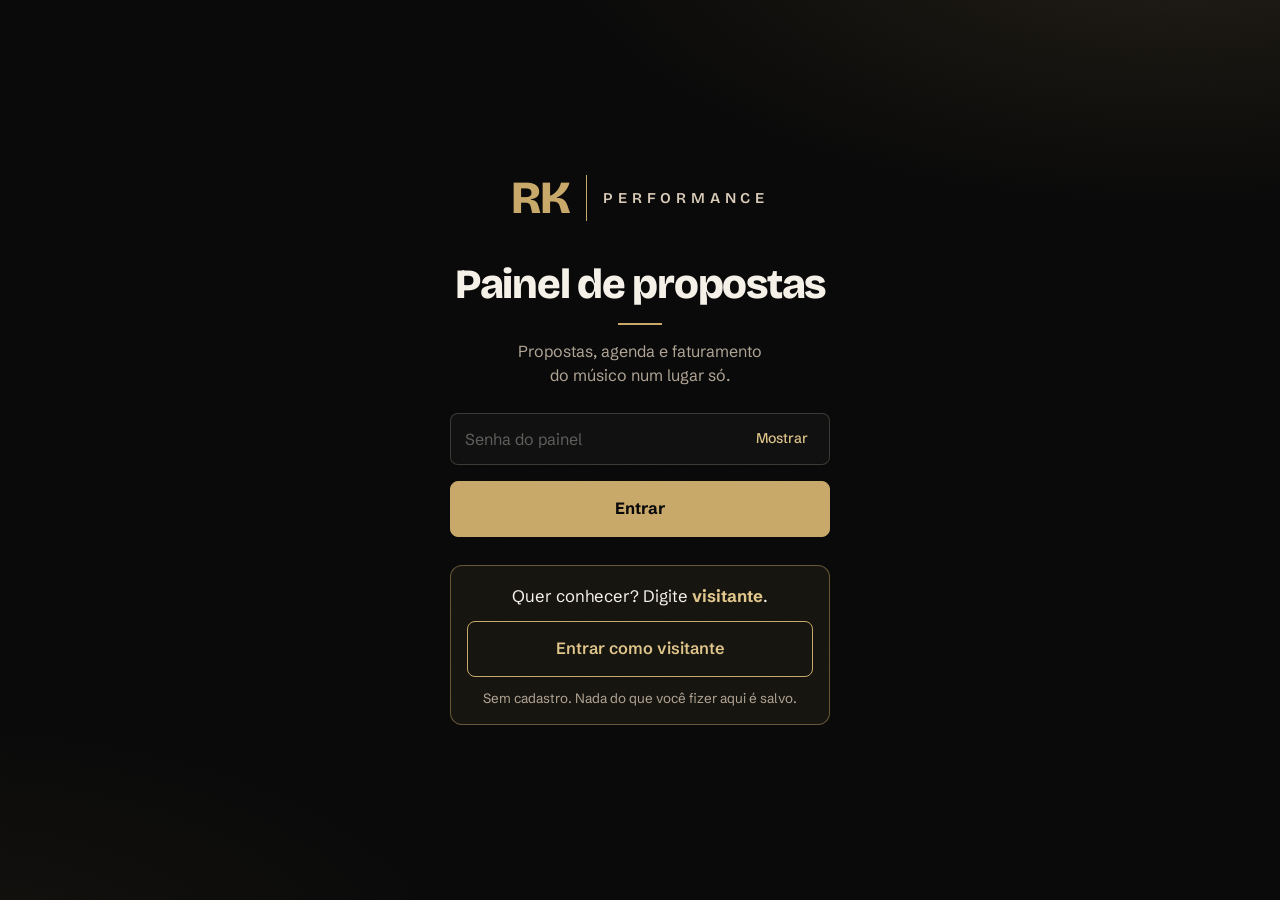
==== index.html @ 1b521757 "Painel de propostas RK: demonstração para músicos (modo visitante e página modelo) Co-Authored-By: C" ====
<!DOCTYPE html>
<html lang="pt-BR">
<head>
<!-- ============================================================
     PAINEL DE PROPOSTAS PARA MÚSICOS — base RK Performance
     Agenda · Propostas · Clientes. 3 perguntas → salvar → link pronto para mandar no WhatsApp.
     "Fechou?" marca a proposta como fechada (com o valor e os adicionais) e alimenta o faturamento.
     O resto (textos das opções, adicionais, pagamento…) vem da proposta padrão, em "Mais opções".
     Demonstração pública (CONFIG.DEMO): a senha "visitante" abre um modo em que nada vai para o
     servidor; tudo roda num simulador no navegador (Sandbox, localStorage "rk_demo_sandbox_v1").
     API: Cloudflare Worker "rk-painel-demo" (D1). Contrato: 05-inteligencia/crm-musicos-base/ESPEC.md
     RK Performance · out/2026
     ============================================================ -->
<meta charset="utf-8">
<meta name="viewport" content="width=device-width, initial-scale=1, viewport-fit=cover">
<title>Painel de propostas · RK Performance</title>
<meta name="description" content="Propostas, agenda e faturamento do músico num lugar só. Entre como visitante e mexa à vontade.">
<meta name="robots" content="noindex, nofollow">
<meta name="format-detection" content="telephone=no">
<meta name="theme-color" content="#0A0A0A">
<meta property="og:type" content="website">
<meta property="og:site_name" content="RK Performance">
<meta property="og:title" content="Painel de propostas · RK Performance">
<meta property="og:description" content="Propostas, agenda e faturamento do músico num lugar só. Entre como visitante e conheça.">
<meta property="og:url" content="https://painel.rkperformance.com.br/">
<meta property="og:image" content="https://painel.rkperformance.com.br/media/og-painel.jpg">
<meta property="og:image:width" content="1200">
<meta property="og:image:height" content="630">
<meta name="twitter:card" content="summary_large_image">
<link rel="icon" type="image/png" href="media/favicon.png">
<link rel="apple-touch-icon" href="media/apple-touch-icon.png">
<link rel="preconnect" href="https://fonts.googleapis.com">
<link rel="preconnect" href="https://fonts.gstatic.com" crossorigin>
<link rel="stylesheet" href="https://fonts.googleapis.com/css2?family=Bricolage+Grotesque:opsz,wght@12..96,600;12..96,700;12..96,800&family=Schibsted+Grotesk:wght@400;500;600;700&display=swap">
<style>
  :root {
    /* padrão RK (DESIGN.md + site da RK): preto e grafite, off-white e bege no texto, dourado só como detalhe */
    --preto: #0A0A0A; --grafite: #1A1A1A; --grafite2: #2A2A2A; --grafite3: #3A3A3A;
    --off: #F5F0E8; --bege: #D9CBB8; --dourado: #C9A96A; --dourado2: #E0C68A;
    /* cores de estado (só para estado): verde = fechado, âmbar = atenção, vermelho = erro ou perigo */
    --verde: #4CAF87; --ambar: #D9A94A; --vermelho: #D96A5A;
    --verde-txt: #7CCBA9; --ambar-txt: #E6BE6E; --vermelho-txt: #EE9B8D;   /* versões claras para texto pequeno */
    --campo: #111111; --folha: #151515;
    --suave: rgba(217, 203, 184, 0.8);
    --linha: rgba(217, 203, 184, 0.13); --linha-campo: rgba(217, 203, 184, 0.22); --linha-ouro: rgba(201, 169, 106, 0.45);
    --sombra: 0 18px 40px -28px rgba(0, 0, 0, 0.9);
    --display: "Bricolage Grotesque", "Segoe UI", system-ui, sans-serif;
    --sans: "Schibsted Grotesk", "Segoe UI", system-ui, sans-serif;
    --ease: cubic-bezier(0.22, 0.61, 0.36, 1);
    --faixa-h: 0px;   /* altura da faixa do modo visitante (medida no script) */
  }
  * { box-sizing: border-box; margin: 0; padding: 0; }
  html { -webkit-text-size-adjust: 100%; }
  body { background: var(--preto); color: var(--off); font-family: var(--sans); font-weight: 400; font-size: 16px; line-height: 1.5; -webkit-font-smoothing: antialiased; min-height: 100svh; overflow-x: hidden; }
  @supports (overflow: clip) { html, body { overflow-x: clip; } }   /* a página nunca anda para o lado */
  body.travado { overflow: hidden; }
  body::before { content: ""; position: fixed; inset: 0; z-index: -1; pointer-events: none; background: radial-gradient(ellipse 70% 44% at 92% -8%, rgba(201, 169, 106, 0.13), transparent 70%), radial-gradient(ellipse 60% 40% at -6% 108%, rgba(201, 169, 106, 0.06), transparent 70%), var(--preto); }
  body::after { content: ""; position: fixed; inset: 0; z-index: 60; pointer-events: none; opacity: 0.07; mix-blend-mode: soft-light; background: url("data:image/svg+xml;utf8,<svg xmlns='http://www.w3.org/2000/svg' width='200' height='200'><filter id='n'><feTurbulence type='fractalNoise' baseFrequency='0.85' numOctaves='2' stitchTiles='stitch'/><feColorMatrix values='0 0 0 0 0.5  0 0 0 0 0.5  0 0 0 0 0.5  0 0 0 0.55 0'/></filter><rect width='100%' height='100%' filter='url(%23n)'/></svg>"); }
  [hidden] { display: none !important; }
  body:not(.visitante) .so-visitante { display: none !important; }
  a { color: inherit; }
  img { display: block; max-width: 100%; height: auto; }
  button, input, textarea { font: inherit; color: inherit; }
  button { -webkit-tap-highlight-color: transparent; }
  p { text-wrap: pretty; }
  :focus-visible { outline: 2px solid var(--dourado2); outline-offset: 2px; }
  .tela { max-width: 660px; margin: 0 auto; padding: 0 18px calc(44px + env(safe-area-inset-bottom)); }
  .tela.com-barra { padding-bottom: calc(120px + env(safe-area-inset-bottom)); }

  /* ---------- logo em texto (igual ao site da RK) ---------- */
  .logo { display: inline-flex; align-items: center; gap: 10px; font-family: var(--display); font-weight: 800; line-height: 1; white-space: nowrap; text-decoration: none; }
  .logo .rk { color: var(--dourado); font-size: 20px; letter-spacing: -0.01em; }
  .logo .sep { width: 1px; height: 22px; background: var(--dourado); flex: none; }
  .logo .perf { font-size: 10.5px; font-weight: 600; letter-spacing: 0.26em; color: var(--bege); }
  .logo.grande { gap: 16px; }
  .logo.grande .rk { font-size: 46px; letter-spacing: -0.02em; }
  .logo.grande .sep { height: 46px; }
  .logo.grande .perf { font-size: 15px; letter-spacing: 0.32em; }

  /* ---------- botões ---------- */
  .b { display: inline-flex; align-items: center; justify-content: center; gap: 8px; min-height: 48px; padding: 10px 20px; border-radius: 8px; border: 1px solid rgba(217, 203, 184, 0.28); background: none; cursor: pointer; text-decoration: none; font-size: 0.95rem; font-weight: 600; line-height: 1.2; white-space: nowrap; transition: background-color 200ms, border-color 200ms, color 200ms, opacity 200ms; }
  .b:hover { border-color: var(--dourado); }
  .b-ouro { background: var(--dourado); border-color: var(--dourado); color: var(--preto); font-weight: 700; }
  .b-ouro:hover { background: var(--dourado2); border-color: var(--dourado2); }
  .b-contorno { border-color: var(--dourado); color: var(--dourado2); }
  .b-contorno:hover { background: rgba(201, 169, 106, 0.12); }
  .b-verde { background: rgba(76, 175, 135, 0.14); border-color: rgba(76, 175, 135, 0.62); color: var(--verde-txt); font-weight: 700; }
  .b-verde:hover { background: rgba(76, 175, 135, 0.24); border-color: var(--verde); }
  .b-cheio { width: 100%; min-height: 56px; font-size: 1.02rem; }
  .b-pq { min-height: 46px; padding: 8px 14px; font-size: 0.9rem; }
  .b:disabled { opacity: 0.5; cursor: default; }
  .texto-link { min-height: 44px; background: none; border: 0; color: var(--dourado2); text-decoration: underline; text-decoration-color: rgba(224, 198, 138, 0.5); text-underline-offset: 4px; cursor: pointer; font-size: 0.95rem; padding: 8px 6px; }
  .texto-link:hover { text-decoration-color: var(--dourado2); }
  .perigo { color: var(--vermelho-txt); border-color: rgba(217, 106, 90, 0.5); }
  .perigo:hover { border-color: var(--vermelho); }

  /* ---------- login ---------- */
  .login { min-height: 100svh; display: grid; place-items: center; padding: 34px 22px calc(34px + env(safe-area-inset-bottom)); }
  .login form { width: min(100%, 380px); display: grid; gap: 16px; }
  .login .marca { justify-self: center; margin-bottom: 26px; }
  .login h1 { font-family: var(--display); font-weight: 800; font-size: clamp(2.1rem, 9.4vw, 2.6rem); line-height: 1.04; letter-spacing: -0.03em; text-align: center; text-wrap: balance; }
  .login h1::after { content: ""; display: block; width: 44px; height: 2px; margin: 16px auto 0; background: var(--dourado); }
  .login .lead { text-align: center; color: var(--suave); margin: -2px 0 10px; text-wrap: balance; }
  .senha-caixa { position: relative; }
  .senha-caixa input { padding-right: 98px; }
  .senha-caixa button { position: absolute; right: 4px; top: 4px; bottom: 4px; min-width: 88px; border: 0; background: none; border-radius: 8px; color: var(--dourado2); font-size: 0.88rem; font-weight: 500; cursor: pointer; }
  .convite { margin-top: 12px; padding: 18px 16px 16px; border-radius: 12px; border: 1px solid var(--linha-ouro); background: rgba(201, 169, 106, 0.07); display: grid; gap: 12px; text-align: center; }
  .convite p { font-size: 1.04rem; color: var(--off); }
  .convite p b { color: var(--dourado2); font-weight: 700; }
  .convite small { color: var(--suave); font-size: 0.84rem; line-height: 1.4; text-wrap: balance; }

  /* ---------- faixa do modo visitante ---------- */
  .faixa-visitante { position: sticky; top: 0; z-index: 35; display: flex; align-items: center; justify-content: center; gap: 4px 14px; padding: env(safe-area-inset-top) max(14px, env(safe-area-inset-right)) 0 max(16px, env(safe-area-inset-left)); background: rgba(14, 14, 14, 0.94); -webkit-backdrop-filter: blur(10px); backdrop-filter: blur(10px); border-bottom: 1px solid var(--linha-ouro); }
  .faixa-visitante p { min-width: 0; padding: 6px 0; font-size: 0.82rem; line-height: 1.35; color: var(--bege); }
  .faixa-visitante p b { color: var(--dourado2); font-weight: 600; }
  .faixa-visitante .texto-link { flex: none; font-size: 0.86rem; font-weight: 600; padding: 6px 4px; }
  @media (max-width: 600px) { .faixa-visitante { justify-content: space-between; } }

  /* ---------- topo ---------- */
  .topo { position: sticky; top: var(--faixa-h); z-index: 20; display: flex; align-items: center; gap: 8px; padding: calc(12px + env(safe-area-inset-top)) 0 14px; }
  /* o fundo do topo vai de ponta a ponta da tela (sem "caixa" escura no meio do brilho do fundo) */
  .topo::before { content: ""; position: absolute; z-index: -1; top: 0; bottom: 0; left: calc(50% - 50vw); right: calc(50% - 50vw); background: linear-gradient(rgba(10, 10, 10, 0.97) 76%, rgba(10, 10, 10, 0)); pointer-events: none; }
  body.visitante .topo { padding-top: 12px; }   /* o recuo do entalhe do iPhone já está na faixa */
  .topo .espaco { flex: 1; }
  .topo .b-pq { padding-inline: 12px; }
  @media (max-width: 419px) {   /* celular: logo e botões do topo menores para caber "Como funciona" + "Sair" */
    .topo { gap: 6px; }
    .topo .logo { gap: 8px; } .topo .logo .rk { font-size: 18px; } .topo .logo .sep { height: 20px; } .topo .logo .perf { font-size: 9.5px; letter-spacing: 0.2em; }
    .topo .b-pq { font-size: 0.86rem; padding-inline: 10px; }
  }
  @media (max-width: 359px) { .topo .logo .perf, .topo .logo .sep { display: none; } }
  h2.titulo { font-family: var(--display); font-weight: 800; font-size: clamp(2rem, 8.8vw, 2.6rem); line-height: 1.05; letter-spacing: -0.03em; margin: 8px 0 18px; overflow-wrap: break-word; text-wrap: balance; }
  h2.titulo::after { content: ""; display: block; width: 44px; height: 2px; margin-top: 14px; background: var(--dourado); }
  .sub-titulo { color: var(--suave); margin: -6px 0 18px; }

  /* ---------- dicas do visitante e frase de adaptação ---------- */
  .dica-visitante { position: relative; display: grid; gap: 4px; margin: 0 0 16px; padding: 12px 50px 13px 14px; border-radius: 12px; border: 1px solid rgba(201, 169, 106, 0.32); background: rgba(201, 169, 106, 0.07); color: var(--bege); font-size: 0.92rem; line-height: 1.45; }
  .dica-visitante::before { content: "Dica"; font-size: 0.7rem; font-weight: 600; letter-spacing: 0.22em; text-transform: uppercase; color: var(--dourado); }
  .dica-fechar { position: absolute; top: 2px; right: 2px; width: 44px; height: 44px; display: grid; place-items: center; border: 0; border-radius: 10px; background: none; color: var(--suave); font-size: 1.45rem; line-height: 1; cursor: pointer; }
  .dica-fechar:hover { color: var(--off); }
  body.com-dica-modelo .sub-titulo { display: none; }   /* a dica da proposta padrão já diz o mesmo */
  .adapta { padding: 1px 0 1px 12px; border-left: 2px solid var(--dourado); color: var(--bege); font-size: 0.88rem; line-height: 1.45; }

  /* ---------- abas ---------- */
  .abas { display: grid; grid-template-columns: repeat(3, 1fr); gap: 4px; padding: 4px; margin: 4px 0 20px; border-radius: 12px; background: var(--campo); border: 1px solid var(--grafite2); }
  .abas button { min-height: 46px; border: 0; border-radius: 9px; background: none; font-size: 0.95rem; font-weight: 600; color: var(--suave); cursor: pointer; transition: background-color 200ms, color 200ms; }
  .abas button:hover { color: var(--off); }
  .abas button[aria-selected="true"] { background: var(--grafite2); color: var(--off); box-shadow: inset 0 -2px 0 var(--dourado); }

  /* ---------- números (agenda e clientes): cartão grafite com régua dourada ----------
     Datas e contagens usam algarismos tabulares; valores em reais usam proporcionais, porque o ponto de milhar
     tabular destas fontes abre um vão ("2 . 8 0 0"). */
  .numeros { display: grid; grid-template-columns: repeat(3, minmax(0, 1fr)); gap: 8px; margin-top: 14px; }
  .numeros > div { display: grid; gap: 4px; align-content: center; min-width: 0; min-height: 86px; padding: 12px 12px 11px 14px; border-radius: 12px; border: 1px solid var(--grafite2); background: var(--grafite); box-shadow: inset 2px 0 0 rgba(201, 169, 106, 0.5), var(--sombra); }
  .numeros b { display: block; min-width: 0; font-family: var(--display); font-weight: 700; font-size: 1.8rem; line-height: 1.05; letter-spacing: -0.02em; font-variant-numeric: lining-nums proportional-nums; white-space: nowrap; overflow: hidden; }
  .numeros span { font-size: 0.78rem; line-height: 1.25; color: var(--suave); }
  .numeros .total { border-color: var(--linha-ouro); box-shadow: inset 2px 0 0 var(--dourado), var(--sombra); }
  .numeros .total b { color: var(--dourado2); }
  .numeros .livre b { color: var(--verde-txt); }
  .filtros { display: grid; grid-template-columns: repeat(3, 1fr); gap: 4px; padding: 4px; margin-top: 10px; border-radius: 12px; background: var(--campo); border: 1px solid var(--grafite2); }
  .filtros button { min-height: 44px; padding: 0 2px; border: 0; border-radius: 9px; background: none; font-size: 0.86rem; font-weight: 500; color: var(--suave); cursor: pointer; white-space: nowrap; }
  .filtros button[aria-pressed="true"] { background: var(--off); color: var(--preto); font-weight: 700; }
  @media (max-width: 359px) {
    .numeros { grid-template-columns: 1fr 1fr; }
    .numeros > div:last-child { grid-column: 1 / -1; }
    .filtros button { font-size: 0.8rem; }
  }

  .cards { display: grid; gap: 12px; margin-top: 14px; }
  .pcard { background: var(--grafite); box-shadow: var(--sombra); border: 1px solid var(--grafite2); border-radius: 14px; padding: 16px; display: grid; gap: 14px; }
  .pcard .abrir { position: relative; display: grid; gap: 4px; justify-items: start; min-height: 44px; padding: 0 30px 0 0; text-align: left; background: none; border: 0; cursor: pointer; }
  .pcard .abrir::after { content: "›"; position: absolute; right: 2px; top: -6px; font-size: 1.9rem; line-height: 1; color: var(--dourado); }
  .pcard .nome { font-family: var(--display); font-size: 1.22rem; font-weight: 700; letter-spacing: -0.01em; line-height: 1.22; overflow-wrap: anywhere; }
  .pcard .sub { color: var(--suave); font-size: 0.93rem; }
  .pcard .valor { font-weight: 700; font-size: 1.04rem; color: var(--dourado2); font-variant-numeric: lining-nums proportional-nums; }
  .pcard.perdida .valor { color: var(--suave); font-weight: 400; }
  .pcard .vista { font-size: 0.88rem; color: var(--suave); }
  .pcard .vista.sim { color: var(--off); }
  .pcard .vista.sim i { font-style: normal; color: var(--dourado); }
  .selo { display: inline-block; margin-top: 3px; padding: 5px 12px; border-radius: 8px; font-size: 0.86rem; font-weight: 500; line-height: 1.35; }
  .selo.fechada { background: rgba(76, 175, 135, 0.12); border: 1px solid rgba(76, 175, 135, 0.45); color: var(--verde-txt); }
  .selo.perdida { background: rgba(245, 240, 232, 0.05); border: 1px solid rgba(245, 240, 232, 0.16); color: var(--suave); }
  .pcard .acoes { display: grid; grid-template-columns: 1fr 1fr; gap: 8px; }
  .pcard .acoes.tres { grid-template-columns: 1.05fr 1.1fr 0.85fr; }
  .pcard .acoes .b { padding-inline: 6px; }
  @media (max-width: 359px) { .pcard .acoes.tres { grid-template-columns: 1fr 1fr; } .pcard .acoes.tres .b-verde { grid-column: 1 / -1; } }
  .vazio { text-align: center; padding: 40px 20px; border: 1px dashed rgba(201, 169, 106, 0.4); border-radius: 14px; color: var(--suave); display: grid; gap: 8px; justify-items: center; }
  .vazio::before { content: ""; width: 32px; height: 2px; margin-bottom: 4px; background: var(--dourado); }
  .vazio b { font-family: var(--display); font-weight: 700; font-size: 1.4rem; letter-spacing: -0.015em; line-height: 1.2; color: var(--off); text-wrap: balance; }
  .rodape-lista { text-align: center; margin-top: 22px; }
  .carregando { text-align: center; color: var(--suave); padding: 40px 0; }

  /* cartão "Sua proposta padrão" (Propostas) */
  .cartao-modelo { display: grid; grid-template-columns: minmax(0, 1fr) auto; align-items: center; gap: 12px 14px; margin-top: 12px; padding: 14px 14px 14px 16px; border-radius: 14px; border: 1px solid var(--linha-ouro); background: var(--grafite); box-shadow: inset 2px 0 0 var(--dourado), var(--sombra); }
  .cartao-modelo .txt { display: grid; gap: 3px; min-width: 0; }
  .cartao-modelo b { font-family: var(--display); font-weight: 700; font-size: 1.12rem; letter-spacing: -0.01em; line-height: 1.25; }
  .cartao-modelo span { color: var(--suave); font-size: 0.88rem; line-height: 1.4; }
  @media (max-width: 379px) { .cartao-modelo { grid-template-columns: 1fr; } .cartao-modelo .b { width: 100%; } }

  /* ---------- agenda ---------- */
  .mes-nav { display: flex; align-items: center; gap: 8px; margin-top: 16px; }
  .mes-nav b { flex: 1; min-width: 0; text-align: center; font-family: var(--display); font-weight: 700; font-size: 1.45rem; letter-spacing: -0.02em; line-height: 1.1; }
  .mes-nav .seta { min-width: 46px; padding: 0; font-size: 1.5rem; line-height: 1; }
  .mes-hoje { text-align: center; }
  .cal { margin-top: 14px; padding: 12px 10px 10px; border-radius: 14px; border: 1px solid var(--grafite2); background: var(--grafite); box-shadow: var(--sombra); }
  .cal-sem { display: grid; grid-template-columns: repeat(7, 1fr); text-align: center; font-size: 0.7rem; font-weight: 600; letter-spacing: 0.14em; color: var(--suave); margin-bottom: 6px; }
  .cal-sem span:last-child { color: var(--dourado2); }
  .cal-grade { display: grid; grid-template-columns: repeat(7, 1fr); gap: 4px; }
  .dia { -webkit-appearance: none; appearance: none; display: grid; justify-items: center; align-content: center; gap: 3px; min-height: 46px; padding: 4px 0; border: 1px solid transparent; border-radius: 9px; background: none; color: var(--off); font-size: 0.95rem; line-height: 1; font-variant-numeric: tabular-nums; cursor: default; }
  .dia.vazio { visibility: hidden; }
  .dia.sab { background: rgba(201, 169, 106, 0.08); }
  .dia.passado { color: rgba(245, 240, 232, 0.36); }
  .dia.hoje { border-color: var(--dourado2); }
  .dia.fechado { background: rgba(76, 175, 135, 0.2); }
  .dia.fechado.passado { background: rgba(76, 175, 135, 0.08); }
  button.dia { cursor: pointer; }
  button.dia[aria-pressed="true"] { background: var(--off); color: var(--preto); border-color: var(--off); }
  .dia .pontos { display: flex; gap: 3px; height: 6px; }
  .dia .pontos i { width: 6px; height: 6px; border-radius: 50%; }
  .dia .pontos i.f { background: var(--verde); }
  .dia .pontos i.a { border: 1.5px solid var(--dourado2); }
  button.dia[aria-pressed="true"] .pontos i.f { background: #2E7D5E; }
  button.dia[aria-pressed="true"] .pontos i.a { border-color: #8A6D2F; }
  .legenda { display: flex; flex-wrap: wrap; gap: 6px 16px; margin: 10px 4px 0; font-size: 0.8rem; color: var(--suave); }
  .legenda i { display: inline-block; width: 8px; height: 8px; border-radius: 50%; margin-right: 6px; }
  .legenda i.f { background: var(--verde); }
  .legenda i.a { border: 1.5px solid var(--dourado2); }
  .legenda i.s { background: rgba(201, 169, 106, 0.4); border-radius: 2px; }
  .vendas { margin-top: 14px; padding: 12px 14px; border-radius: 12px; border: 1px solid var(--linha); background: rgba(201, 169, 106, 0.06); font-size: 0.93rem; line-height: 1.5; color: var(--suave); }
  .vendas b { color: var(--dourado2); font-weight: 600; font-variant-numeric: lining-nums proportional-nums; }
  .secao { display: flex; align-items: center; flex-wrap: wrap; gap: 4px 10px; margin: 24px 2px 10px; font-size: 0.74rem; font-weight: 600; letter-spacing: 0.22em; text-transform: uppercase; color: var(--dourado); }
  .secao::before { content: ""; width: 22px; height: 1px; background: var(--dourado); }
  .secao small { font-size: 0.86rem; font-weight: 400; letter-spacing: 0; text-transform: none; color: var(--suave); }
  .secao .texto-link { min-height: 0; padding: 0; font-size: 0.86rem; font-weight: 400; letter-spacing: 0; text-transform: none; }
  .mes-lista { display: grid; gap: 8px; }
  .nada { color: var(--suave); font-size: 0.93rem; padding: 4px 2px; }
  .evt { display: grid; grid-template-columns: 46px minmax(0, 1fr) auto; gap: 12px; align-items: center; width: 100%; padding: 12px 14px; border-radius: 12px; border: 1px solid var(--grafite2); background: var(--grafite); box-shadow: var(--sombra); text-align: left; cursor: pointer; }
  .evt.aberta { border-style: dashed; border-color: rgba(201, 169, 106, 0.4); background: none; box-shadow: none; }
  .evt .d { display: grid; justify-items: center; line-height: 1; }
  .evt .d b { font-family: var(--display); font-weight: 700; font-size: 1.5rem; font-variant-numeric: tabular-nums; }
  .evt .d small { margin-top: 4px; font-size: 0.66rem; letter-spacing: 0.14em; text-transform: uppercase; color: var(--suave); }
  .evt .t { min-width: 0; display: grid; gap: 2px; }
  .evt .t b { font-weight: 600; font-size: 1.02rem; line-height: 1.25; overflow-wrap: anywhere; }
  .evt .t span { font-size: 0.85rem; line-height: 1.35; color: var(--suave); overflow-wrap: anywhere; }
  .evt .v { font-weight: 700; font-size: 0.95rem; color: var(--dourado2); white-space: nowrap; font-variant-numeric: lining-nums proportional-nums; }
  .evt.aberta .v { font-weight: 400; font-size: 0.82rem; color: var(--suave); }
  .meses { display: flex; gap: 8px; overflow-x: auto; margin: 0 -18px; padding: 2px 18px 10px; scroll-padding-inline: 18px; scroll-snap-type: x proximity; scrollbar-width: none; }
  @media (min-width: 600px) { .meses { display: grid; grid-template-columns: repeat(4, minmax(0, 1fr)); overflow: visible; margin: 0; padding: 2px 0 10px; } .mes-chip { min-width: 0; } }
  .meses::-webkit-scrollbar { display: none; }
  .mes-chip { flex: 0 0 auto; scroll-snap-align: start; min-width: 124px; display: grid; gap: 3px; padding: 10px 12px 11px; border-radius: 12px; border: 1px solid var(--grafite2); background: var(--grafite); text-align: left; cursor: pointer; }
  .mes-chip b { font-family: var(--display); font-weight: 700; font-size: 1.05rem; letter-spacing: -0.01em; line-height: 1.2; }
  .mes-chip span { font-size: 0.78rem; line-height: 1.3; color: var(--suave); white-space: nowrap; }
  .mes-chip .livre { color: var(--verde-txt); }
  .mes-chip.cheio .livre { color: var(--ambar-txt); }
  .mes-chip .ab { color: var(--dourado2); }
  .mes-chip[aria-pressed="true"] { border-color: var(--dourado); box-shadow: inset 0 -2px 0 var(--dourado); background: #202020; }

  .dia.cheio { background: rgba(76, 175, 135, 0.38); }
  .dia.cheio.passado { background: rgba(76, 175, 135, 0.12); }
  .legenda i.c { background: rgba(76, 175, 135, 0.6); border-radius: 2px; }

  .evt .d small.h { margin-top: 3px; color: var(--dourado2); letter-spacing: 0.02em; text-transform: none; font-size: 0.72rem; }

  /* ---------- clientes ---------- */
  .filtros.dois { grid-template-columns: 1fr 1fr; margin-top: 4px; }
  .periodos { display: flex; flex-wrap: wrap; gap: 6px; margin-top: 10px; }
  .periodos button { min-height: 40px; padding: 6px 14px; border-radius: 8px; border: 1px solid var(--grafite2); background: none; color: var(--suave); font-size: 0.88rem; font-weight: 500; cursor: pointer; }
  .periodos button:hover { border-color: var(--grafite3); color: var(--off); }
  .periodos button[aria-pressed="true"] { background: var(--off); border-color: var(--off); color: var(--preto); font-weight: 700; }
  .datas-livres { margin-top: 10px; }
  .periodo-txt { margin-top: 10px; font-size: 0.86rem; line-height: 1.45; color: var(--suave); }
  .periodo-txt b { color: var(--off); font-weight: 500; }
  .mes-a-mes { display: grid; padding: 4px 14px; border-radius: 12px; border: 1px solid var(--grafite2); background: var(--grafite); box-shadow: var(--sombra); }
  .linha-mes { display: grid; grid-template-columns: 74px minmax(0, 1fr) auto; gap: 10px; align-items: center; width: 100%; min-height: 48px; padding: 8px 0; background: none; border: 0; border-bottom: 1px solid var(--linha); color: inherit; text-align: left; cursor: pointer; }
  .linha-mes:last-child { border-bottom: 0; }
  .linha-mes .m { font-family: var(--display); font-weight: 600; font-size: 1rem; line-height: 1.2; }
  .linha-mes .trilho { height: 8px; border-radius: 999px; background: rgba(245, 240, 232, 0.07); overflow: hidden; }
  .linha-mes .trilho i { display: block; height: 100%; min-width: 4px; border-radius: inherit; background: linear-gradient(90deg, var(--dourado), var(--dourado2)); }
  .linha-mes .v { display: grid; justify-items: end; font-size: 0.92rem; font-weight: 700; color: var(--dourado2); white-space: nowrap; line-height: 1.25; font-variant-numeric: lining-nums proportional-nums; }
  .linha-mes .v small { font-size: 0.76rem; font-weight: 400; color: var(--suave); }
  .pcard .fechou-em { font-size: 0.86rem; color: var(--suave); }
  .pcard .quando { font-size: 0.95rem; color: var(--off); }
  .pcard .quando b { font-weight: 600; color: var(--dourado2); }
  details.passados { margin-top: 22px; }
  details.passados > summary { list-style: none; cursor: pointer; display: flex; align-items: center; gap: 10px; min-height: 44px; font-size: 0.74rem; font-weight: 600; letter-spacing: 0.22em; text-transform: uppercase; color: var(--dourado); }
  details.passados > summary::before { content: ""; width: 22px; height: 1px; background: var(--dourado); }
  details.passados > summary::-webkit-details-marker { display: none; }
  details.passados > summary small { font-size: 0.86rem; font-weight: 400; letter-spacing: 0; text-transform: none; color: var(--suave); }
  details.passados > summary::after { content: "+"; margin-left: auto; font-size: 1.4rem; font-weight: 400; line-height: 1; color: var(--dourado); }
  details.passados[open] > summary::after { content: "–"; }
  details.passados .cards { margin-top: 6px; opacity: 0.85; }

  .aviso-data { display: block; padding: 10px 12px; border-radius: 10px; font-size: 0.88rem; line-height: 1.4; color: var(--ambar-txt); background: rgba(217, 169, 74, 0.1); border: 1px solid rgba(217, 169, 74, 0.45); }
  /* ---------- editor ---------- */
  .situacao { display: flex; flex-wrap: wrap; align-items: center; gap: 12px; padding: 14px 16px; border-radius: 12px; margin-bottom: 12px; }
  .situacao .txt { flex: 1 1 180px; min-width: 0; display: grid; gap: 2px; }
  .situacao .bts { display: flex; gap: 8px; }
  .situacao b { font-weight: 700; font-size: 1.06rem; font-variant-numeric: lining-nums proportional-nums; }
  .situacao .txt span { font-size: 0.9rem; color: var(--suave); overflow-wrap: anywhere; }
  .situacao.fechada { background: rgba(76, 175, 135, 0.1); border: 1px solid rgba(76, 175, 135, 0.42); }
  .situacao.fechada b { color: var(--verde-txt); }
  .situacao.fechada .txt span { color: rgba(245, 240, 232, 0.82); }
  .situacao.perdida { background: rgba(245, 240, 232, 0.05); border: 1px solid rgba(245, 240, 232, 0.16); }
  .envio { display: grid; gap: 8px; grid-template-columns: 1fr 1fr; margin-bottom: 14px; }
  .envio .largo { grid-column: 1 / -1; }

  .passo { background: var(--grafite); box-shadow: var(--sombra); border: 1px solid var(--grafite2); border-radius: 14px; padding: 18px 16px; margin-bottom: 12px; display: grid; gap: 14px; }
  .passo > h3 { display: flex; align-items: center; flex-wrap: wrap; gap: 4px 10px; font-family: var(--display); font-size: 1.14rem; font-weight: 700; letter-spacing: -0.01em; line-height: 1.3; }
  .passo > h3 .n { display: grid; place-items: center; width: 28px; height: 28px; border-radius: 50%; border: 1px solid var(--dourado); color: var(--dourado2); font-size: 0.86rem; font-weight: 700; flex: none; }
  .passo > h3 small { font-family: var(--sans); font-weight: 400; letter-spacing: 0; color: var(--suave); font-size: 0.88rem; }
  .campo { display: grid; gap: 6px; min-width: 0; }
  .campo > span { font-size: 0.9rem; font-weight: 500; color: var(--suave); }
  .campo small, .dica { color: var(--suave); font-size: 0.84rem; line-height: 1.45; }
  .duas { display: grid; grid-template-columns: minmax(0, 1fr) minmax(0, 1fr); gap: 12px; }
  @media (max-width: 520px) { .duas.quebra { grid-template-columns: minmax(0, 1fr); gap: 14px; } }
  @media (max-width: 339px) { .duas.quebra-p { grid-template-columns: minmax(0, 1fr); gap: 14px; } }
  input[type=text], input[type=password], input[type=date], input[type=time], input[type=number], textarea {
    display: block; width: 100%; min-width: 0; min-height: 52px; padding: 12px 14px; border-radius: 8px;
    border: 1px solid var(--linha-campo); background: var(--campo); font-size: 16px; line-height: 1.4;
  }
  input::placeholder, textarea::placeholder { color: rgba(245, 240, 232, 0.34); }
  input:focus, textarea:focus { outline: none; border-color: var(--dourado2); }
  textarea { resize: vertical; min-height: 96px; }
  input[type=date], input[type=time] { color-scheme: dark; -webkit-appearance: none; appearance: none; padding-inline: 12px 10px; }
  input.falta, textarea.falta, .dinheiro.falta { border-color: var(--vermelho); box-shadow: 0 0 0 1px var(--vermelho); }   /* textarea: nome do adicional */

  .dinheiro { display: flex; align-items: center; min-width: 0; border-radius: 8px; border: 1px solid var(--linha-campo); background: var(--campo); }
  .dinheiro:focus-within { border-color: var(--dourado2); }
  .dinheiro > span { padding: 0 2px 0 13px; color: var(--dourado2); font-weight: 600; }
  .dinheiro input { border: 0; background: none; padding-left: 6px; font-variant-numeric: lining-nums proportional-nums; }
  .dinheiro input:focus { border: 0; }

  /* interruptor (liga/desliga) */
  .chave { -webkit-appearance: none; appearance: none; flex: none; position: relative; width: 54px; height: 32px; border-radius: 999px; background: var(--grafite3); border: 1px solid rgba(245, 240, 232, 0.2); cursor: pointer; transition: background-color 200ms, border-color 200ms; }
  .chave::after { content: ""; position: absolute; top: 3px; left: 3px; width: 24px; height: 24px; border-radius: 50%; background: var(--off); transition: transform 200ms var(--ease), background-color 200ms; }
  .chave:checked { background: var(--dourado); border-color: var(--dourado); }
  .chave:checked::after { transform: translateX(22px); background: var(--preto); }
  .liga-linha { display: flex; align-items: center; justify-content: space-between; gap: 14px; min-height: 52px; cursor: pointer; }
  .liga-linha > span { font-size: 1rem; }
  .liga-linha > span small { display: block; color: var(--suave); font-size: 0.86rem; }

  /* as 3 opções (Simples · Média · Completa) */
  .opc { border-top: 1px solid var(--linha); padding: 14px 0 16px; }
  .opc:first-child { border-top: 0; padding-top: 0; }
  .opc.off { padding-bottom: 4px; }
  .opc-topo { display: flex; align-items: center; justify-content: space-between; gap: 14px; min-height: 54px; cursor: pointer; }
  .opc-tit { font-size: 1.08rem; line-height: 1.3; min-width: 0; overflow-wrap: anywhere; }
  .opc-tit b { font-weight: 700; }
  .opc-tit span { color: var(--dourado2); }
  .opc.off .opc-tit { opacity: 0.5; }
  .opc.off .opc-corpo { display: none; }
  .opc-corpo { display: grid; gap: 12px; }
  /* posição da opção na proposta (setas) e como ela mostra o valor */
  .opc-cab { display: flex; align-items: center; justify-content: space-between; gap: 10px; }
  .opc-pos { font-size: 0.72rem; font-weight: 600; letter-spacing: 0.18em; text-transform: uppercase; color: var(--dourado); }
  .opc.off .opc-pos { color: var(--suave); }
  .mover { display: flex; gap: 6px; flex: none; }
  .mover button { width: 44px; height: 44px; display: grid; place-items: center; border-radius: 8px; border: 1px solid var(--grafite2); background: var(--campo); color: var(--dourado2); font-size: 1.15rem; line-height: 1; cursor: pointer; }
  .mover button:hover:not(:disabled) { border-color: var(--dourado); }
  .mover button:disabled { opacity: 0.28; cursor: default; }
  .modo { display: grid; grid-template-columns: repeat(3, minmax(0, 1fr)); gap: 4px; padding: 4px; border-radius: 10px; background: var(--campo); border: 1px solid var(--grafite2); }
  .modo button { min-height: 44px; padding: 4px 6px; border: 0; border-radius: 7px; background: none; color: var(--suave); font-size: 0.9rem; font-weight: 500; line-height: 1.2; cursor: pointer; }
  .modo button[aria-pressed="true"] { background: var(--off); color: var(--preto); font-weight: 700; }
  .duas.precos { align-items: end; }
  .opc[data-ver="junto"] .cer, .opc[data-ver="cerimonia"] .rec { display: none; }
  .opc.movida { animation: movida 1s var(--ease); }
  @keyframes movida { from { background-color: rgba(201, 169, 106, 0.16); } to { background-color: transparent; } }
  @media (prefers-reduced-motion: reduce) { .opc.movida { animation: none; } }
  .sugerir { justify-self: start; min-height: 44px; padding: 8px 18px; border-radius: 8px; border: 1px dashed rgba(201, 169, 106, 0.5); background: none; color: var(--suave); font-size: 0.92rem; cursor: pointer; }
  .sugerir[aria-pressed="true"] { border-style: solid; border-color: var(--dourado); background: rgba(201, 169, 106, 0.16); color: var(--dourado2); font-weight: 600; }

  details.mais { margin: 6px 0 12px; border: 1px solid var(--grafite2); border-radius: 14px; background: var(--grafite); box-shadow: var(--sombra); }
  details.mais > summary { list-style: none; cursor: pointer; min-height: 64px; padding: 14px 16px; display: flex; justify-content: space-between; align-items: center; gap: 12px; font-family: var(--display); font-weight: 700; font-size: 1.08rem; letter-spacing: -0.01em; }
  details.mais > summary::-webkit-details-marker { display: none; }
  details.mais > summary small { display: block; font-family: var(--sans); font-weight: 400; letter-spacing: 0; color: var(--suave); font-size: 0.86rem; }
  details.mais > summary::after { content: "+"; font-family: var(--sans); font-size: 1.7rem; font-weight: 400; line-height: 1; color: var(--dourado); }
  details.mais[open] > summary::after { content: "–"; }
  details.mais .dentro { padding: 0 16px 18px; display: grid; gap: 18px; }
  .grupo { display: grid; gap: 12px; padding-top: 16px; border-top: 1px solid var(--linha); }
  .grupo:first-child { border-top: 0; padding-top: 0; }
  .grupo > b { font-weight: 700; font-size: 1.02rem; }
  .grupo > b span { color: var(--dourado2); font-weight: 500; }
  .adic-linha { display: grid; grid-template-columns: minmax(0, 1fr) 94px 44px; gap: 6px; align-items: start; }
  .adic-linha .x-nome { min-height: 52px; height: 52px; padding: 14px 12px; resize: none; overflow: hidden; }   /* nome comprido quebra em duas linhas */
  .adic-linha .dinheiro > span { padding-left: 10px; }
  .adic-linha .dinheiro input { padding-right: 6px; }
  .adic-linha .remover { min-height: 52px; padding: 0; border-radius: 8px; font-size: 1.5rem; font-weight: 400; line-height: 1; }
  .tracejado { width: 100%; border-style: dashed; }

  .barra { position: fixed; left: 0; right: 0; bottom: 0; z-index: 30; padding: 12px 18px calc(12px + env(safe-area-inset-bottom)); background: rgba(10, 10, 10, 0.92); -webkit-backdrop-filter: blur(10px); backdrop-filter: blur(10px); border-top: 1px solid var(--grafite2); }
  .barra .in { max-width: 624px; margin: 0 auto; }

  /* ---------- folhas (guia · proposta pronta · fechou?) ---------- */
  .folha-fundo { position: fixed; inset: 0; z-index: 40; background: rgba(0, 0, 0, 0.72); display: flex; align-items: flex-end; justify-content: center; }
  .folha { width: min(100%, 640px); max-height: 94svh; overflow-y: auto; -webkit-overflow-scrolling: touch; background: var(--folha); border: 1px solid var(--grafite2); border-top-color: var(--linha-ouro); border-bottom: 0; border-radius: 18px 18px 0 0; padding: 22px 18px calc(18px + env(safe-area-inset-bottom)); display: grid; gap: 14px; animation: sobe 300ms var(--ease); }
  .folha::before { content: ""; justify-self: center; align-self: center; width: 40px; height: 4px; margin: -10px 0 -4px; border-radius: 2px; background: var(--grafite3); }
  .folha:focus { outline: none; }
  @keyframes sobe { from { transform: translateY(40px); opacity: 0; } }
  @media (prefers-reduced-motion: reduce) { .folha { animation: none; } * { transition: none !important; } }
  @media (min-width: 720px) and (min-height: 620px) {   /* no computador a folha vira uma janela no meio da tela */
    .folha-fundo { align-items: center; padding: 24px; }
    .folha { border-radius: 18px; border-bottom: 1px solid var(--grafite2); max-height: calc(100svh - 48px); padding-bottom: 22px; }
    .folha::before { display: none; }
  }
  .folha h3 { font-family: var(--display); font-weight: 800; font-size: 1.85rem; letter-spacing: -0.025em; line-height: 1.08; text-wrap: balance; }
  .folha p { color: var(--suave); font-size: 0.95rem; }
  .folha .quem { margin-top: -8px; color: var(--off); }
  .folha code { font-family: ui-monospace, Consolas, monospace; font-size: 0.86rem; word-break: break-all; color: var(--dourado2); padding: 12px 14px; border-radius: 10px; background: rgba(201, 169, 106, 0.08); border: 1px solid rgba(201, 169, 106, 0.22); }
  .folha .nota-visitante { padding: 10px 12px; border-radius: 10px; background: rgba(201, 169, 106, 0.07); border: 1px solid rgba(201, 169, 106, 0.3); color: var(--bege); font-size: 0.9rem; line-height: 1.45; }
  .parte { display: grid; gap: 14px; }
  .escolhas { display: flex; flex-wrap: wrap; gap: 8px; }
  .escolhas.grade { display: grid; grid-template-columns: minmax(0, 1fr) minmax(0, 1fr); }
  .escolhas button { flex: 1 1 auto; min-width: 64px; min-height: 52px; padding: 8px 12px; border-radius: 10px; border: 1px solid var(--linha-campo); background: var(--campo); font-size: 1rem; font-weight: 500; line-height: 1.25; cursor: pointer; overflow-wrap: anywhere; }
  .escolhas button:hover { border-color: var(--dourado); }
  .escolhas button[aria-pressed="true"] { background: var(--dourado); border-color: var(--dourado); color: var(--preto); font-weight: 700; }
  .valor-fechado input { font-size: 1.2rem; font-weight: 700; }
  .fx-adics { display: grid; gap: 8px; }
  .fx-adics:empty { display: none; }
  .folha .fx-total { display: flex; justify-content: space-between; align-items: baseline; gap: 12px; padding: 12px 14px; border-radius: 10px; background: rgba(201, 169, 106, 0.1); border: 1px solid var(--linha-ouro); color: var(--off); }
  .folha .fx-total b { font-family: var(--display); font-size: 1.25rem; font-weight: 700; color: var(--dourado2); white-space: nowrap; font-variant-numeric: lining-nums proportional-nums; }
  .motivos { display: flex; flex-wrap: wrap; gap: 8px; }
  .motivos button { min-height: 44px; padding: 8px 14px; border-radius: 8px; border: 1px solid var(--linha-campo); background: none; font-size: 0.92rem; color: var(--off); cursor: pointer; }
  .motivos button:hover { border-color: var(--dourado); }
  .folha .pe { display: flex; justify-content: space-between; align-items: center; gap: 12px; margin-top: -4px; }
  .folha .pe.centro { justify-content: center; }

  /* guia de boas-vindas: o conteúdo rola e os botões ficam sempre à vista */
  .folha.guia { display: flex; flex-direction: column; gap: 0; padding: 0; overflow: hidden; }
  .folha.guia::before { margin: 10px auto 0; flex: none; }
  /* o texto some aos poucos embaixo: sinal de que dá para rolar (no fim, o vão de baixo é só respiro) */
  .guia-corpo { flex: 1 1 auto; min-height: 0; overflow-y: auto; -webkit-overflow-scrolling: touch; display: grid; align-content: start; gap: 14px; padding: 18px 18px 30px; -webkit-mask-image: linear-gradient(#000 calc(100% - 34px), transparent); mask-image: linear-gradient(#000 calc(100% - 34px), transparent); }
  .guia-pe { flex: none; display: grid; gap: 8px; padding: 10px 18px calc(10px + env(safe-area-inset-bottom)); border-top: 1px solid var(--grafite2); background: var(--folha); }
  .guia-pe .pe { margin-top: -2px; }
  @media (min-width: 560px) { .guia-pe { grid-template-columns: 1fr 1fr; } .guia-pe .pe { grid-column: 1 / -1; } }
  .rotulo { display: inline-flex; align-items: center; gap: 10px; font-size: 0.72rem; font-weight: 600; letter-spacing: 0.24em; text-transform: uppercase; color: var(--dourado); }
  .rotulo::before { content: ""; width: 22px; height: 1px; background: var(--dourado); }
  .passos { list-style: none; display: grid; gap: 14px; margin: 2px 0; }
  .passos li { display: grid; grid-template-columns: 32px minmax(0, 1fr); gap: 12px; align-items: start; }
  .passos .n { display: grid; place-items: center; width: 32px; height: 32px; border-radius: 50%; border: 1px solid var(--dourado); color: var(--dourado2); font-family: var(--display); font-weight: 700; font-size: 0.95rem; }
  .passos .t { display: grid; gap: 2px; padding-top: 4px; }
  .passos .t b { font-family: var(--display); font-weight: 700; font-size: 1.06rem; letter-spacing: -0.01em; line-height: 1.25; color: var(--off); }
  .passos .t span { color: var(--suave); font-size: 0.92rem; line-height: 1.45; }
  .guia .fecho { padding: 12px 14px; border-radius: 10px; border: 1px solid rgba(201, 169, 106, 0.3); background: rgba(201, 169, 106, 0.07); color: var(--bege); font-size: 0.92rem; line-height: 1.5; }
  @media (min-width: 720px) and (min-height: 620px) { .folha.guia { padding: 0; } .guia-corpo { padding: 24px 24px 16px; } .guia-pe { padding: 14px 24px 18px; } }

  .aviso { padding: 12px 14px; border-radius: 10px; font-size: 0.95rem; background: rgba(217, 106, 90, 0.1); border: 1px solid rgba(217, 106, 90, 0.5); color: var(--vermelho-txt); text-align: left; }
  .toast { position: fixed; left: 50%; bottom: calc(26px + env(safe-area-inset-bottom)); transform: translate(-50%, 20px); z-index: 50; width: max-content; max-width: calc(100vw - 32px); padding: 12px 20px; border-radius: 10px; background: var(--off); color: var(--preto); font-weight: 600; font-size: 0.95rem; line-height: 1.35; text-align: center; opacity: 0; pointer-events: none; transition: opacity 250ms, transform 250ms var(--ease); box-shadow: 0 10px 30px rgba(0, 0, 0, 0.55); }
  .toast.on { opacity: 1; transform: translate(-50%, 0); }
  body.tem-barra .toast { bottom: calc(100px + env(safe-area-inset-bottom)); }
  /* com uma folha aberta, o aviso sobe para não cobrir os botões dela */
  body.travado .toast { bottom: auto; top: calc(14px + env(safe-area-inset-top)); transform: translate(-50%, -20px); }
  body.travado .toast.on { transform: translate(-50%, 0); }
</style>
</head>
<body>

<!-- MODO VISITANTE: faixa fixa no topo, em todas as telas do visitante -->
<div class="faixa-visitante" id="faixaVisitante" role="region" aria-label="Modo visitante" hidden>
  <p><b>Modo visitante</b> · mexa à vontade: nada é salvo nem publicado.</p>
  <button class="texto-link" type="button" id="btRecomecar">Recomeçar</button>
</div>

<!-- LOGIN -->
<section class="login" id="vLogin" hidden>
  <form id="fLogin">
    <span class="logo grande marca" role="img" aria-label="RK Performance"><span class="rk" aria-hidden="true">RK</span><span class="sep" aria-hidden="true"></span><span class="perf" aria-hidden="true">PERFORMANCE</span></span>
    <h1>Painel de propostas</h1>
    <p class="lead">Propostas, agenda e faturamento do músico num lugar só.</p>
    <div class="senha-caixa">
      <input type="password" id="senha" autocomplete="current-password" placeholder="Senha do painel" required aria-label="Senha do painel">
      <button type="button" id="btOlho" aria-pressed="false">Mostrar</button>
    </div>
    <div class="aviso" id="loginErro" role="alert" hidden></div>
    <button class="b b-ouro b-cheio" type="submit" id="btEntrar">Entrar</button>
    <div class="convite" id="loginConvite">
      <p>Quer conhecer? Digite <b>visitante</b>.</p>
      <button class="b b-contorno b-cheio" type="submit" id="btVisitante">Entrar como visitante</button>
      <small>Sem cadastro. Nada do que você fizer aqui é salvo.</small>
    </div>
  </form>
</section>

<!-- PAINEL: agenda · propostas · clientes -->
<section class="tela" id="vLista" hidden>
  <div class="topo">
    <span class="logo" role="img" aria-label="RK Performance"><span class="rk" aria-hidden="true">RK</span><span class="sep" aria-hidden="true"></span><span class="perf" aria-hidden="true">PERFORMANCE</span></span>
    <span class="espaco"></span>
    <button class="b b-pq so-visitante" type="button" id="btComoFunciona">Como funciona</button>
    <button class="b b-pq" type="button" id="btSair">Sair</button>
  </div>

  <nav class="abas" id="abas" role="tablist" aria-label="Partes do painel">
    <button type="button" role="tab" data-aba="agenda" aria-selected="true">Agenda</button>
    <button type="button" role="tab" data-aba="propostas" aria-selected="false">Propostas</button>
    <button type="button" role="tab" data-aba="clientes" aria-selected="false">Clientes</button>
  </nav>

  <!-- AGENDA: o seu mês -->
  <div id="abaAgenda" role="tabpanel">
    <h2 class="titulo">Sua agenda</h2>
    <div class="dica-visitante" data-dica="agenda" hidden>
      <p>O mês de relance: casamentos fechados, propostas aguardando resposta e sábados livres. Toque num dia marcado para ver quem é.</p>
      <button class="dica-fechar" type="button" aria-label="Fechar a dica">×</button>
    </div>
    <button class="b b-ouro b-cheio" type="button" id="btNovaAgenda">+ Nova proposta</button>
    <div class="mes-nav">
      <button class="b b-pq seta" type="button" id="mesAnt" aria-label="Mês anterior">‹</button>
      <b id="mesTitulo" aria-live="polite"></b>
      <button class="b b-pq seta" type="button" id="mesProx" aria-label="Próximo mês">›</button>
    </div>
    <div class="mes-hoje"><button class="texto-link" type="button" id="mesHoje" hidden>Voltar para este mês</button></div>
    <div class="numeros" role="group" aria-label="Como está o mês">
      <div><b id="mCasamentos">–</b><span id="mCasamentosRot">Casamentos fechados</span></div>
      <div class="livre"><b id="mLivres">–</b><span id="mLivresRot">Sábados com vaga</span></div>
      <div><b id="mAguardando">–</b><span>Aguardando resposta</span></div>
    </div>
    <div class="cal" id="cal" role="group" aria-label="Calendário do mês"></div>
    <p class="legenda"><span><i class="f"></i>Casamento fechado</span><span><i class="a"></i>Proposta em aberto</span><span><i class="c"></i>Dia cheio (2)</span><span><i class="s"></i>Sábado</span></p>
    <p class="vendas" id="mesVendas"></p>
    <div class="secao" id="mesListaTit">Neste mês</div>
    <div class="mes-lista" id="mesLista"></div>
    <div class="secao">Próximos meses <small>toque num mês para ver</small></div>
    <div class="meses" id="meses"></div>
  </div>

  <!-- PROPOSTAS: a negociação -->
  <div id="abaPropostas" role="tabpanel" hidden>
    <h2 class="titulo">Suas propostas</h2>
    <div class="dica-visitante" data-dica="propostas" hidden>
      <p>Crie a proposta de um casal em 1 minuto e mande o link pelo WhatsApp. O cartão mostra quando o casal abriu. Fechou? É só marcar.</p>
      <button class="dica-fechar" type="button" aria-label="Fechar a dica">×</button>
    </div>
    <button class="b b-ouro b-cheio" type="button" id="btNova">+ Nova proposta</button>
    <div class="cartao-modelo" id="cartaoModelo">
      <div class="txt"><b>Sua proposta padrão</b><span>Monte uma vez: formações, valores, adicionais e condições. Toda proposta nova começa dela.</span></div>
      <button class="b b-pq b-contorno" type="button" id="btModeloCartao">Ajustar</button>
    </div>
    <div class="filtros" id="filtros" role="group" aria-label="Quais propostas mostrar">
      <button type="button" data-filtro="abertas" aria-pressed="true">Em aberto</button>
      <button type="button" data-filtro="perdidas" aria-pressed="false">Não fechou</button>
      <button type="button" data-filtro="todas" aria-pressed="false">Todas</button>
    </div>
    <div class="cards" id="lista"><p class="carregando">Carregando…</p></div>
    <div class="rodape-lista"><button class="texto-link" type="button" id="btModelo">Ajustar a proposta padrão</button></div>
  </div>

  <!-- CLIENTES: os casais que fecharam -->
  <div id="abaClientes" role="tabpanel" hidden>
    <h2 class="titulo">Seus clientes</h2>
    <div class="dica-visitante" data-dica="clientes" hidden>
      <p>Quem fechou vira cliente aqui. O faturamento se soma sozinho: filtre pela data do casamento ou pela data em que fechou.</p>
      <button class="dica-fechar" type="button" aria-label="Fechar a dica">×</button>
    </div>
    <div class="filtros dois" id="cliBase" role="group" aria-label="Contar pela data">
      <button type="button" data-base="evento" aria-pressed="true">Data do casamento</button>
      <button type="button" data-base="fechou" aria-pressed="false">Data em que fechou</button>
    </div>
    <div class="periodos" id="cliPeriodo" role="group" aria-label="Período"></div>
    <div class="duas datas-livres" id="cliDatas" hidden>
      <label class="campo"><span>De</span><input type="date" id="cliDe"></label>
      <label class="campo"><span>Até</span><input type="date" id="cliAte"></label>
    </div>
    <div class="numeros" id="resumo" role="group" aria-label="Faturamento do período">
      <div><b id="rFechadas">–</b><span id="rFechadasRot">Casamentos</span></div>
      <div><b id="rMedio">–</b><span>Ticket médio</span></div>
      <div class="total"><b id="rTotal">–</b><span>Faturamento</span></div>
    </div>
    <p class="periodo-txt" id="cliPeriodoTxt"></p>
    <div id="cliMeses"></div>
    <div id="clientes"></div>
  </div>
</section>

<!-- EDITOR -->
<section class="tela com-barra" id="vEditor" hidden>
  <div class="topo">
    <button class="b b-pq" type="button" id="btVoltar">← Voltar</button>
    <span class="espaco"></span>
  </div>
  <h2 class="titulo" id="edTitulo">Nova proposta</h2>
  <p class="sub-titulo" data-so="modelo">Toda proposta nova começa com o que estiver aqui.</p>
  <div class="dica-visitante" data-dica="editor" data-modo="proposta" hidden>
    <p>Preencha o casal, a data e o local, e escolha as opções. Ao salvar, o link sai pronto para mandar no WhatsApp.</p>
    <button class="dica-fechar" type="button" aria-label="Fechar a dica">×</button>
  </div>
  <div class="dica-visitante" data-dica="modelo" data-modo="modelo" hidden>
    <p>Esta é a sua proposta padrão: tudo que você puser aqui já vem preenchido em cada proposta nova.</p>
    <button class="dica-fechar" type="button" aria-label="Fechar a dica">×</button>
  </div>

  <div class="situacao" id="edSituacao" hidden>
    <div class="txt"><b id="sitTitulo"></b><span id="sitDetalhe"></span><span id="sitQuando"></span></div>
    <div class="bts"><button class="b b-pq" type="button" id="btEditarFech" hidden>Editar</button><button class="b b-pq" type="button" id="btReabrir">Reabrir</button></div>
  </div>

  <div class="envio" id="edEnvio" hidden>
    <button class="b b-ouro" type="button" data-acao="copiar">Copiar link</button>
    <a class="b" id="edVer" href="#" target="_blank" rel="noopener">Ver proposta</a>
    <button class="b b-verde largo" type="button" id="edFechou">Fechou?</button>
  </div>

  <form id="fEd" autocomplete="off" novalidate>
    <div class="passo" data-so="proposta">
      <h3><span class="n">1</span> Para quem é?</h3>
      <label class="campo"><span>Nome do casal</span><input type="text" id="fCliente" maxlength="120" placeholder="Ana &amp; João" autocapitalize="words" enterkeyhint="done"></label>
      <div class="duas">
        <label class="campo"><span>Data do evento</span><input type="date" id="fData"></label>
        <label class="campo"><span>Horário</span><input type="time" id="fHora" step="300"></label>
      </div>
      <small class="aviso-data" id="fDataAviso" role="status" hidden></small>
      <label class="campo"><span>Local</span><input type="text" id="fLocal" maxlength="200" placeholder="Igreja ou cidade" enterkeyhint="done"></label>
    </div>

    <div class="passo" id="passoOpcoes">
      <h3><span class="n" data-so="proposta">2</span> Quais opções oferecer?</h3>
      <p class="adapta so-visitante" data-texto="adaptar">As opções, os valores e os entregáveis são um exemplo: na sua versão, vêm os seus.</p>
      <p class="dica">A proposta mostra as opções nesta ordem. Use as setas para trocar a posição.</p>
      <div id="fOpcoes"></div>
      <p class="dica">“Sugerir esta” destaca a opção na proposta com o selo “Minha sugestão para vocês”. É opcional.</p>
    </div>

    <div class="passo" data-so="proposta">
      <h3><span class="n">3</span> Quer deixar um recado? <small>(opcional)</small></h3>
      <textarea id="fMensagem" maxlength="2000" rows="4" placeholder="Ex.: Ana e João, foi um prazer conhecer a história de vocês…" aria-label="Recado para o casal"></textarea>
    </div>

    <details class="mais" id="maisOpcoes">
      <summary><span>Mais opções <small>Textos das opções, adicionais, pagamento…</small></span></summary>
      <div class="dentro">
        <div id="fTextos" style="display:grid; gap:18px"></div>

        <div class="grupo">
          <b>Em todas as opções</b>
          <label class="campo"><textarea id="fInclui" maxlength="600" rows="4" aria-label="Em todas as opções"></textarea><small>O que vale para qualquer opção. Um por linha.</small></label>
        </div>

        <div class="grupo">
          <b>Adicionais</b>
          <div id="fAdicionais" style="display:grid; gap:8px"></div>
          <button class="b tracejado" type="button" id="btAddAdicional">+ Adicionar outro</button>
          <p class="dica">O preço é opcional: sem preço, o adicional aparece só com o nome.</p>
        </div>

        <div class="grupo">
          <b>Pagamento e validade</b>
          <label class="campo"><span>Condições de pagamento</span><textarea id="fCondicoes" maxlength="1500" rows="4"></textarea><small>Uma por linha.</small></label>
          <label class="campo" data-so="proposta"><span>Proposta válida até</span><input type="date" id="fValidade"></label>
          <label class="campo" data-so="modelo"><span>Validade (dias depois de criar)</span><input type="number" id="mDias" min="1" max="365" inputmode="numeric"></label>
          <label class="campo"><span>Observações</span><textarea id="fObs" maxlength="1500" rows="3"></textarea></label>
        </div>

        <div class="grupo">
          <b>Na página da proposta</b>
          <label class="campo"><span>Tipo de evento</span><input type="text" id="fTipo" maxlength="80" placeholder="Casamento" enterkeyhint="done"></label>
          <label class="liga-linha"><span>Mostrar os vídeos</span><input type="checkbox" class="chave" role="switch" id="sVideos"></label>
          <label class="liga-linha"><span>Mostrar os depoimentos</span><input type="checkbox" class="chave" role="switch" id="sDepoimentos"></label>
        </div>

        <div class="grupo" data-so="existente">
          <div class="duas">
            <button class="b" type="button" id="edDuplicar">Duplicar</button>
            <button class="b perigo" type="button" id="edExcluir">Excluir</button>
          </div>
        </div>
      </div>
    </details>
  </form>

  <div class="barra"><div class="in"><button class="b b-ouro b-cheio" type="button" id="btSalvar">Salvar e gerar link</button></div></div>
</section>

<!-- GUIA DE BOAS-VINDAS (modo visitante) -->
<div class="folha-fundo" id="folhaGuia" hidden>
  <div class="folha guia" role="dialog" aria-modal="true" aria-labelledby="guiaTit" tabindex="-1">
    <div class="guia-corpo">
      <p class="rotulo">Boas-vindas</p>
      <h3 id="guiaTit">Como funciona o painel</h3>
      <p>Um passeio rápido. Mexa à vontade: nada aqui é salvo nem publicado.</p>
      <ol class="passos">
        <li><span class="n" aria-hidden="true">1</span><div class="t"><b>Agenda</b><span>O mês de relance: casamentos fechados, propostas aguardando resposta, sábados livres.</span></div></li>
        <li><span class="n" aria-hidden="true">2</span><div class="t"><b>Propostas</b><span>Crie a proposta de um casal em 1 minuto e mande o link pelo WhatsApp; veja quando o casal abriu.</span></div></li>
        <li><span class="n" aria-hidden="true">3</span><div class="t"><b>Fechou?</b><span>Marque o que fechou (com adicionais) e o casal vira cliente; o faturamento se soma sozinho.</span></div></li>
        <li><span class="n" aria-hidden="true">4</span><div class="t"><b>Sua proposta padrão</b><span>Monte uma vez suas formações, valores e adicionais; toda proposta nova começa dela.</span></div></li>
      </ol>
      <p class="fecho">Tudo aqui é exemplo. Na sua versão, a proposta é montada com as suas formações, valores, fotos, vídeos e depoimentos, nas suas cores.</p>
    </div>
    <div class="guia-pe">
      <button class="b b-ouro b-cheio" type="button" id="guiaComecar">Começar</button>
      <a class="b b-cheio" id="guiaVerExemplo" href="proposta/?p=exemplo" target="_blank" rel="noopener">Ver uma proposta pronta</a>
      <div class="pe centro"><a class="texto-link" id="guiaQuero" href="#" target="_blank" rel="noopener">Quero um painel assim</a></div>
    </div>
  </div>
</div>

<!-- PROPOSTA PRONTA -->
<div class="folha-fundo" id="folhaPronta" hidden>
  <div class="folha" role="dialog" aria-modal="true" aria-labelledby="prontaTit" tabindex="-1">
    <h3 id="prontaTit">Proposta pronta</h3>
    <p>Copie o link e mande para o casal na conversa do WhatsApp:</p>
    <code id="prontaLink"></code>
    <p class="nota-visitante so-visitante" id="prontaAvisoVisitante">No modo visitante, este link só abre neste aparelho. Na sua versão, ele vai para o casal pelo WhatsApp.</p>
    <button class="b b-ouro b-cheio" type="button" data-acao="copiar">Copiar link</button>
    <a class="b b-cheio" id="prontaVer" href="#" target="_blank" rel="noopener">Ver proposta</a>
    <div class="pe centro"><button class="texto-link" type="button" id="prontaVoltar">Voltar para as propostas</button></div>
  </div>
</div>

<!-- FECHOU? -->
<div class="folha-fundo" id="folhaFechou" hidden>
  <div class="folha" role="dialog" aria-modal="true" aria-labelledby="fxTit" tabindex="-1">
    <div class="parte" id="fxParteFechou">
      <h3 id="fxTit">Fechou?</h3>
      <p class="quem" id="fxQuem"></p>
      <p class="aviso-data" id="fxConflito" role="status" hidden></p>
      <div class="campo"><span id="fxRotOpcao">Qual opção fechou?</span><div class="escolhas grade" id="fxOpcoes" role="group" aria-labelledby="fxRotOpcao"></div></div>
      <div class="campo"><span id="fxRotPacote">Pacote</span><div class="escolhas" id="fxPacotes" role="group" aria-labelledby="fxRotPacote">
        <button type="button" data-v="cerimonia" aria-pressed="false">Cerimônia</button>
        <button type="button" data-v="cerimonia_recepcao" aria-pressed="false">Cerimônia + recepção</button>
      </div></div>
      <div class="duas quebra-p">
        <label class="campo valor-fechado"><span>Valor fechado</span><div class="dinheiro" id="fxValorCaixa"><span>R$</span><input type="text" id="fxValor" inputmode="decimal" placeholder="0" enterkeyhint="done"></div></label>
        <label class="campo"><span>Data do fechamento</span><input type="date" id="fxData"></label>
      </div>
      <div class="campo"><span>Adicionais <small>(opcional)</small></span>
        <div class="motivos" id="fxAdicSug" hidden></div>
        <div class="fx-adics" id="fxAdicionais"></div>
        <button class="b tracejado" type="button" id="fxAddAdic">+ Adicionar adicional</button>
      </div>
      <p class="fx-total" id="fxTotal" role="status" hidden></p>
      <label class="campo" id="fxObsCampo" hidden><span>O que ficou combinado? <small>(opcional)</small></span><input type="text" id="fxObs" maxlength="500" enterkeyhint="done"></label>
      <div class="aviso" id="fxErro" role="alert" hidden></div>
      <button class="b b-ouro b-cheio" type="button" id="fxSalvar">Salvar</button>
      <div class="pe">
        <button class="texto-link" type="button" id="fxNao">Não fechou</button>
        <button class="texto-link" type="button" data-cancelar>Cancelar</button>
      </div>
    </div>
    <div class="parte" id="fxParteNao" hidden>
      <h3>Não fechou</h3>
      <p class="quem" id="nfQuem"></p>
      <div class="campo"><span>Quer anotar o motivo? <small>(opcional)</small></span>
        <div class="motivos" id="nfMotivos"></div>
        <input type="text" id="nfMotivo" maxlength="300" placeholder="Ou escreva aqui" aria-label="Motivo" enterkeyhint="done">
      </div>
      <div class="aviso" id="nfErro" role="alert" hidden></div>
      <button class="b b-ouro b-cheio" type="button" id="nfSalvar">Marcar como “Não fechou”</button>
      <div class="pe">
        <button class="texto-link" type="button" id="nfVoltar">← Voltar</button>
        <button class="texto-link" type="button" data-cancelar>Cancelar</button>
      </div>
    </div>
  </div>
</div>

<div class="toast" id="toast" role="status" aria-live="polite"></div>

<script>
(function () {
  'use strict';
  // ============================================================
  // CONFIG — o que muda de um cliente para outro (para clonar a base para um músico de verdade:
  // DEMO: false, a API dele e a marca dele). Contrato completo em ESPEC.md §3.
  // ============================================================
  var CONFIG = {
    MARCA: 'RK Performance',
    DEMO: true,                       // demonstração pública: aceita "visitante" (tudo num simulador no navegador)
    API_LOCAL: 'http://127.0.0.1:8792',
    API_PUBLICA: 'https://rk-painel-demo.joao-vitor-kos.workers.dev',
    CHAVE_SESSAO: 'rk_painel_sessao',          // { token, exp, papel }
    CHAVE_SANDBOX: 'rk_demo_sandbox_v1',       // o "banco" do visitante (a página da proposta lê o mesmo)
    CHAVE_GUIA: 'rk_demo_guia_visto',          // "1" depois que o guia de boas-vindas abriu
    CHAVE_DICAS: 'rk_demo_dicas_fechadas',     // dicas que o visitante já fechou
    SANDBOX_HORAS: 6,                          // depois disso o visitante recomeça dos exemplos
    POR_DIA: 2,                                // até 2 casamentos no mesmo dia
    WHATSAPP_RK: '5542999246208',
    SITE_RK: 'https://rkperformance.com.br',
    TEXTOS: {
      adaptar: 'As opções, os valores e os entregáveis são um exemplo: na sua versão, vêm os seus.',
      queroPainel: 'Oi, João! Conheci o painel de propostas da RK e quero um assim para o meu trabalho.'
    }
  };

  var LOCAL = /^(localhost|127\.0\.0\.1)$/.test(location.hostname);
  var API = LOCAL ? CONFIG.API_LOCAL : CONFIG.API_PUBLICA;
  // o painel fica na raiz do site: funciona em painel.rkperformance.com.br/ e em joaovitorrk.github.io/rk-painel-demo/
  var BASE = location.origin + location.pathname.replace(/index\.html$/, '');
  if (!/\/$/.test(BASE)) BASE += '/';
  var BASE_LINK = BASE + 'proposta/?p=';
  var CHAVE = CONFIG.CHAVE_SESSAO;
  var OPCOES = [{ k: 'simples', rot: 'Simples' }, { k: 'media', rot: 'Média' }, { k: 'completa', rot: 'Completa' }];
  var PACOTES = { cerimonia: 'cerimônia', cerimonia_recepcao: 'cerimônia + recepção' };
  // como cada opção mostra o valor na proposta
  var MODOS = [
    { k: 'junto', rot: 'Junto', txt: 'A proposta mostra um valor só: cerimônia + recepção.' },
    { k: 'separado', rot: 'Separado', txt: 'A proposta mostra o valor só da cerimônia e o valor com recepção.' },
    { k: 'cerimonia', rot: 'Só cerimônia', txt: 'A proposta mostra só o valor da cerimônia.' }
  ];
  var MOTIVOS = ['Fechou com outro fornecedor', 'Achou o valor alto', 'Mudou os planos', 'Não respondeu mais'];
  var $ = function (id) { return document.getElementById(id); };

  var propostas = [], filtro = 'abertas', pedido = 0, ultimaCarga = 0, carregada = false;   // lista
  var aba = 'agenda', mesVisto = null, diaSel = '';                                       // abas e agenda
  var POR_DIA = CONFIG.POR_DIA;                                                           // casamentos que cabem no mesmo dia
  var cli = { base: 'evento', periodo: 'tudo', de: '', ate: '' };                          // filtros da aba Clientes
  var editando = null, modelo = null, sujo = false, sugestao = '';                       // editor
  var fechando = null, fx = { opcao: '', pacote: '', auto: '' };                         // folha "Fechou?"

  // ---------- sessão ----------
  var sessao = null;
  try { sessao = JSON.parse(localStorage.getItem(CHAVE) || 'null'); } catch (e) {}
  function logado() { return !!(sessao && sessao.token && sessao.exp > Date.now() / 1000); }
  function ehVisitante() { return !!(sessao && sessao.papel === 'visitante'); }
  function sair(msg) {
    sessao = null; try { localStorage.removeItem(CHAVE); } catch (e) {}
    Sandbox.apagar();                      // o que o visitante mexeu some junto com a sessão
    dicasFechadas = []; try { localStorage.removeItem(CONFIG.CHAVE_DICAS); } catch (e) {}
    sujo = false; propostas = []; carregada = false; modelo = null; editando = null; aba = 'agenda'; mesVisto = null; diaSel = ''; cli = { base: 'evento', periodo: 'tudo', de: '', ate: '' };
    ['rFechadas', 'rMedio', 'rTotal', 'mCasamentos', 'mLivres', 'mAguardando'].forEach(function (id) { $(id).textContent = '–'; });
    fecharFolhas(); semToast(); toastDepois = '';
    pintarPapel();
    mostrar('vLogin');
    $('loginErro').textContent = msg || ''; $('loginErro').hidden = !msg;
  }
  // Visitante: nada que grave sai daqui para a rede. Toda chamada passa pelo simulador (Sandbox), que só
  // lê de verdade na primeira vez (GET das propostas e da proposta padrão) e depois responde sozinho.
  function api(metodo, caminho, corpo) {
    if (caminho !== '/login' && ehVisitante()) {
      if (!logado()) { sair('Sua sessão terminou. Entre de novo.'); return Promise.reject(new Error('401')); }
      return Sandbox.chamar(metodo, caminho, corpo);
    }
    return rede(metodo, caminho, corpo);
  }
  function rede(metodo, caminho, corpo) {
    if (ehVisitante() && caminho !== '/login' && metodo !== 'GET') return Promise.reject(new Error('Modo visitante: nada é salvo nem publicado.'));   // trava extra
    var h = { 'content-type': 'application/json' };
    if (logado()) h.authorization = 'Bearer ' + sessao.token;
    return fetch(API + caminho, { method: metodo, headers: h, body: corpo ? JSON.stringify(corpo) : undefined }).then(function (r) {
      return r.json().catch(function () { return {}; }).then(function (j) {
        if (r.status === 401 && caminho !== '/login') { sair(j.erro || 'Sua sessão terminou. Entre de novo.'); throw new Error('401'); }
        if (!r.ok) throw new Error(j.erro && j.erro !== 'Erro interno' ? j.erro : 'Não deu certo agora. Tente de novo daqui a pouco.');
        return j;
      });
    }, function () { throw new Error('Sem conexão. Confira a internet e tente de novo.'); });
  }

  // ---------- modo visitante: a API simulada no navegador ----------
  // Guarda { v, criado_em, propostas, modelo, removidos } em localStorage[CONFIG.CHAVE_SANDBOX].
  // Mesmas respostas, regras e mensagens de erro da API (limpar, validarPublicacao, etapa, duplicar,
  // excluir, link). A página da proposta lê o mesmo lugar para abrir, neste aparelho, o que o visitante fez.
  var Sandbox = (function () {
    var mem = null, hidratando = null, geracao = 0;
    var VALIDADE_MS = CONFIG.SANDBOX_HORAS * 3600 * 1000;
    var OPS = ['simples', 'media', 'completa'], PACS = ['cerimonia', 'cerimonia_recepcao', 'outro'];
    var MAX_CENTAVOS = 9999999999;   // teto de qualquer preço: R$ 99.999.999,99 (igual à API)

    function copia(x) { return x == null ? x : JSON.parse(JSON.stringify(x)); }
    function valido(s) {
      return !!(s && s.v === 1 && Array.isArray(s.propostas) && s.modelo && typeof s.modelo === 'object' &&
        Date.now() - Date.parse(s.criado_em) < VALIDADE_MS);
    }
    function ler() {
      if (valido(mem)) return mem;
      var s = null;
      try { s = JSON.parse(localStorage.getItem(CONFIG.CHAVE_SANDBOX) || 'null'); } catch (e) {}
      mem = valido(s) ? s : null;
      if (mem && !Array.isArray(mem.removidos)) mem.removidos = [];
      return mem;
    }
    function gravar() { try { localStorage.setItem(CONFIG.CHAVE_SANDBOX, JSON.stringify(mem)); } catch (e) { /* sem espaço ou janela anônima: segue só na memória */ } }
    function apagar() { geracao++; mem = null; hidratando = null; try { localStorage.removeItem(CONFIG.CHAVE_SANDBOX); } catch (e) {} }
    // primeira chamada (ou sandbox vencido): busca os exemplos de verdade, só com GET
    function hidratar() {
      var s = ler();
      if (s) return Promise.resolve(s);
      if (hidratando) return hidratando;
      var g = geracao, venceu = false;
      try { venceu = !!localStorage.getItem(CONFIG.CHAVE_SANDBOX); } catch (e) {}   // havia um, mas passou do prazo
      hidratando = Promise.all([rede('GET', '/admin/propostas'), rede('GET', '/admin/modelo')]).then(function (r) {
        if (g !== geracao) return hidratar();   // "Recomeçar" no meio da carga: vale a carga nova
        mem = { v: 1, criado_em: new Date().toISOString(), propostas: Array.isArray(r[0]) ? r[0] : [], modelo: r[1] && typeof r[1] === 'object' ? r[1] : {}, removidos: [] };
        gravar(); hidratando = null;
        if (venceu) toast('Passaram algumas horas: os exemplos voltaram ao início');
        return mem;
      }, function (e) { if (g === geracao) hidratando = null; throw e; });
      return hidratando;
    }

    // ----- as mesmas regras da API (src/index.js) -----
    function erro(msg) { return new Error(msg); }
    var OBJ = function (v) { return v && typeof v === 'object' && !Array.isArray(v) ? v : {}; };
    var TXT = function (v, max) { return (typeof v === 'string' ? v : '').slice(0, max).replace(/[\uD800-\uDBFF]$/, ''); };
    var NUM = function (v) {
      if (typeof v !== 'number' || !isFinite(v) || v < 0) return null;
      var c = Math.round(v * 100);
      return isFinite(c) && c <= MAX_CENTAVOS ? c / 100 : null;
    };
    var CENT = function (v) { var c = Math.round((Number(v) || 0) * 100); return isFinite(c) ? c / 100 : 0; };
    function dataExiste(iso) { var d = new Date(iso + 'T12:00:00Z'); return !isNaN(d.getTime()) && d.toISOString().slice(0, 10) === iso; }
    var DATA = function (v) { return typeof v === 'string' && /^\d{4}-\d{2}-\d{2}$/.test(v) && dataExiste(v) ? v : ''; };
    var HORA = function (v) { return typeof v === 'string' && /^([01]\d|2[0-3]):[0-5]\d$/.test(v) ? v : ''; };
    function hojeBR() { return new Date(Date.now() - 3 * 3600 * 1000).toISOString().slice(0, 10); }   // Brasília (UTC−3)
    function somarDias(iso, dias) { var d = new Date(iso + 'T12:00:00Z'); d.setUTCDate(d.getUTCDate() + dias); return d.toISOString().slice(0, 10); }
    function agora() { return new Date().toISOString(); }

    function limpar(d) {
      if (!d || typeof d !== 'object' || Array.isArray(d)) throw erro('Dados inválidos.');
      var secoes = OBJ(d.secoes), opcoes = {};
      var verRec = d.mostrar_recepcao !== false, verCer = d.mostrar_cerimonia !== false || !verRec;
      OPS.forEach(function (k) {
        var o = OBJ(OBJ(d.opcoes)[k]);
        opcoes[k] = {
          on: o.on === true, nome: TXT(o.nome, 60), clima: TXT(o.clima, 120), itens: TXT(o.itens, 600),
          cerimonia: NUM(o.cerimonia), cerimonia_recepcao: NUM(o.cerimonia_recepcao),
          ver_cerimonia: typeof o.ver_cerimonia === 'boolean' ? o.ver_cerimonia : verCer,
          ver_recepcao: typeof o.ver_recepcao === 'boolean' ? o.ver_recepcao : verRec
        };
      });
      return {
        cliente: TXT(typeof d.cliente === 'string' ? d.cliente.trim() : '', 120).trim(),
        tipo: TXT(d.tipo, 80), data: DATA(d.data), hora: HORA(d.hora), local: TXT(d.local, 200), mensagem: TXT(d.mensagem, 2000),
        opcoes: opcoes,
        ordem: limparOrdem(d.ordem, opcoes),
        sugestao: OPS.indexOf(d.sugestao) >= 0 && opcoes[d.sugestao].on ? d.sugestao : '',
        inclui: TXT(d.inclui, 600),
        adicionais: (Array.isArray(d.adicionais) ? d.adicionais : []).map(function (i) {
          return { nome: TXT(i && i.nome, 120), descricao: TXT(i && i.descricao, 300), valor: NUM(i && i.valor) };
        }).filter(function (i) { return i.nome || i.descricao || i.valor !== null; }).slice(0, 20),
        condicoes: TXT(d.condicoes, 1500), validade: DATA(d.validade), observacoes: TXT(d.observacoes, 1500),
        secoes: { videos: secoes.videos !== false, depoimentos: secoes.depoimentos !== false }
      };
    }
    function limparOrdem(v, opcoes) {
      if (Array.isArray(v)) {
        var ordem = [];
        v.forEach(function (k) { if (OPS.indexOf(k) >= 0 && ordem.indexOf(k) < 0) ordem.push(k); });
        OPS.forEach(function (k) { if (ordem.indexOf(k) < 0) ordem.push(k); });
        return ordem;
      }
      if (v === 'cara') {
        var maior = function (k) {
          var o = opcoes[k], vs = [];
          if (o.ver_cerimonia && o.cerimonia > 0) vs.push(o.cerimonia);
          if (o.ver_recepcao && o.cerimonia_recepcao > 0) vs.push(o.cerimonia_recepcao);
          return vs.length ? Math.max.apply(null, vs) : -1;
        };
        return OPS.slice().sort(function (a, b) { return (maior(b) - maior(a)) || (OPS.indexOf(b) - OPS.indexOf(a)); });
      }
      return OPS.slice();
    }
    function limparModelo(d) {
      var dados = limpar(d);
      ['cliente', 'data', 'hora', 'local', 'mensagem', 'validade'].forEach(function (k) { delete dados[k]; });
      dados.validade_dias = Math.min(365, Math.max(1, Math.round(Number(d.validade_dias) || 30)));
      return dados;
    }
    function validarPublicacao(dados) {
      if (!dados.cliente) throw erro('Coloque o nome do cliente.');
      var comValor = function (o) { return o.on && ((o.ver_cerimonia && o.cerimonia > 0) || (o.ver_recepcao && o.cerimonia_recepcao > 0)); };
      if (!OPS.some(function (k) { return comValor(dados.opcoes[k]); })) throw erro('Marque pelo menos uma opção com valor.');
    }
    function aleatorio(n) { var b = new Uint8Array(n); (window.crypto || window.msCrypto).getRandomValues(b); return b; }
    function uuid() {
      if (window.crypto && typeof crypto.randomUUID === 'function') return crypto.randomUUID();
      var b = aleatorio(16); b[6] = (b[6] & 15) | 64; b[8] = (b[8] & 63) | 128;
      var h = Array.prototype.map.call(b, function (x) { return (x + 256).toString(16).slice(1); }).join('');
      return h.slice(0, 8) + '-' + h.slice(8, 12) + '-' + h.slice(12, 16) + '-' + h.slice(16, 20) + '-' + h.slice(20);
    }
    // link = nome em minúsculas, sem acento, + 4 letras aleatórias (nunca um link já usado ou excluído)
    function gerarSlug(s, cliente, menosId) {
      var base = (cliente || 'proposta').normalize('NFD').replace(/[̀-ͯ]/g, '').toLowerCase()
        .replace(/&/g, ' e ').replace(/[^a-z0-9]+/g, '-').replace(/^-+|-+$/g, '').slice(0, 40).replace(/-+$/, '') || 'proposta';
      for (var i = 0; i < 20; i++) {
        var suf = Array.prototype.map.call(aleatorio(4), function (b) { return 'abcdefghjkmnpqrstuvwxyz23456789'[b % 31]; }).join('');
        var slug = base + '-' + suf;
        var usado = s.removidos.indexOf(slug) >= 0 || s.propostas.some(function (p) { return p.slug === slug && p.id !== menosId; });
        if (!usado) return slug;
      }
      throw erro('Não consegui gerar um link único. Tente de novo.');
    }
    function buscar(s, id) {
      for (var i = 0; i < s.propostas.length; i++) if (s.propostas[i].id === id) return s.propostas[i];
      throw erro('Proposta não encontrada.');
    }
    function inserir(s, dados, status) {
      var t = agora(), p = {
        id: uuid(), slug: gerarSlug(s, dados.cliente), status: status, etapa: 'aberta', dados: dados,
        fechamento: null, valor_fechado: null, fechado_em: null, criado_em: t, atualizado_em: t,
        views: 0, primeira_vista: null, ultima_vista: null, publicada_alguma_vez: status === 'publicada'
      };
      s.propostas.unshift(p);
      return p;
    }
    // sem dados: rascunho a partir da proposta padrão; publicada: mesma validação da API
    function criar(s, corpo) {
      corpo = OBJ(corpo);
      var modeloP = limparModelo(s.modelo);
      var dados = limpar(corpo.dados == null ? modeloP : corpo.dados);
      if (!dados.validade) dados.validade = somarDias(hojeBR(), modeloP.validade_dias);
      var status = corpo.status === 'publicada' ? 'publicada' : 'rascunho';
      if (status === 'publicada') validarPublicacao(dados);
      return inserir(s, dados, status);
    }
    // mexe só em dados, status e link (a etapa tem rota própria)
    function atualizar(s, id, corpo) {
      var atual = buscar(s, id); corpo = OBJ(corpo);
      var dados = limpar(corpo.dados == null ? atual.dados : corpo.dados);
      var status = ['rascunho', 'publicada'].indexOf(corpo.status) >= 0 ? corpo.status : atual.status;
      if (status === 'publicada') validarPublicacao(dados);
      // o link acompanha o nome só enquanto ninguém pode tê-lo recebido
      var linkLivre = atual.status === 'rascunho' && !atual.views && !atual.publicada_alguma_vez;
      if (linkLivre && dados.cliente !== atual.dados.cliente) atual.slug = gerarSlug(s, dados.cliente, id);
      atual.publicada_alguma_vez = !!atual.publicada_alguma_vez || status === 'publicada';
      atual.status = status; atual.dados = dados; atual.atualizado_em = agora();
      return atual;
    }
    function excluir(s, id) {
      var i = -1;
      s.propostas.forEach(function (p, j) { if (p.id === id) i = j; });
      if (i >= 0 && s.propostas[i].etapa === 'fechada') throw erro('Essa proposta está fechada. Reabra antes de excluir.');
      if (i >= 0) {
        var slug = s.propostas[i].slug;
        s.propostas.splice(i, 1);
        if (s.removidos.indexOf(slug) < 0) s.removidos.push(slug);   // a página passa a dizer "indisponível"
      }
      return { ok: true };
    }
    // a cópia nasce como proposta nova: rascunho, em aberto, sem fechamento e com validade nova
    function duplicar(s, id) {
      var orig = buscar(s, id), modeloP = limparModelo(s.modelo);
      var d = copia(orig.dados);
      d.cliente = orig.dados.cliente ? TXT(orig.dados.cliente, 112) + ' (cópia)' : '';
      var dados = limpar(d);
      dados.validade = somarDias(hojeBR(), modeloP.validade_dias);
      return inserir(s, dados, 'rascunho');
    }
    // fechada {fechamento:{opcao, pacote, valor, data, obs, adicionais}} · perdida {motivo} · aberta
    function mudarEtapa(s, id, corpo) {
      var p = buscar(s, id); corpo = OBJ(corpo);
      var fechamento = null, valor = null, em = null;
      if (corpo.etapa === 'fechada') {
        var f = OBJ(corpo.fechamento), base = NUM(f.valor);
        if (!(base > 0)) throw erro('Coloque o valor fechado.');
        var adicionais = (Array.isArray(f.adicionais) ? f.adicionais : []).map(function (a) {
          return { nome: TXT(a && typeof a.nome === 'string' ? a.nome.trim() : '', 120).trim(), valor: NUM(a && a.valor) };
        }).filter(function (a) { return a.nome || a.valor !== null; }).slice(0, 10);
        if (adicionais.some(function (a) { return !a.nome; })) throw erro('Coloque o nome do adicional.');
        valor = CENT(base + adicionais.reduce(function (t, a) { return t + (a.valor || 0); }, 0));
        em = DATA(f.data) || hojeBR();
        fechamento = {
          opcao: OPS.concat(['outro']).indexOf(f.opcao) >= 0 ? f.opcao : 'outro',
          pacote: PACS.indexOf(f.pacote) >= 0 ? f.pacote : 'outro',
          valor: base, data: em, obs: TXT(f.obs, 500)
        };
        if (adicionais.length) fechamento.adicionais = adicionais;
      } else if (corpo.etapa === 'perdida') {
        em = hojeBR();
        fechamento = { motivo: TXT(corpo.motivo, 300) };
      } else if (corpo.etapa !== 'aberta') {
        throw erro('Etapa inválida.');
      }
      p.etapa = corpo.etapa; p.fechamento = fechamento; p.valor_fechado = valor; p.fechado_em = em; p.atualizado_em = agora();
      return p;
    }
    function resumo(s) {
      var mes = hojeBR().slice(0, 7), r = { abertas: 0, fechadas: 0, perdidas: 0, total: 0, mesN: 0, mesT: 0 }, anos = {};
      s.propostas.forEach(function (p) {
        if (p.etapa === 'fechada') {
          var v = Number(p.valor_fechado) || 0, ano = String((p.dados && p.dados.data) || '').slice(0, 4);
          r.fechadas++; r.total += v;
          if (String(p.fechado_em || '').slice(0, 7) === mes) { r.mesN++; r.mesT += v; }
          anos[ano] = anos[ano] || { ano: ano, eventos: 0, total: 0 }; anos[ano].eventos++; anos[ano].total += v;
        } else if (p.etapa === 'perdida') r.perdidas++;
        else r.abertas++;
      });
      return {
        abertas: r.abertas, fechadas: r.fechadas, perdidas: r.perdidas, total_fechado: CENT(r.total),
        fechado_mes: { mes: mes, propostas: r.mesN, total: CENT(r.mesT) },
        por_ano_evento: Object.keys(anos).map(function (k) { return { ano: k, eventos: anos[k].eventos, total: CENT(anos[k].total) }; })
          .sort(function (a, b) { return (a.ano === '') - (b.ano === '') || (a.ano < b.ano ? -1 : 1); })
      };
    }
    function maisRecente(a, b) { return String(b.atualizado_em || '').localeCompare(String(a.atualizado_em || '')); }

    function responder(s, metodo, caminho, corpo) {
      var c = String(caminho || '').split('?')[0].replace(/\/+$/, ''), r;
      if (metodo === 'GET' && c === '/admin/propostas') return s.propostas.slice().sort(maisRecente);
      if (metodo === 'POST' && c === '/admin/propostas') return criar(s, corpo);
      if ((r = c.match(/^\/admin\/propostas\/([a-f0-9-]{36})$/))) {
        if (metodo === 'GET') return buscar(s, r[1]);
        if (metodo === 'PUT') return atualizar(s, r[1], corpo);
        if (metodo === 'DELETE') return excluir(s, r[1]);
      }
      if (metodo === 'POST' && (r = c.match(/^\/admin\/propostas\/([a-f0-9-]{36})\/duplicar$/))) return duplicar(s, r[1]);
      if (metodo === 'PUT' && (r = c.match(/^\/admin\/propostas\/([a-f0-9-]{36})\/etapa$/))) return mudarEtapa(s, r[1], corpo);
      if (metodo === 'GET' && (r = c.match(/^\/admin\/p\/([a-z0-9-]{3,80})$/))) {
        var achou = s.propostas.filter(function (p) { return p.slug === r[1]; })[0];
        if (!achou) throw erro('Proposta não encontrada.');
        return achou;
      }
      if (c === '/admin/modelo') {
        if (metodo === 'GET') return limparModelo(s.modelo);
        if (metodo === 'PUT') { s.modelo = limparModelo(OBJ(corpo).dados); return s.modelo; }
      }
      if (metodo === 'GET' && c === '/admin/resumo') return resumo(s);
      throw erro('Não deu certo agora. Tente de novo daqui a pouco.');   // rota que a API não tem
    }
    function chamar(metodo, caminho, corpo) {
      metodo = String(metodo || 'GET').toUpperCase();
      return hidratar().then(function (s) {
        // um respiro de rede, para o "Salvando…" aparecer como na versão de verdade
        return new Promise(function (ok) { setTimeout(ok, 120); }).then(function () {
          if (s !== mem) throw erro('Os exemplos recomeçaram. Tente de novo.');
          var res = responder(s, metodo, caminho, corpo === undefined ? undefined : copia(corpo));
          if (metodo !== 'GET') gravar();
          return copia(res);
        });
      });
    }
    return { chamar: chamar, apagar: apagar };
  })();

  // ---------- utilidades ----------
  function numero(v) { var i = Math.round(v * 100) % 100 === 0; return new Intl.NumberFormat('pt-BR', { minimumFractionDigits: i ? 0 : 2, maximumFractionDigits: 2 }).format(v); }
  function dinheiro(v) { return 'R$ ' + numero(v); }
  // aceita "2500", "2.500", "2500,50" e "2.500,50" (vírgula ou ponto como separador)
  function parseValor(s) {
    s = String(s == null ? '' : s).replace(/[^\d.,]/g, '');
    if (!s) return null;
    var ultimo = Math.max(s.lastIndexOf(','), s.lastIndexOf('.')), n;
    if (s[ultimo] === '.' && s.indexOf(',') < 0 && /^\d{1,3}(\.\d{3})+$/.test(s)) n = Number(s.replace(/\./g, ''));
    else if (ultimo >= 0 && s.length - ultimo - 1 <= 2) n = Number(s.slice(0, ultimo).replace(/[.,]/g, '') + '.' + s.slice(ultimo + 1));
    else n = Number(s.replace(/[.,]/g, ''));
    return isFinite(n) ? Math.round(n * 100) / 100 : null;
  }
  function temValor(v) { return typeof v === 'number' && v > 0; }
  function horaTxt(h) { var p = String(h || '').split(':'); return p.length === 2 ? Number(p[0]) + 'h' + (p[1] === '00' ? '' : p[1]) : ''; }
  function dataCurta(iso) { if (!iso) return ''; var p = String(iso).slice(0, 10).split('-'); return p.length === 3 ? p[2] + '/' + p[1] + '/' + p[0] : ''; }
  function isoLocal(d) { return new Date(d.getTime() - d.getTimezoneOffset() * 60000).toISOString().slice(0, 10); }
  function hojeMais(dias) { var d = new Date(); d.setDate(d.getDate() + dias); return isoLocal(d); }
  function quando(iso) {
    var d = new Date(iso), hoje = new Date(), ontem = new Date(Date.now() - 864e5);
    if (isNaN(d.getTime())) return '';
    var h = d.toLocaleTimeString('pt-BR', { hour: '2-digit', minute: '2-digit' });
    if (d.toDateString() === hoje.toDateString()) return 'hoje ' + h;
    if (d.toDateString() === ontem.toDateString()) return 'ontem ' + h;
    return d.toLocaleDateString('pt-BR', { day: '2-digit', month: '2-digit' }) + ' ' + h;
  }
  function el(tag, cls, texto) { var e = document.createElement(tag); if (cls) e.className = cls; if (texto != null) e.textContent = texto; return e; }
  function botao(cls, texto) { var b = el('button', cls, texto); b.type = 'button'; return b; }
  function limparNo(no) { while (no.firstChild) no.removeChild(no.firstChild); }
  function linkDe(p) { return BASE_LINK + encodeURIComponent(p.slug); }
  // aviso curto: some sozinho em 2,5 s, ao trocar de tela e quando o campo apontado é corrigido
  var toastT, toastDepois = '';
  function toast(msg) { var t = $('toast'); t.textContent = msg; t.classList.add('on'); clearTimeout(toastT); toastT = setTimeout(function () { t.classList.remove('on'); }, 2500); }
  function semToast() { clearTimeout(toastT); $('toast').classList.remove('on'); }
  function toastNaProxima(msg) { toastDepois = msg; }   // só aparece quando a tela seguinte abrir (ex.: "Proposta padrão salva" já na lista)
  function falhou(e) { if (e && e.message !== '401') toast(e.message || 'Algo deu errado.'); }
  function corrigir(no) { if (no.classList.contains('falta')) { no.classList.remove('falta'); semToast(); } }   // você mexeu no campo que faltava
  function focar(no) {   // foco no campo que falta, no meio da tela (longe do aviso e da barra fixa)
    try { no.focus({ preventScroll: true }); } catch (e) { no.focus(); }
    if (no.scrollIntoView) no.scrollIntoView({ block: 'center' });
  }
  function mostrar(id) {
    ['vLogin', 'vLista', 'vEditor'].forEach(function (v) { $(v).hidden = v !== id; });
    document.body.classList.toggle('tem-barra', id === 'vEditor');
    window.scrollTo(0, 0);
    semToast();
    if (toastDepois) { toast(toastDepois); toastDepois = ''; }
  }
  function ocupado(bt, txt) { var antes = bt.textContent; bt.disabled = true; if (txt) bt.textContent = txt; return function () { bt.disabled = false; bt.textContent = antes; }; }

  // o que cada proposta "é" hoje
  function etapaDe(p) { return p.etapa === 'fechada' || p.etapa === 'perdida' ? p.etapa : 'aberta'; }
  function nomeOpcao(d, k) {
    if (k === 'outro') return 'Outro';
    var o = d && d.opcoes && d.opcoes[k], r = OPCOES.filter(function (x) { return x.k === k; })[0];
    return (o && o.nome) || (r ? r.rot : '');
  }
  function valorFechado(p) { return temValor(p.valor_fechado) ? p.valor_fechado : (p.fechamento && temValor(p.fechamento.valor) ? p.fechamento.valor : 0); }
  function rotulosFechamento(p, comValor) {
    var f = p.fechamento || {}, ad = Array.isArray(f.adicionais) ? f.adicionais : [];
    var extras = ad.map(function (a) { return a.nome + (comValor && temValor(a.valor) ? ' (' + dinheiro(a.valor) + ')' : ''); });
    return [nomeOpcao(p.dados, f.opcao), PACOTES[f.pacote]].filter(Boolean).concat(extras.length ? ['+ ' + extras.join(', ')] : []);
  }
  // o que cada opção mostra e em que ordem. Proposta antiga (sem isso por opção): as chaves globais valem para todas;
  // ordem "cara" = a de maior valor à mostra primeiro; sem ordem = simples → completa (igual à API)
  function verCerimonia(d, x) { return typeof x.ver_cerimonia === 'boolean' ? x.ver_cerimonia : (d.mostrar_cerimonia !== false || d.mostrar_recepcao === false); }
  function verRecepcao(d, x) { return typeof x.ver_recepcao === 'boolean' ? x.ver_recepcao : d.mostrar_recepcao !== false; }
  function modoDe(d, x) { var c = verCerimonia(d, x), r = verRecepcao(d, x); return c && !r ? 'cerimonia' : !c && r ? 'junto' : 'separado'; }
  function ordemDe(d) {
    var nat = OPCOES.map(function (o) { return o.k; });
    if (Array.isArray(d.ordem)) {
      var r = d.ordem.filter(function (k, i) { return nat.indexOf(k) >= 0 && d.ordem.indexOf(k) === i; });
      return r.concat(nat.filter(function (k) { return r.indexOf(k) < 0; }));
    }
    if (d.ordem === 'cara') {
      var maior = function (k) {
        var x = (d.opcoes || {})[k] || {}, vs = [];
        if (verCerimonia(d, x) && temValor(x.cerimonia)) vs.push(x.cerimonia);
        if (verRecepcao(d, x) && temValor(x.cerimonia_recepcao)) vs.push(x.cerimonia_recepcao);
        return vs.length ? Math.max.apply(null, vs) : -1;
      };
      return nat.slice().sort(function (a, b) { return (maior(b) - maior(a)) || (nat.indexOf(b) - nat.indexOf(a)); });
    }
    return nat;
  }
  // menor e maior preço oferecido: "R$ 2.500 – 6.500"
  function faixa(d) {
    var vs = [];
    OPCOES.forEach(function (o) {
      var x = d.opcoes && d.opcoes[o.k];
      if (!x || !x.on) return;
      if (verCerimonia(d, x) && temValor(x.cerimonia)) vs.push(x.cerimonia);
      if (verRecepcao(d, x) && temValor(x.cerimonia_recepcao)) vs.push(x.cerimonia_recepcao);
    });
    if (!vs.length) return '';
    var mn = Math.min.apply(null, vs), mx = Math.max.apply(null, vs);
    return mn === mx ? dinheiro(mn) : dinheiro(mn) + ' – ' + numero(mx);
  }

  // ---------- login ----------
  // "visitante" (com ou sem espaço e maiúscula) a API reconhece e devolve papel "visitante"; qualquer outra senha é a do painel
  $('fLogin').addEventListener('submit', function (ev) {
    ev.preventDefault();
    $('loginErro').hidden = true;
    var porVisitante = !!(ev.submitter && ev.submitter.id === 'btVisitante');
    var soltaA = ocupado($('btEntrar'), porVisitante ? '' : 'Entrando…'), soltaB = ocupado($('btVisitante'), porVisitante ? 'Entrando…' : '');
    api('POST', '/login', { senha: $('senha').value }).then(function (j) {
      sessao = { token: j.token, exp: j.exp, papel: j.papel === 'visitante' ? 'visitante' : 'admin' };
      try { localStorage.setItem(CHAVE, JSON.stringify(sessao)); } catch (e) {}
      Sandbox.apagar();   // visitante começa dos exemplos; administrador nunca vê um sandbox antigo
      $('senha').value = ''; $('senha').type = 'password'; $('btOlho').textContent = 'Mostrar'; $('btOlho').setAttribute('aria-pressed', 'false');
      filtro = 'abertas'; aba = 'agenda'; mesVisto = null; diaSel = ''; abrirLista();
      if (ehVisitante() && !guiaVisto()) abrirGuia();
    }).catch(function (e) { $('loginErro').textContent = e.message; $('loginErro').hidden = false; }).then(function () { soltaA(); soltaB(); });
  });
  // "Entrar como visitante" preenche a senha e entra (é um botão de enviar do próprio formulário)
  $('btVisitante').addEventListener('click', function () { $('senha').value = 'visitante'; });
  $('btOlho').addEventListener('click', function () {
    var ver = $('senha').type === 'password';
    $('senha').type = ver ? 'text' : 'password';
    this.textContent = ver ? 'Ocultar' : 'Mostrar'; this.setAttribute('aria-pressed', String(ver));
  });
  $('btSair').addEventListener('click', function () { sair(); });

  // ---------- modo visitante: faixa, guia de boas-vindas e dicas ----------
  var dicasFechadas = [], modoEditor = 'proposta';
  try { dicasFechadas = JSON.parse(localStorage.getItem(CONFIG.CHAVE_DICAS) || '[]'); } catch (e) {}
  if (!Array.isArray(dicasFechadas)) dicasFechadas = [];
  function pintarPapel() {   // o que muda na tela entre administrador e visitante
    var vis = logado() && ehVisitante();
    document.body.classList.toggle('visitante', vis);
    $('faixaVisitante').hidden = !vis;
    medirFaixa(); pintarDicas();
  }
  function medirFaixa() {
    var f = $('faixaVisitante');
    document.documentElement.style.setProperty('--faixa-h', f.hidden ? '0px' : f.offsetHeight + 'px');
  }
  window.addEventListener('resize', medirFaixa);
  if (window.ResizeObserver) new ResizeObserver(medirFaixa).observe($('faixaVisitante'));
  function pintarDicas() {   // uma dica por tela, só para o visitante, até ele fechar
    var vis = logado() && ehVisitante();
    document.querySelectorAll('.dica-visitante').forEach(function (d) {
      var so = d.getAttribute('data-modo');
      d.hidden = !vis || dicasFechadas.indexOf(d.getAttribute('data-dica')) >= 0 || (!!so && so !== modoEditor);
    });
    document.body.classList.toggle('com-dica-modelo', !document.querySelector('.dica-visitante[data-dica="modelo"]').hidden);
  }
  document.querySelectorAll('.dica-visitante .dica-fechar').forEach(function (b) {
    b.addEventListener('click', function () {
      var d = b.parentNode, k = d.getAttribute('data-dica'), depois = d.nextElementSibling;
      if (dicasFechadas.indexOf(k) < 0) dicasFechadas.push(k);
      try { localStorage.setItem(CONFIG.CHAVE_DICAS, JSON.stringify(dicasFechadas)); } catch (e) {}
      pintarDicas();
      if (depois && depois.tagName === 'BUTTON' && !depois.hidden) depois.focus();   // o foco não se perde
    });
  });
  function guiaVisto() { try { return localStorage.getItem(CONFIG.CHAVE_GUIA) === '1'; } catch (e) { return false; } }
  function abrirGuia() {
    try { localStorage.setItem(CONFIG.CHAVE_GUIA, '1'); } catch (e) {}
    abrirFolha('folhaGuia');
  }
  $('btComoFunciona').addEventListener('click', abrirGuia);
  $('guiaComecar').addEventListener('click', fecharFolhas);
  $('guiaVerExemplo').href = BASE_LINK + 'exemplo';
  $('guiaQuero').href = 'https://wa.me/' + CONFIG.WHATSAPP_RK + '?text=' + encodeURIComponent(CONFIG.TEXTOS.queroPainel);
  document.querySelectorAll('[data-texto]').forEach(function (e) { var t = CONFIG.TEXTOS[e.getAttribute('data-texto')]; if (t) e.textContent = t; });
  $('loginConvite').hidden = !CONFIG.DEMO;
  // "Recomeçar": apaga o que o visitante mexeu e busca os exemplos de novo
  $('btRecomecar').addEventListener('click', function () {
    if (!confirm('Recomeçar do zero?\n\nO que você mexeu some e os exemplos voltam ao início.')) return;
    Sandbox.apagar();
    sujo = false; fecharFolhas(); semToast(); toastDepois = '';
    propostas = []; carregada = false; modelo = null; editando = null; fechando = null;
    aba = 'agenda'; filtro = 'abertas'; mesVisto = null; diaSel = ''; cli = { base: 'evento', periodo: 'tudo', de: '', ate: '' };
    if (history.state && history.state.tela === 'editor') { try { history.replaceState(null, ''); } catch (e) {} }
    abrirLista().then(function () { if (carregada) toast('Pronto: os exemplos voltaram ao início'); });
  });

  // ---------- abas: agenda · propostas · clientes ----------
  var ABAS = ['agenda', 'propostas', 'clientes'];
  function definirAba(a, semRolar) {
    aba = ABAS.indexOf(a) >= 0 ? a : 'agenda';
    document.querySelectorAll('#abas [data-aba]').forEach(function (b) { b.setAttribute('aria-selected', String(b.getAttribute('data-aba') === aba)); });
    $('abaAgenda').hidden = aba !== 'agenda'; $('abaPropostas').hidden = aba !== 'propostas'; $('abaClientes').hidden = aba !== 'clientes';
    if (!semRolar) window.scrollTo(0, 0);
  }
  document.querySelectorAll('#abas [data-aba]').forEach(function (b) { b.addEventListener('click', function () { definirAba(b.getAttribute('data-aba')); }); });

  // ---------- carregar ----------
  var VAZIO = {
    nada: ['Nenhuma proposta ainda', 'Toque em “+ Nova proposta”: são 3 perguntas e o link sai pronto.'],
    abertas: ['Nenhuma proposta em aberto', 'Os casais que fecharam estão em “Clientes”; os que não fecharam, em “Não fechou”.'],
    perdidas: ['Nada por aqui', 'As propostas marcadas como “Não fechou” aparecem aqui.'],
    todas: ['Nenhuma proposta ainda', 'Toque em “+ Nova proposta”: são 3 perguntas e o link sai pronto.']
  };
  function abrirLista() {
    pintarPapel();
    mostrar('vLista');
    definirAba(aba, true); pintarFiltro();
    // mostra na hora o que já está na memória e confere com a API em seguida
    if (carregada) desenharTudo();
    else { limparNo($('lista')); $('lista').appendChild(el('p', 'carregando', 'Carregando…')); }
    return carregarLista();
  }
  function carregarLista() {
    var meu = ++pedido;
    return api('GET', '/admin/propostas').then(function (r) {
      if (meu !== pedido) return;
      propostas = Array.isArray(r) ? r : []; ultimaCarga = Date.now(); carregada = true;
      desenharTudo();
    }).catch(function (e) {
      if (e && e.message === '401') return;
      if (meu !== pedido || carregada) return falhou(e);
      var v = el('div', 'vazio'); v.appendChild(el('b', null, 'Não consegui carregar')); v.appendChild(el('span', null, e.message || 'Tente de novo.'));
      var b = botao('b b-pq', 'Tentar de novo'); b.onclick = abrirLista; v.appendChild(b);
      limparNo($('lista')); $('lista').appendChild(v);
    });
  }
  function desenharTudo() { desenharResumo(); desenharLista(); desenharClientes(); desenharAgenda(); }

  // ---------- datas ----------
  var DIAS = ['dom', 'seg', 'ter', 'qua', 'qui', 'sex', 'sáb'];
  function hojeISO() { return isoLocal(new Date()); }
  function dataDe(iso) { var p = String(iso || '').slice(0, 10).split('-'); return p.length === 3 ? new Date(+p[0], +p[1] - 1, +p[2]) : null; }
  function diaSemana(iso) { var d = dataDe(iso); return d ? DIAS[d.getDay()] : ''; }
  function faltam(iso) {
    var d = dataDe(iso); if (!d) return '';
    var n = Math.round((d - dataDe(hojeISO())) / 864e5);
    if (n === 0) return 'é hoje'; if (n === 1) return 'é amanhã'; if (n > 1) return 'faltam ' + n + ' dias';
    if (n === -1) return 'foi ontem'; return 'há ' + (-n) + ' dias';
  }
  function mesDe(iso) { return String(iso || '').slice(0, 7); }
  function dois(n) { return (n < 10 ? '0' : '') + n; }
  function chaveMes(y, m) { return y + '-' + dois(m + 1); }
  function nomeMes(y, m, curto) {
    var s = new Date(y, m, 1).toLocaleDateString('pt-BR', curto ? { month: 'short' } : { month: 'long', year: 'numeric' }).replace(/\./g, '');
    return s.charAt(0).toUpperCase() + s.slice(1);
  }
  function ordemData(a, b) { return ((a.dados.data || '') + (a.dados.hora || '')).localeCompare((b.dados.data || '') + (b.dados.hora || '')); }
  function somaFechado(lista) { return lista.reduce(function (a, p) { return a + valorFechado(p); }, 0); }

  // ---------- clientes: os casais que fecharam, com filtros de data para o faturamento ----------
  var PERIODOS = {
    evento: [['tudo', 'Tudo'], ['mes', 'Este mês'], ['prox', 'Próximo mês'], ['ano', 'Este ano'], ['anoprox', 'Ano que vem'], ['datas', 'Escolher datas']],
    fechou: [['tudo', 'Tudo'], ['mes', 'Este mês'], ['mespass', 'Mês passado'], ['ano', 'Este ano'], ['anopass', 'Ano passado'], ['datas', 'Escolher datas']]
  };
  function fimDoMes(y, m) { return isoLocal(new Date(y, m + 1, 0)); }
  function intervalo() {   // [de, até] em AAAA-MM-DD; vazio = sem limite
    var h = new Date(), y = h.getFullYear(), m = h.getMonth();
    switch (cli.periodo) {
      case 'mes': return [chaveMes(y, m) + '-01', fimDoMes(y, m)];
      case 'prox': var p = new Date(y, m + 1, 1); return [chaveMes(p.getFullYear(), p.getMonth()) + '-01', fimDoMes(p.getFullYear(), p.getMonth())];
      case 'mespass': var a = new Date(y, m - 1, 1); return [chaveMes(a.getFullYear(), a.getMonth()) + '-01', fimDoMes(a.getFullYear(), a.getMonth())];
      case 'ano': return [y + '-01-01', y + '-12-31'];
      case 'anoprox': return [(y + 1) + '-01-01', (y + 1) + '-12-31'];
      case 'anopass': return [(y - 1) + '-01-01', (y - 1) + '-12-31'];
      case 'datas': return [cli.de || '', cli.ate || ''];
      default: return ['', ''];
    }
  }
  function dataBase(p) { return cli.base === 'fechou' ? String(p.fechado_em || '').slice(0, 10) : (p.dados && p.dados.data) || ''; }
  function fechadasDoFiltro() {
    var iv = intervalo(), todas = cli.periodo === 'tudo' || (cli.periodo === 'datas' && !iv[0] && !iv[1]);
    return propostas.filter(function (p) {
      if (etapaDe(p) !== 'fechada') return false;
      if (todas) return true;
      var d = dataBase(p);
      return !!d && (!iv[0] || d >= iv[0]) && (!iv[1] || d <= iv[1]);
    });
  }
  function pintarFiltrosClientes() {
    document.querySelectorAll('#cliBase [data-base]').forEach(function (b) { b.setAttribute('aria-pressed', String(b.getAttribute('data-base') === cli.base)); });
    var box = $('cliPeriodo'), lista = PERIODOS[cli.base];
    if (!lista.some(function (x) { return x[0] === cli.periodo; })) cli.periodo = 'tudo';
    limparNo(box);
    lista.forEach(function (x) {
      var b = botao(null, x[1]); b.setAttribute('aria-pressed', String(x[0] === cli.periodo));
      b.onclick = function () { cli.periodo = x[0]; desenharClientes(); };
      box.appendChild(b);
    });
    $('cliDatas').hidden = cli.periodo !== 'datas';
    $('cliDe').value = cli.de; $('cliAte').value = cli.ate;
  }
  document.querySelectorAll('#cliBase [data-base]').forEach(function (b) {
    b.addEventListener('click', function () { cli.base = b.getAttribute('data-base'); desenharClientes(); });
  });
  $('cliDe').addEventListener('change', function () { cli.de = this.value; desenharClientes(); });
  $('cliAte').addEventListener('change', function () { cli.ate = this.value; desenharClientes(); });

  function desenharResumo() {
    var lista = fechadasDoFiltro(), total = somaFechado(lista);
    $('rFechadas').textContent = lista.length;
    $('rFechadasRot').textContent = lista.length === 1 ? 'Casamento' : 'Casamentos';
    $('rMedio').textContent = lista.length ? dinheiro(Math.round(total / lista.length)) : '–';
    $('rTotal').textContent = dinheiro(total);
    ajustarTotal();
    var iv = intervalo(), txt = $('cliPeriodoTxt'), base = cli.base === 'fechou' ? 'pela data em que fechou' : 'pela data do casamento';
    limparNo(txt);
    if (cli.periodo === 'tudo' || (!iv[0] && !iv[1])) txt.appendChild(document.createTextNode('Todos os casamentos fechados.'));
    else {
      txt.appendChild(document.createTextNode(iv[0] && iv[1] ? 'De ' : (iv[0] ? 'A partir de ' : 'Até ')));
      if (iv[0]) txt.appendChild(el('b', null, dataCurta(iv[0])));
      if (iv[0] && iv[1]) txt.appendChild(document.createTextNode(' a '));
      if (iv[1]) txt.appendChild(el('b', null, dataCurta(iv[1])));
      txt.appendChild(document.createTextNode(', ' + base + '.'));
    }
  }
  function ajustarTotal() {   // um total grande encolhe até caber no quadro
    ['rTotal', 'rMedio'].forEach(function (id) {
      var b = $(id), t = 1.8;
      b.style.fontSize = '';
      while (t > 1.05 && b.scrollWidth > b.clientWidth) { t -= 0.1; b.style.fontSize = t.toFixed(2) + 'rem'; }
    });
  }
  window.addEventListener('resize', ajustarTotal);
  if (document.fonts && document.fonts.ready) document.fonts.ready.then(ajustarTotal);
  function secao(titulo, nota) { var s = el('div', 'secao', titulo); if (nota) s.appendChild(el('small', null, String(nota))); return s; }

  // faturamento mês a mês do período (tocar num mês filtra só ele)
  function desenharMeses(lista) {
    var box = $('cliMeses'); limparNo(box);
    var por = {};
    lista.forEach(function (p) { var k = dataBase(p).slice(0, 7); if (!k) return; por[k] = por[k] || { n: 0, v: 0 }; por[k].n++; por[k].v += valorFechado(p); });
    var meses = Object.keys(por).sort();
    if (meses.length < 2) return;
    var max = Math.max.apply(null, meses.map(function (k) { return por[k].v; })) || 1;
    box.appendChild(secao('Mês a mês', cli.base === 'fechou' ? 'pelo dia em que fechou' : 'pela data do casamento'));
    var g = el('div', 'mes-a-mes');
    meses.forEach(function (k) {
      var y = +k.slice(0, 4), m = +k.slice(5, 7) - 1, row = botao('linha-mes');
      row.setAttribute('aria-label', nomeMes(y, m) + ': ' + por[k].n + ' casamentos, ' + dinheiro(por[k].v));
      row.appendChild(el('span', 'm', nomeMes(y, m, true) + ' ' + String(y).slice(2)));
      var tr = el('span', 'trilho'), barra = el('i'); barra.style.width = Math.max(3, Math.round(por[k].v / max * 100)) + '%'; tr.appendChild(barra); row.appendChild(tr);
      var v = el('span', 'v', dinheiro(por[k].v)); v.appendChild(el('small', null, por[k].n + (por[k].n === 1 ? ' casamento' : ' casamentos'))); row.appendChild(v);
      row.onclick = function () { cli.periodo = 'datas'; cli.de = k + '-01'; cli.ate = fimDoMes(y, m); desenharClientes(); };
      g.appendChild(row);
    });
    box.appendChild(g);
  }

  function desenharClientes() {
    pintarFiltrosClientes(); desenharResumo();
    var box = $('clientes'), hoje = hojeISO(); limparNo(box);
    var todasFechadas = propostas.filter(function (p) { return etapaDe(p) === 'fechada'; });
    var fechadas = fechadasDoFiltro();
    desenharMeses(fechadas);
    if (!todasFechadas.length) {
      var v = el('div', 'vazio'); v.appendChild(el('b', null, 'Nenhum casamento fechado ainda'));
      v.appendChild(el('span', null, 'Quando um casal fechar, toque em “Fechou?” na proposta. Ele aparece aqui e na agenda.'));
      box.appendChild(v); return;
    }
    if (!fechadas.length) {
      var nv = el('div', 'vazio'); nv.appendChild(el('b', null, 'Nenhum casamento neste período'));
      nv.appendChild(el('span', null, 'Troque o período ou toque em “Tudo”.'));
      box.appendChild(nv); return;
    }
    var prox = fechadas.filter(function (p) { return p.dados.data && p.dados.data >= hoje; }).sort(ordemData);
    var sem = fechadas.filter(function (p) { return !p.dados.data; });
    var pass = fechadas.filter(function (p) { return p.dados.data && p.dados.data < hoje; }).sort(ordemData).reverse();
    function grupo(lista) { var g = el('div', 'cards'); lista.forEach(function (p) { g.appendChild(cartaoCliente(p)); }); return g; }
    if (prox.length || cli.periodo === 'tudo') {
      box.appendChild(secao('Próximos casamentos', prox.length ? prox.length + (prox.length === 1 ? ' data' : ' datas') : 'nenhuma data pela frente'));
      if (prox.length) box.appendChild(grupo(prox));
    }
    if (sem.length) { box.appendChild(secao('Sem data definida', sem.length)); box.appendChild(grupo(sem)); }
    if (pass.length) {
      var det = el('details', 'passados'), sum = el('summary');
      det.open = cli.periodo !== 'tudo';   // com um período escolhido, a lista já vem aberta
      sum.appendChild(el('span', null, 'Já aconteceram')); sum.appendChild(el('small', null, pass.length + (pass.length === 1 ? ' casamento' : ' casamentos')));
      det.appendChild(sum); det.appendChild(grupo(pass)); box.appendChild(det);
    }
  }
  function cartaoCliente(p) {
    var d = p.dados || {}, c = el('article', 'pcard cliente');
    var abrir = botao('abrir'); abrir.title = 'Abrir a proposta'; abrir.onclick = function () { abrirEditor(p); };
    abrir.appendChild(el('span', 'nome', d.cliente || 'Sem nome'));
    if (d.data) { var q = el('span', 'quando'); q.appendChild(el('b', null, diaSemana(d.data) + ' · ' + dataCurta(d.data) + (d.hora ? ' · ' + horaTxt(d.hora) : ''))); q.appendChild(document.createTextNode(' · ' + faltam(d.data))); abrir.appendChild(q); }
    else abrir.appendChild(el('span', 'sub', 'Sem data'));
    if (d.local) abrir.appendChild(el('span', 'sub', d.local));
    abrir.appendChild(el('span', 'valor', dinheiro(valorFechado(p))));
    var rot = rotulosFechamento(p); if (rot.length) abrir.appendChild(el('span', 'selo fechada', rot.join(' · ')));
    if (p.fechado_em) abrir.appendChild(el('span', 'fechou-em', 'Fechou em ' + dataCurta(p.fechado_em)));
    c.appendChild(abrir);
    var ac = el('div', 'acoes');
    var bCp = botao('b b-pq b-ouro', 'Copiar link'); bCp.onclick = function () { copiarLink(p); };
    var bVer = el('a', 'b b-pq', 'Ver proposta'); bVer.href = linkDe(p); bVer.target = '_blank'; bVer.rel = 'noopener';
    ac.appendChild(bCp); ac.appendChild(bVer); c.appendChild(ac);
    return c;
  }

  // ---------- agenda: o seu mês ----------
  function mesAtual() { var h = new Date(); return { y: h.getFullYear(), m: h.getMonth() }; }
  function irParaMes(y, m) { var d = new Date(y, m, 1); mesVisto = { y: d.getFullYear(), m: d.getMonth() }; diaSel = ''; desenharAgenda(); }
  $('mesAnt').addEventListener('click', function () { irParaMes(mesVisto.y, mesVisto.m - 1); });
  $('mesProx').addEventListener('click', function () { irParaMes(mesVisto.y, mesVisto.m + 1); });
  $('mesHoje').addEventListener('click', function () { var a = mesAtual(); irParaMes(a.y, a.m); });
  // índice data → propostas com data (fechadas e em aberto; "não fechou" não ocupa a agenda)
  function porData() {
    var idx = {};
    propostas.forEach(function (p) { var d = p.dados && p.dados.data; if (d && etapaDe(p) !== 'perdida') (idx[d] = idx[d] || []).push(p); });
    return idx;
  }
  // números de um mês: casamentos fechados, propostas aguardando e sábados (de hoje em diante) com vaga e livres.
  // Cabem até POR_DIA casamentos por dia: o sábado só fica sem vaga quando chega nesse número.
  function resumoMes(y, m, idx, hoje) {
    var chave = chaveMes(y, m), r = { fechados: 0, valor: 0, abertas: 0, sabVaga: 0, sabLivres: 0, sabFuturos: 0, passado: chave < hoje.slice(0, 7) };
    for (var dia = 1, ultimo = new Date(y, m + 1, 0).getDate(); dia <= ultimo; dia++) {
      var iso = chave + '-' + dois(dia), lista = idx[iso] || [], noDia = 0;
      lista.forEach(function (p) { if (etapaDe(p) === 'fechada') { r.fechados++; r.valor += valorFechado(p); noDia++; } else r.abertas++; });
      if (iso >= hoje && new Date(y, m, dia).getDay() === 6) { r.sabFuturos++; if (noDia < POR_DIA) r.sabVaga++; if (!noDia) r.sabLivres++; }
    }
    return r;
  }
  function desenharAgenda() {
    if (!mesVisto) mesVisto = mesAtual();
    var hoje = hojeISO(), idx = porData(), y = mesVisto.y, m = mesVisto.m, chave = chaveMes(y, m), r = resumoMes(y, m, idx, hoje), atual = mesAtual();
    $('mesTitulo').textContent = nomeMes(y, m);
    $('mesHoje').hidden = y === atual.y && m === atual.m;
    $('mCasamentos').textContent = r.fechados;
    $('mCasamentosRot').textContent = r.fechados ? 'Casamentos · ' + dinheiro(r.valor) : 'Casamentos fechados';
    $('mLivres').textContent = r.passado ? '–' : r.sabVaga;
    $('mLivresRot').textContent = 'Sábados com vaga' + (!r.passado && r.sabLivres !== r.sabVaga ? ' · ' + r.sabLivres + (r.sabLivres === 1 ? ' livre' : ' livres') : '');
    $('mAguardando').textContent = r.abertas;

    // calendário
    var cal = $('cal'); limparNo(cal);
    var cab = el('div', 'cal-sem'); ['D', 'S', 'T', 'Q', 'Q', 'S', 'S'].forEach(function (x) { cab.appendChild(el('span', null, x)); }); cal.appendChild(cab);
    var grade = el('div', 'cal-grade');
    for (var i = 0, primeiro = new Date(y, m, 1).getDay(); i < primeiro; i++) grade.appendChild(el('span', 'dia vazio'));
    for (var dia = 1, ultimo = new Date(y, m + 1, 0).getDate(); dia <= ultimo; dia++) {
      (function (dia) {
        var iso = chave + '-' + dois(dia), lista = idx[iso] || [];
        var nf = lista.filter(function (p) { return etapaDe(p) === 'fechada'; }).length, ab = lista.some(function (p) { return etapaDe(p) !== 'fechada'; });
        var cls = 'dia' + (iso < hoje ? ' passado' : '') + (iso === hoje ? ' hoje' : '') + (new Date(y, m, dia).getDay() === 6 ? ' sab' : '') + (nf ? ' fechado' : '') + (nf >= POR_DIA ? ' cheio' : '') + (ab ? ' aberto' : '');
        var c = lista.length ? botao(cls) : el('span', cls);
        c.appendChild(el('span', 'n', String(dia)));
        var pts = el('span', 'pontos');
        for (var q = 0; q < Math.min(nf, POR_DIA); q++) pts.appendChild(el('i', 'f'));
        if (ab && nf < POR_DIA) pts.appendChild(el('i', 'a'));
        c.appendChild(pts);
        if (lista.length) {
          c.setAttribute('aria-pressed', String(diaSel === iso));
          c.setAttribute('aria-label', 'Dia ' + dia + ': ' + lista.map(function (p) { return p.dados.cliente || 'sem nome'; }).join(', '));
          c.onclick = function () { diaSel = diaSel === iso ? '' : iso; desenharAgenda(); };
        }
        grade.appendChild(c);
      })(dia);
    }
    cal.appendChild(grade);

    // vendas do mês: pelo dia em que você marcou "Fechou?" ou "Não fechou", e pelas propostas criadas
    var fechouNoMes = propostas.filter(function (p) { return etapaDe(p) === 'fechada' && mesDe(p.fechado_em) === chave; });
    var naoFechou = propostas.filter(function (p) { return etapaDe(p) === 'perdida' && mesDe(p.fechado_em) === chave; }).length;
    var enviadas = propostas.filter(function (p) { return mesDe(p.criado_em) === chave; }).length;
    var vendas = $('mesVendas'); limparNo(vendas);
    var forte = function (x) { vendas.appendChild(el('b', null, x)); }, texto = function (x) { vendas.appendChild(document.createTextNode(x)); };
    texto(nomeMes(y, m) + ': ');
    forte(String(enviadas)); texto(enviadas === 1 ? ' proposta enviada' : ' propostas enviadas');
    texto(' · ');
    if (fechouNoMes.length) { forte(String(fechouNoMes.length)); texto(fechouNoMes.length === 1 ? ' fechada (' : ' fechadas ('); forte(dinheiro(somaFechado(fechouNoMes))); texto(')'); }
    else texto(r.passado ? 'nenhuma fechada' : 'nenhuma fechada ainda');
    if (naoFechou) { texto(' · '); forte(String(naoFechou)); texto(' não ' + (naoFechou === 1 ? 'fechou' : 'fecharam')); }
    texto('.');

    // o que tem no mês (ou só no dia tocado)
    var tit = $('mesListaTit'); limparNo(tit);
    tit.appendChild(document.createTextNode(diaSel ? 'Dia ' + dataDe(diaSel).getDate() + ' · ' + diaSemana(diaSel) : 'Neste mês'));
    if (diaSel) { var todo = botao('texto-link', 'ver o mês todo'); todo.onclick = function () { diaSel = ''; desenharAgenda(); }; tit.appendChild(todo); }
    var lista = $('mesLista'); limparNo(lista);
    var datas = Object.keys(idx).filter(function (d) { return d.slice(0, 7) === chave && (!diaSel || d === diaSel); }).sort();
    if (!datas.length) lista.appendChild(el('p', 'nada', r.passado ? 'Nenhum casamento neste mês.' : 'Nenhum casamento nem proposta com data neste mês.'));
    datas.forEach(function (d) {
      idx[d].slice().sort(function (a, b) { return (a.dados.hora || '99').localeCompare(b.dados.hora || '99') || (etapaDe(a) === 'fechada' ? 0 : 1) - (etapaDe(b) === 'fechada' ? 0 : 1); }).forEach(function (p) { lista.appendChild(linhaEvento(p)); });
    });

    // próximos 12 meses: cheio ou com vaga, de relance
    var ms = $('meses'); limparNo(ms);
    for (var k = 0; k < 12; k++) {
      (function (k) {
        var dt = new Date(atual.y, atual.m + k, 1), yy = dt.getFullYear(), mm = dt.getMonth(), rr = resumoMes(yy, mm, idx, hoje);
        var chip = botao('mes-chip' + (rr.sabFuturos && !rr.sabVaga ? ' cheio' : ''));
        chip.setAttribute('aria-pressed', String(yy === y && mm === m));
        chip.appendChild(el('b', null, nomeMes(yy, mm, true) + ((k === 0 || mm === 0) ? ' ' + yy : '')));
        chip.appendChild(el('span', null, rr.fechados + (rr.fechados === 1 ? ' casamento' : ' casamentos')));
        chip.appendChild(el('span', 'livre', rr.sabVaga ? rr.sabVaga + (rr.sabVaga === 1 ? ' sábado com vaga' : ' sábados com vaga') : 'sábados cheios'));
        if (rr.abertas) chip.appendChild(el('span', 'ab', rr.abertas + ' aguardando'));
        chip.onclick = function () { irParaMes(yy, mm); };
        ms.appendChild(chip);
      })(k);
    }
  }
  function linhaEvento(p) {
    var d = p.dados || {}, et = etapaDe(p), row = botao('evt ' + et);
    row.onclick = function () { abrirEditor(p); };
    var dd = el('span', 'd'); dd.appendChild(el('b', null, String(dataDe(d.data).getDate()))); dd.appendChild(el('small', null, diaSemana(d.data))); if (d.hora) dd.appendChild(el('small', 'h', horaTxt(d.hora))); row.appendChild(dd);
    var tx = el('span', 't'); tx.appendChild(el('b', null, d.cliente || 'Sem nome'));
    tx.appendChild(el('span', null, et === 'fechada' ? ['Fechado'].concat(rotulosFechamento(p)).join(' · ') : 'Aguardando resposta' + (p.views ? ' · aberta ' + p.views + (p.views === 1 ? ' vez' : ' vezes') : ' · ainda não abriu')));
    if (d.local) tx.appendChild(el('span', null, d.local));
    row.appendChild(tx);
    row.appendChild(el('span', 'v', et === 'fechada' ? dinheiro(valorFechado(p)) : (faixa(d) || '')));
    return row;
  }

  // o que já existe numa data, fora a própria proposta: casamentos fechados e propostas aguardando
  function naData(iso, menosId) {
    var r = { fechadas: [], abertas: [] };
    if (!iso) return r;
    propostas.forEach(function (p) {
      if (p.id === menosId || !p.dados || p.dados.data !== iso) return;
      var e = etapaDe(p);
      var nome = (p.dados.cliente || 'sem nome') + (p.dados.hora ? ', às ' + horaTxt(p.dados.hora) : '');
      if (e === 'fechada') r.fechadas.push(nome); else if (e === 'aberta') r.abertas.push(nome);
    });
    return r;
  }
  function textoData(r) {
    var partes = [], n = r.fechadas.length;
    if (n >= POR_DIA) partes.push('Este dia já está cheio: ' + n + ' casamentos fechados (' + r.fechadas.join(', ') + ').');
    else if (n) partes.push('Neste dia você já tem 1 casamento fechado (' + r.fechadas[0] + '). Ainda cabe mais um, se os horários permitirem.');
    if (r.abertas.length) partes.push((r.fechadas.length ? 'E ' : 'Neste dia ') + (r.abertas.length === 1 ? 'há 1 proposta aguardando resposta' : 'há ' + r.abertas.length + ' propostas aguardando resposta') + ' (' + r.abertas.join(', ') + ').');
    return partes.join(' ');
  }
  function avisarData() {
    var txt = textoData(naData($('fData').value, editando && editando.id));
    $('fDataAviso').textContent = txt; $('fDataAviso').hidden = !txt;
  }
  $('fData').addEventListener('change', avisarData);
  $('fData').addEventListener('input', avisarData);

  // ---------- propostas: filtros e cartões ----------
  function pintarFiltro() {
    document.querySelectorAll('#filtros [data-filtro]').forEach(function (b) { b.setAttribute('aria-pressed', String(b.getAttribute('data-filtro') === filtro)); });
  }
  function definirFiltro(f) { filtro = f; pintarFiltro(); desenharLista(); }
  // ao voltar do editor, a proposta em que você mexeu tem que estar à vista: fechada vive em "Clientes"; nova ou mexida, em "Propostas"
  function filtroPara(p) {
    if (!(p && p.id)) return;
    var e = etapaDe(p);
    if (e === 'fechada') { aba = 'clientes'; return; }
    if (p._nova || aba !== 'agenda') { aba = 'propostas'; if (!noFiltro(p)) filtro = e === 'perdida' ? 'perdidas' : 'abertas'; }
    delete p._nova;
  }
  document.querySelectorAll('#filtros [data-filtro]').forEach(function (b) {
    b.addEventListener('click', function () { definirFiltro(b.getAttribute('data-filtro')); });
  });
  function noFiltro(p) {
    var e = etapaDe(p);
    return filtro === 'todas' || (filtro === 'abertas' && e === 'aberta') || (filtro === 'perdidas' && e === 'perdida');
  }
  function desenharLista() {
    var box = $('lista'), visiveis = propostas.filter(noFiltro);
    limparNo(box);
    if (!visiveis.length) {
      var tv = VAZIO[propostas.length ? filtro : 'nada'] || VAZIO.nada, v = el('div', 'vazio');
      v.appendChild(el('b', null, tv[0])); v.appendChild(el('span', null, tv[1]));
      box.appendChild(v); return;
    }
    visiveis.forEach(function (p) { box.appendChild(cartao(p)); });
  }
  function cartao(p) {
    var d = p.dados || {}, et = etapaDe(p), c = el('article', 'pcard ' + et);
    var abrir = botao('abrir'); abrir.title = 'Abrir a proposta';
    abrir.onclick = function () { abrirEditor(p); };
    abrir.appendChild(el('span', 'nome', d.cliente || 'Sem nome'));
    abrir.appendChild(el('span', 'sub', [d.data && dataCurta(d.data), d.hora && horaTxt(d.hora), d.local].filter(Boolean).join(' · ') || 'Sem data'));
    if (et === 'fechada') {
      abrir.appendChild(el('span', 'valor', dinheiro(valorFechado(p))));
      abrir.appendChild(el('span', 'selo fechada', ['Fechada'].concat(rotulosFechamento(p)).join(' · ')));
    } else {
      var fxa = faixa(d); if (fxa) abrir.appendChild(el('span', 'valor', fxa));
      if (et === 'perdida') {
        var motivo = p.fechamento && p.fechamento.motivo;
        abrir.appendChild(el('span', 'selo perdida', 'Não fechou' + (motivo ? ' · ' + motivo : '')));
      } else if (p.views) {
        var vs = el('span', 'vista sim'); vs.appendChild(el('i', null, '● '));
        vs.appendChild(document.createTextNode('Aberta ' + p.views + (p.views === 1 ? ' vez' : ' vezes') + (p.ultima_vista ? ' · última ' + quando(p.ultima_vista) : '')));
        abrir.appendChild(vs);
      } else abrir.appendChild(el('span', 'vista', 'Ainda não aberta pelo cliente'));
    }
    c.appendChild(abrir);
    var ac = el('div', 'acoes' + (et === 'aberta' ? ' tres' : ''));
    var bCp = botao('b b-pq b-ouro', 'Copiar link'); bCp.onclick = function () { copiarLink(p); };
    var bVer = el('a', 'b b-pq', 'Ver proposta'); bVer.href = linkDe(p); bVer.target = '_blank'; bVer.rel = 'noopener';
    ac.appendChild(bCp); ac.appendChild(bVer);
    if (et === 'aberta') { var bF = botao('b b-pq b-verde', 'Fechou?'); bF.onclick = function () { abrirFechou(p); }; ac.appendChild(bF); }
    c.appendChild(ac);
    return c;
  }
  function atualizarNaLista(np) {
    var i = propostas.findIndex(function (x) { return x.id === np.id; });
    if (i >= 0) propostas[i] = np; else propostas.unshift(np);
  }
  // voltou para a aba depois de um tempo: atualiza quem abriu a proposta
  document.addEventListener('visibilitychange', function () {
    if (!document.hidden && logado() && !$('vLista').hidden && Date.now() - ultimaCarga > 30000) carregarLista();
  });

  // ---------- copiar o link (você cola na conversa do WhatsApp) ----------
  function copiarLink(p) {
    if (p.status !== 'publicada') {   // rascunho: publica antes de mandar
      return api('PUT', '/admin/propostas/' + p.id, { dados: p.dados, status: 'publicada' }).then(function (np) {
        atualizarNaLista(np); if (editando && editando.id === np.id) editando = np; copiarTexto(linkDe(np));
      }).catch(falhou);
    }
    copiarTexto(linkDe(p));
  }
  function copiarTexto(txt) {
    var ok = function () { toast(ehVisitante() ? 'Link copiado. No modo visitante, ele só abre neste aparelho' : 'Link copiado — é só colar no WhatsApp'); };
    function reserva() {
      var ta = el('textarea'), feito = false;
      ta.value = txt; ta.setAttribute('readonly', ''); ta.style.cssText = 'position:fixed;top:0;left:0;width:1px;height:1px;opacity:0;font-size:16px';
      document.body.appendChild(ta); ta.focus(); ta.select();
      try { ta.setSelectionRange(0, txt.length); feito = document.execCommand('copy'); } catch (e) {}
      document.body.removeChild(ta);
      if (feito) ok(); else window.prompt('Copie o link:', txt);
    }
    if (navigator.clipboard && window.isSecureContext) navigator.clipboard.writeText(txt).then(ok, reserva);
    else reserva();
  }
  document.querySelectorAll('[data-acao="copiar"]').forEach(function (b) {
    b.addEventListener('click', function () { if (editando && editando.id) copiarLink(editando); });
  });

  // ---------- editor: monta as 3 opções uma vez ----------
  var C = {};
  function caixaDinheiro(rotulo) {
    var cx = el('div', 'dinheiro'), inp = el('input');
    cx.appendChild(el('span', null, 'R$'));
    inp.type = 'text'; inp.inputMode = 'decimal'; inp.placeholder = '0'; inp.setAttribute('aria-label', rotulo); inp.setAttribute('enterkeyhint', 'done');
    inp.addEventListener('blur', function () { var x = parseValor(inp.value); inp.value = x != null ? numero(x) : ''; });
    inp.addEventListener('input', function () { corrigir(cx); });
    cx.appendChild(inp);
    return { caixa: cx, input: inp };
  }
  function campo(rotulo, filho, nota) {
    var l = el('label', 'campo'); l.appendChild(el('span', null, rotulo)); l.appendChild(filho);
    if (nota) l.appendChild(el('small', null, nota));
    return l;
  }
  OPCOES.forEach(function (o) {
    var c = C[o.k] = {};
    // passo 2: liga/desliga, valores e "Sugerir esta"
    c.bloco = el('div', 'opc'); c.bloco.setAttribute('data-k', o.k);
    // posição na proposta + setas para trocar
    var cab = el('div', 'opc-cab'), mover = el('div', 'mover');
    c.pos = el('span', 'opc-pos');
    c.sobe = botao(null, '↑'); c.sobe.setAttribute('aria-label', 'Subir a opção ' + o.rot); c.sobe.title = 'Subir';
    c.desce = botao(null, '↓'); c.desce.setAttribute('aria-label', 'Descer a opção ' + o.rot); c.desce.title = 'Descer';
    c.sobe.addEventListener('click', function () { moverOpcao(o.k, -1); });
    c.desce.addEventListener('click', function () { moverOpcao(o.k, 1); });
    mover.appendChild(c.sobe); mover.appendChild(c.desce);
    cab.appendChild(c.pos); cab.appendChild(mover);
    var topo = el('label', 'opc-topo'), tit = el('span', 'opc-tit');
    tit.appendChild(el('b', null, o.rot)); c.titulo = el('span'); tit.appendChild(c.titulo);
    c.on = el('input', 'chave'); c.on.type = 'checkbox'; c.on.setAttribute('role', 'switch'); c.on.setAttribute('aria-label', 'Oferecer a opção ' + o.rot);
    topo.appendChild(tit); topo.appendChild(c.on);
    var corpo = el('div', 'opc-corpo'), duas = el('div', 'duas precos');
    // junto (um valor: cerimônia + recepção) · separado (os dois valores) · só cerimônia
    var lModo = el('div', 'campo'), modo = el('div', 'modo');
    modo.setAttribute('role', 'group'); modo.setAttribute('aria-label', 'Cerimônia e recepção na opção ' + o.rot);
    c.modos = {};
    MODOS.forEach(function (m) {
      var b = botao(null, m.rot); b.setAttribute('aria-pressed', 'false');
      b.addEventListener('click', function () { if (c.modo !== m.k) { definirModo(o.k, m.k); sujo = true; } });
      c.modos[m.k] = b; modo.appendChild(b);
    });
    c.modoTxt = el('small');
    lModo.appendChild(el('span', null, 'Cerimônia e recepção')); lModo.appendChild(modo); lModo.appendChild(c.modoTxt);
    c.cer = caixaDinheiro('Valor da cerimônia — ' + o.rot); c.rec = caixaDinheiro('Valor da cerimônia + recepção — ' + o.rot);
    // um valor basta: ao digitar um, as marcas de "falta" somem de todas
    var semFaltas = function () { OPCOES.forEach(function (x) { corrigir(C[x.k].cer.caixa); corrigir(C[x.k].rec.caixa); }); };
    c.cer.input.addEventListener('input', function () { if (temValor(parseValor(c.cer.input.value))) semFaltas(); });
    c.rec.input.addEventListener('input', function () { if (temValor(parseValor(c.rec.input.value))) semFaltas(); });
    var lCer = campo('Cerimônia', c.cer.caixa); lCer.classList.add('cer');
    var lRec = campo('Cerimônia + recepção', c.rec.caixa); lRec.classList.add('rec');
    duas.appendChild(lCer); duas.appendChild(lRec);
    c.sug = botao('sugerir', 'Sugerir esta'); c.sug.setAttribute('aria-pressed', 'false');
    corpo.appendChild(lModo); corpo.appendChild(duas); corpo.appendChild(c.sug);
    c.bloco.appendChild(cab); c.bloco.appendChild(topo); c.bloco.appendChild(corpo);
    $('fOpcoes').appendChild(c.bloco);
    c.on.addEventListener('change', function () {
      c.bloco.classList.toggle('off', !c.on.checked);
      if (!c.on.checked) { c.cer.caixa.classList.remove('falta'); c.rec.caixa.classList.remove('falta'); if (sugestao === o.k) definirSugestao(''); }   // desligou a sugerida: limpa a sugestão
      pintarPosicoes();
      sujo = true;
    });
    c.sug.addEventListener('click', function () { definirSugestao(sugestao === o.k ? '' : o.k); sujo = true; });

    // "Mais opções": nome, clima e itens
    var g = c.grupo = el('div', 'grupo'), gt = el('b', null, 'Opção ' + o.rot.toLowerCase());
    c.nome = el('input'); c.nome.type = 'text'; c.nome.maxLength = 60; c.nome.setAttribute('enterkeyhint', 'done');
    c.clima = el('input'); c.clima.type = 'text'; c.clima.maxLength = 120; c.clima.setAttribute('enterkeyhint', 'done');
    c.itens = el('textarea'); c.itens.maxLength = 600; c.itens.rows = 4;
    g.appendChild(gt); g.appendChild(campo('Nome', c.nome)); g.appendChild(campo('Clima (frase curta)', c.clima)); g.appendChild(campo('O que tem', c.itens, 'Um por linha.'));
    $('fTextos').appendChild(g);
    c.nome.addEventListener('input', atualizarTitulos);
  });
  function atualizarTitulos() { OPCOES.forEach(function (o) { var n = C[o.k].nome.value.trim(); C[o.k].titulo.textContent = n ? ' · ' + n : ''; }); }
  function definirSugestao(k) {   // só uma por vez
    sugestao = k || '';
    OPCOES.forEach(function (o) {
      var sim = sugestao === o.k;
      C[o.k].sug.setAttribute('aria-pressed', String(sim));
      C[o.k].sug.textContent = sim ? '★ Minha sugestão' : 'Sugerir esta';
    });
  }
  function definirModo(k, m) {
    var c = C[k]; c.modo = m;
    c.bloco.setAttribute('data-ver', m);
    MODOS.forEach(function (x) { c.modos[x.k].setAttribute('aria-pressed', String(x.k === m)); if (x.k === m) c.modoTxt.textContent = x.txt; });
    if (m === 'junto') c.cer.caixa.classList.remove('falta');        // campo escondido não fica marcado
    if (m === 'cerimonia') c.rec.caixa.classList.remove('falta');
  }
  // a ordem do passo 2 é a ordem da página da proposta
  var ordemOps = OPCOES.map(function (o) { return o.k; });
  function pintarPosicoes() {
    var n = 0;
    ordemOps.forEach(function (k, i) {
      var c = C[k];
      c.pos.textContent = c.on.checked ? (++n) + 'ª na proposta' : 'Fora da proposta';
      c.sobe.disabled = i === 0; c.desce.disabled = i === ordemOps.length - 1;
    });
  }
  function pintarOrdem() {
    ordemOps.forEach(function (k) { $('fOpcoes').appendChild(C[k].bloco); $('fTextos').appendChild(C[k].grupo); });
    pintarPosicoes();
  }
  function moverOpcao(k, passo) {
    var i = ordemOps.indexOf(k), j = i + passo;
    if (j < 0 || j >= ordemOps.length) return;
    ordemOps[i] = ordemOps[j]; ordemOps[j] = k;
    pintarOrdem(); sujo = true;
    var c = C[k], bt = passo < 0 ? c.sobe : c.desce;
    (bt.disabled ? (passo < 0 ? c.desce : c.sobe) : bt).focus();   // o foco acompanha a opção que mudou de lugar
    c.bloco.classList.remove('movida'); void c.bloco.offsetWidth; c.bloco.classList.add('movida');
  }
  OPCOES.forEach(function (o) { definirModo(o.k, 'separado'); });
  pintarPosicoes();

  // adicionais: nome + preço opcional
  function linhaAdicional(a) {
    a = a || {};
    var r = el('div', 'adic-linha'); r._descricao = a.descricao || '';
    var nome = el('textarea', 'x-nome'); nome.rows = 1; nome.maxLength = 120; nome.placeholder = 'Nome'; nome.value = a.nome || ''; nome.setAttribute('aria-label', 'Nome do adicional'); nome.setAttribute('enterkeyhint', 'done');
    nome.addEventListener('input', function () {
      if (/[\r\n]/.test(nome.value)) nome.value = nome.value.replace(/\s*[\r\n]+\s*/g, ' ');
      corrigir(nome); crescer(nome);
    });
    var cx = caixaDinheiro('Preço do adicional (opcional)'); cx.input.classList.add('x-valor'); cx.input.placeholder = '—';
    cx.input.value = a.valor != null ? numero(a.valor) : '';
    var rm = botao('b remover perigo', '×'); rm.setAttribute('aria-label', 'Remover adicional'); rm.title = 'Remover';
    rm.onclick = function () { r.parentNode.removeChild(r); sujo = true; };
    r.appendChild(nome); r.appendChild(cx.caixa); r.appendChild(rm);
    return r;
  }
  // o campo do nome cresce para mostrar o texto inteiro (só mede quando "Mais opções" está aberto)
  function crescer(ta) { ta.style.height = 'auto'; ta.style.height = Math.max(52, ta.scrollHeight + 2) + 'px'; }
  function crescerTodos() { Array.prototype.forEach.call(document.querySelectorAll('#fAdicionais .x-nome'), crescer); }
  $('maisOpcoes').addEventListener('toggle', crescerTodos);
  window.addEventListener('resize', crescerTodos);
  if (document.fonts && document.fonts.ready) document.fonts.ready.then(crescerTodos);
  $('btAddAdicional').addEventListener('click', function () {
    if ($('fAdicionais').children.length >= 20) return toast('São no máximo 20 adicionais');
    var r = linhaAdicional(); $('fAdicionais').appendChild(r); r.querySelector('.x-nome').focus(); sujo = true;
  });
  function lerAdicionais() {
    return Array.prototype.map.call($('fAdicionais').children, function (r) {
      return { nome: r.querySelector('.x-nome').value.trim(), descricao: r._descricao || '', valor: parseValor(r.querySelector('.x-valor').value), _linha: r };
    }).filter(function (x) { return x.nome || x.valor != null; });
  }

  function preencher(d) {
    d = d || {};
    var ops = d.opcoes || {}, s = d.secoes || {};
    $('fCliente').value = d.cliente || ''; $('fCliente').classList.remove('falta');
    $('fData').value = d.data || ''; $('fHora').value = d.hora || ''; $('fLocal').value = d.local || ''; $('fMensagem').value = d.mensagem || '';
    avisarData();
    OPCOES.forEach(function (o) {
      var x = ops[o.k] || {}, c = C[o.k];
      c.on.checked = !!x.on; c.bloco.classList.toggle('off', !x.on);
      c.cer.input.value = x.cerimonia != null ? numero(x.cerimonia) : ''; c.cer.caixa.classList.remove('falta');
      c.rec.input.value = x.cerimonia_recepcao != null ? numero(x.cerimonia_recepcao) : ''; c.rec.caixa.classList.remove('falta');
      c.nome.value = x.nome || ''; c.clima.value = x.clima || ''; c.itens.value = x.itens || '';
      definirModo(o.k, modoDe(d, x));
    });
    ordemOps = ordemDe(d); pintarOrdem();
    definirSugestao(d.sugestao && ops[d.sugestao] && ops[d.sugestao].on ? d.sugestao : '');
    atualizarTitulos();
    $('fInclui').value = d.inclui || '';
    limparNo($('fAdicionais'));
    (Array.isArray(d.adicionais) ? d.adicionais : []).forEach(function (a) { $('fAdicionais').appendChild(linhaAdicional(a)); });
    crescerTodos();
    $('fCondicoes').value = d.condicoes || ''; $('fValidade').value = d.validade || ''; $('mDias').value = d.validade_dias || 30;
    $('fObs').value = d.observacoes || ''; $('fTipo').value = d.tipo || '';
    $('sVideos').checked = s.videos !== false; $('sDepoimentos').checked = s.depoimentos !== false;
  }

  // monta os dados no formato que a API e a página da proposta usam
  function lerForm() {
    var opcoes = {};
    OPCOES.forEach(function (o) {
      var c = C[o.k];
      opcoes[o.k] = { on: c.on.checked, nome: c.nome.value.trim(), clima: c.clima.value.trim(), itens: c.itens.value.trim(),
        cerimonia: parseValor(c.cer.input.value), cerimonia_recepcao: parseValor(c.rec.input.value),
        ver_cerimonia: c.modo !== 'junto', ver_recepcao: c.modo !== 'cerimonia' };
    });
    var d = {
      cliente: $('fCliente').value.trim(), tipo: $('fTipo').value.trim(), data: $('fData').value, hora: $('fHora').value, local: $('fLocal').value.trim(),
      mensagem: $('fMensagem').value.trim(),
      opcoes: opcoes, ordem: ordemOps.slice(), sugestao: sugestao && opcoes[sugestao].on ? sugestao : '',
      inclui: $('fInclui').value.trim(),
      adicionais: lerAdicionais().map(function (x) { return { nome: x.nome, descricao: x.descricao, valor: x.valor }; }),
      condicoes: $('fCondicoes').value.trim(), validade: $('fValidade').value, observacoes: $('fObs').value.trim(),
      secoes: { videos: $('sVideos').checked, depoimentos: $('sDepoimentos').checked }
    };
    if (editando && editando.modelo) {
      d.validade_dias = Math.min(365, Math.max(1, Math.round(Number($('mDias').value)) || 30));
      delete d.cliente; delete d.data; delete d.hora; delete d.local; delete d.mensagem; delete d.validade;
    }
    return d;
  }

  $('fEd').addEventListener('input', function () { sujo = true; });
  $('fCliente').addEventListener('input', function () { corrigir($('fCliente')); });
  $('fEd').addEventListener('submit', function (e) { e.preventDefault(); });
  // "Enter" num campo de uma linha só fecha o teclado (não salva sem querer)
  document.addEventListener('keydown', function (e) {
    if (e.key === 'Escape') return fecharFolhas();
    var t = e.target;
    if (e.key === 'Enter' && t && ((t.tagName === 'INPUT' && t.id !== 'senha' && t.type !== 'checkbox') || (t.classList && t.classList.contains('x-nome')))) { e.preventDefault(); t.blur(); }
  });

  function modo(m) {   // 'proposta' (nova ou existente) | 'modelo'
    document.querySelectorAll('[data-so]').forEach(function (e) {
      var so = e.getAttribute('data-so');
      e.hidden = so === 'existente' ? !(m === 'proposta' && editando && editando.id) : so !== m;
    });
    modoEditor = m; pintarDicas();
    pintarSituacao();
  }
  // faixa do topo do editor: link, "Fechou?" ou o aviso de fechada / não fechou
  function pintarSituacao() {
    var p = editando, existe = !!(p && p.id), et = existe ? etapaDe(p) : 'aberta', f = (p && p.fechamento) || {};
    $('edEnvio').hidden = !existe;
    $('edFechou').hidden = !(existe && et === 'aberta');
    $('edSituacao').hidden = !(existe && et !== 'aberta');
    $('btEditarFech').hidden = et !== 'fechada';
    if (!existe) return;
    $('edVer').href = linkDe(p);
    if (et === 'fechada') {
      $('edSituacao').className = 'situacao fechada';
      $('sitTitulo').textContent = 'Fechada · ' + dinheiro(valorFechado(p));
      $('sitDetalhe').textContent = rotulosFechamento(p, true).join(' · ') + (f.obs ? ' — ' + f.obs : '');
    } else if (et === 'perdida') {
      $('edSituacao').className = 'situacao perdida';
      $('sitTitulo').textContent = 'Não fechou';
      $('sitDetalhe').textContent = f.motivo || '';
    }
    $('sitDetalhe').hidden = !$('sitDetalhe').textContent;
    $('sitQuando').textContent = et !== 'aberta' && p.fechado_em ? 'em ' + dataCurta(p.fechado_em) : '';
    $('sitQuando').hidden = !$('sitQuando').textContent;
  }
  function entrarEditor(titulo, salvarTxt, m, maisAberto) {
    $('edTitulo').textContent = titulo; $('btSalvar').textContent = salvarTxt; $('btSalvar').disabled = false;
    $('maisOpcoes').open = !!maisAberto;
    modo(m); mostrar('vEditor');
    if (!(history.state && history.state.tela === 'editor')) { try { history.pushState({ tela: 'editor' }, ''); } catch (e) {} }
  }
  function sairDoEditor() {   // volta para a lista (e desfaz a entrada do "voltar" do celular)
    sujo = false;
    if (history.state && history.state.tela === 'editor') history.back(); else { filtroPara(editando); abrirLista(); }
  }
  window.addEventListener('popstate', function () {
    if ($('vEditor').hidden) return;
    if (sujo && !confirm('Sair sem salvar?')) { try { history.pushState({ tela: 'editor' }, ''); } catch (e) {} return; }
    sujo = false; fecharFolhas();
    if (logado()) { filtroPara(editando); abrirLista(); } else mostrar('vLogin');
  });
  $('btVoltar').addEventListener('click', function () {
    if (sujo && !confirm('Sair sem salvar?')) return;
    sairDoEditor();
  });
  window.addEventListener('beforeunload', function (e) { if (sujo) { e.preventDefault(); e.returnValue = ''; } });

  function carregarModelo() { return modelo ? Promise.resolve(modelo) : api('GET', '/admin/modelo').then(function (m) { modelo = m || {}; return modelo; }); }

  function novaProposta() {
    var solta = ocupado($('btNova'));
    carregarModelo().then(function (m) {
      editando = { novo: true }; sujo = false;
      var d = JSON.parse(JSON.stringify(m)); d.cliente = ''; d.data = ''; d.local = ''; d.mensagem = '';
      d.validade = hojeMais(Number(m.validade_dias) || 30);
      preencher(d);
      entrarEditor('Nova proposta', 'Salvar e gerar link', 'proposta', false);
    }).catch(falhou).then(solta);
  }
  $('btNova').addEventListener('click', novaProposta);
  $('btNovaAgenda').addEventListener('click', novaProposta);

  function abrirEditor(p) {
    editando = p; sujo = false;
    preencher(p.dados);
    entrarEditor((p.dados && p.dados.cliente) || 'Proposta', 'Salvar alterações', 'proposta', false);
  }

  // confere o que falta; o campo fica marcado e ganha foco (§8.1: nome do casal + pelo menos uma opção ligada com valor de cerimônia)
  function validar() {
    if (!$('fCliente').value.trim()) { $('fCliente').classList.add('falta'); toast('Coloque o nome do casal'); focar($('fCliente')); return false; }
    var ligadas = ordemOps.filter(function (k) { return C[k].on.checked; });
    if (!ligadas.length) { toast('Ligue pelo menos uma opção'); C[ordemOps[0]].on.focus(); $('passoOpcoes').scrollIntoView({ block: 'start' }); return false; }
    // os campos de valor que aparecem em cada opção (junto: só cerimônia + recepção; só cerimônia: só a cerimônia)
    var visiveis = function (k) { return [C[k].modo !== 'junto' ? 'cer' : '', C[k].modo !== 'cerimonia' ? 'rec' : ''].filter(Boolean); };
    var comValor = ligadas.filter(function (k) { return visiveis(k).some(function (q) { return temValor(parseValor(C[k][q].input.value)); }); });
    if (!comValor.length) {   // opção ligada sem valor pode (a página mostra "Valor sob consulta"), mas uma delas precisa ter
      var primeiro = null;
      ligadas.forEach(function (k) { visiveis(k).forEach(function (q) { C[k][q].caixa.classList.add('falta'); primeiro = primeiro || C[k][q].input; }); });
      toast('Coloque o valor em pelo menos uma opção');
      focar(primeiro); return false;
    }
    return validarAdicionais();
  }
  function validarAdicionais() {   // adicional com preço precisa de nome (vale para proposta e modelo)
    var semNome = lerAdicionais().filter(function (x) { return !x.nome; })[0];
    if (!semNome) return true;
    $('maisOpcoes').open = true;
    var n = semNome._linha.querySelector('.x-nome'); n.classList.add('falta'); toast('Coloque o nome do adicional'); focar(n);
    return false;
  }
  function salvar() {
    var bt = $('btSalvar'), solta;
    if (bt.disabled || !editando) return;
    if (editando.modelo) {
      if (!validarAdicionais()) return;
      solta = ocupado(bt, 'Salvando…');
      return api('PUT', '/admin/modelo', { dados: lerForm() }).then(function (m) { modelo = m; toastNaProxima('Proposta padrão salva'); sairDoEditor(); }).catch(falhou).then(solta);
    }
    if (!validar()) return;
    solta = ocupado(bt, 'Salvando…');
    var eraNova = !!editando.novo;
    var req = eraNova
      ? api('POST', '/admin/propostas', { dados: lerForm(), status: 'publicada' })
      : api('PUT', '/admin/propostas/' + editando.id, { dados: lerForm(), status: 'publicada' });
    req.then(function (np) {
      solta();
      editando = np; sujo = false; if (eraNova) np._nova = true; atualizarNaLista(np);
      $('edTitulo').textContent = (np.dados && np.dados.cliente) || 'Proposta'; bt.textContent = 'Salvar alterações';
      modo('proposta');
      if (eraNova) abrirPronta(np); else toast('Alterações salvas — o link continua o mesmo');
    }, function (e) { solta(); falhou(e); });
  }
  $('btSalvar').addEventListener('click', salvar);

  // duplicar = começar uma proposta nova com as mesmas escolhas (você só troca o casal)
  $('edDuplicar').addEventListener('click', function () {
    var d = lerForm(), solta = ocupado($('edDuplicar'));
    function copiar(m) {
      solta();
      editando = { novo: true };
      d.cliente = ''; d.data = ''; d.local = ''; d.mensagem = ''; d.validade = hojeMais(Number(m && m.validade_dias) || 30);
      preencher(d); sujo = true;
      entrarEditor('Nova proposta (cópia)', 'Salvar e gerar link', 'proposta', false);
      $('fCliente').focus();
      toast('Copiada — agora é só colocar o nome do casal');
    }
    // a validade da cópia recomeça a contar de hoje, pelos dias do modelo
    carregarModelo().then(copiar, function (e) { if (e && e.message === '401') return solta(); copiar(null); });
  });
  $('edExcluir').addEventListener('click', function () {
    if (editando && etapaDe(editando) === 'fechada') { toast('Essa proposta está fechada. Reabra antes de excluir.'); return; }
    if (!confirm('Excluir a proposta de "' + ((editando.dados && editando.dados.cliente) || 'sem nome') + '"?\n\nO link para de funcionar.')) return;
    var id = editando.id, solta = ocupado($('edExcluir'));
    api('DELETE', '/admin/propostas/' + id).then(function () {
      propostas = propostas.filter(function (x) { return x.id !== id; });
      editando = null; toastNaProxima('Proposta excluída'); sairDoEditor();
    }).catch(falhou).then(solta);
  });

  // ---------- sua proposta padrão (o modelo) ----------
  function abrirModelo() {
    modelo = null;
    carregarModelo().then(function (m) {
      editando = { modelo: true }; sujo = false;
      preencher(m);
      entrarEditor('Sua proposta padrão', 'Salvar proposta padrão', 'modelo', true);
    }).catch(falhou);
  }
  $('btModelo').addEventListener('click', abrirModelo);
  $('btModeloCartao').addEventListener('click', abrirModelo);

  // ---------- folhas ----------
  var FOLHAS = ['folhaGuia', 'folhaPronta', 'folhaFechou'];
  var focoAntes = null;
  function abrirFolha(id) {
    focoAntes = document.activeElement;
    semToast();
    $(id).hidden = false; document.body.classList.add('travado');
    var f = $(id).querySelector('.folha'), corpo = f.querySelector('.guia-corpo');
    f.scrollTop = 0; if (corpo) corpo.scrollTop = 0;
    f.focus();
  }
  function fecharFolhas() {
    if (FOLHAS.every(function (id) { return $(id).hidden; })) return;
    semToast();
    FOLHAS.forEach(function (id) { $(id).hidden = true; }); document.body.classList.remove('travado');
    if (focoAntes && document.body.contains(focoAntes) && focoAntes !== document.body) { try { focoAntes.focus(); } catch (e) {} }
    focoAntes = null;
  }
  FOLHAS.forEach(function (id) { $(id).addEventListener('click', function (e) { if (e.target === $(id)) fecharFolhas(); }); });
  document.querySelectorAll('[data-cancelar]').forEach(function (b) { b.addEventListener('click', fecharFolhas); });

  function abrirPronta(p) {
    $('prontaLink').textContent = linkDe(p); $('prontaVer').href = linkDe(p);
    abrirFolha('folhaPronta');
  }
  $('prontaVoltar').addEventListener('click', function () { fecharFolhas(); sairDoEditor(); });

  // ---------- "Fechou?" ----------
  function pintarEscolhas() {
    $('fxOpcoes').querySelectorAll('button').forEach(function (b) { b.setAttribute('aria-pressed', String(b.getAttribute('data-v') === fx.opcao)); });
    $('fxPacotes').querySelectorAll('button').forEach(function (b) { b.setAttribute('aria-pressed', String(b.getAttribute('data-v') === fx.pacote)); });
    $('fxObsCampo').hidden = fx.opcao !== 'outro';
  }
  // o valor se preenche sozinho pela escolha (e continua editável)
  function preencherValorFechado() {
    var d = fechando.dados || {}, o = d.opcoes && d.opcoes[fx.opcao], v = o && fx.pacote ? o[fx.pacote] : null, inp = $('fxValor');
    if (temValor(v)) { inp.value = fx.auto = numero(v); $('fxValorCaixa').classList.remove('falta'); }
    else if (inp.value === fx.auto) { inp.value = ''; fx.auto = ''; }
    pintarExtras();
  }
  function escolher(qual, v) {
    fx[qual] = v; $('fxErro').hidden = true;
    pintarEscolhas(); preencherValorFechado();
  }
  // adicionais do fechamento (ex.: trompetes): o que é + valor; entram no total fechado
  function linhaExtra(a) {
    a = a || {};
    var r = el('div', 'adic-linha');
    var nome = el('input', 'x-nome'); nome.type = 'text'; nome.maxLength = 120; nome.placeholder = 'O que é'; nome.value = a.nome || '';
    nome.setAttribute('aria-label', 'Nome do adicional'); nome.setAttribute('enterkeyhint', 'done');
    var cx = caixaDinheiro('Valor do adicional'); cx.input.classList.add('x-valor');
    cx.input.value = a.valor != null ? numero(a.valor) : '';
    var rm = botao('b remover perigo', '×'); rm.setAttribute('aria-label', 'Tirar este adicional'); rm.title = 'Tirar';
    rm.onclick = function () { r.parentNode.removeChild(r); pintarExtras(); };
    nome.addEventListener('input', function () { nome.classList.remove('falta'); $('fxErro').hidden = true; pintarExtras(); });
    cx.input.addEventListener('input', function () { $('fxErro').hidden = true; pintarExtras(); });
    r.appendChild(nome); r.appendChild(cx.caixa); r.appendChild(rm);
    return r;
  }
  function lerExtras() {
    return Array.prototype.map.call($('fxAdicionais').children, function (r) {
      return { nome: r.querySelector('.x-nome').value.trim(), valor: parseValor(r.querySelector('.x-valor').value), _linha: r };
    }).filter(function (x) { return x.nome || x.valor != null; });
  }
  function somaExtras(lista) { return lista.reduce(function (s, x) { return s + (temValor(x.valor) ? x.valor : 0); }, 0); }
  function pintarExtras() {
    // atalhos: os adicionais da proposta que ainda não entraram
    var ja = lerExtras().map(function (x) { return x.nome.toLowerCase(); }), algum = false;
    Array.prototype.forEach.call($('fxAdicSug').children, function (b) { b.hidden = ja.indexOf(b.getAttribute('data-nome').toLowerCase()) >= 0; algum = algum || !b.hidden; });
    $('fxAdicSug').hidden = !algum;
    var soma = somaExtras(lerExtras()), base = parseValor($('fxValor').value) || 0;
    limparNo($('fxTotal')); $('fxTotal').hidden = !soma;
    if (soma) { $('fxTotal').appendChild(el('span', null, 'Total com adicionais')); $('fxTotal').appendChild(el('b', null, dinheiro(Math.round((base + soma) * 100) / 100))); }
  }
  function novoExtra(a, focoNoValor) {
    if ($('fxAdicionais').children.length >= 10) return toast('São no máximo 10 adicionais');
    var r = linhaExtra(a); $('fxAdicionais').appendChild(r); pintarExtras();
    r.querySelector(focoNoValor ? '.x-valor' : '.x-nome').focus();
  }
  $('fxAddAdic').addEventListener('click', function () { novoExtra(); });
  $('fxValor').addEventListener('input', pintarExtras);

  function abrirFechou(p) {
    fechando = p;
    var d = p.dados || {}, box = $('fxOpcoes');
    var f0 = etapaDe(p) === 'fechada' ? (p.fechamento || {}) : null;   // já fechada: editar o fechamento
    fx.editar = !!f0;
    $('fxTit').textContent = f0 ? 'Editar fechamento' : 'Fechou?';
    $('fxNao').hidden = !!f0;
    limparNo($('fxAdicionais')); limparNo($('fxAdicSug'));
    (Array.isArray(d.adicionais) ? d.adicionais : []).filter(function (a) { return a && a.nome; }).forEach(function (a) {
      var b = botao(null, '+ ' + a.nome); b.setAttribute('data-nome', a.nome);
      b.onclick = function () { novoExtra({ nome: a.nome, valor: a.valor }, true); };
      $('fxAdicSug').appendChild(b);
    });
    var ligadas = ordemDe(d).filter(function (k) { return d.opcoes && d.opcoes[k] && d.opcoes[k].on; });   // na ordem da proposta
    // os pacotes com valor à mostra em cada opção
    var mostrou = function (k) {
      var x = d.opcoes[k];
      return [verCerimonia(d, x) && temValor(x.cerimonia) ? 'cerimonia' : '', verRecepcao(d, x) && temValor(x.cerimonia_recepcao) ? 'cerimonia_recepcao' : ''].filter(Boolean);
    };
    var tipos = [];
    ligadas.forEach(function (k) { mostrou(k).forEach(function (t) { if (tipos.indexOf(t) < 0) tipos.push(t); }); });
    var quem = [d.cliente || 'Sem nome', d.data && dataCurta(d.data), d.hora && horaTxt(d.hora)].filter(Boolean).join(' · ');
    $('fxQuem').textContent = quem; $('nfQuem').textContent = quem;
    var ja = naData(d.data, p.id).fechadas;
    $('fxConflito').textContent = ja.length >= POR_DIA ? 'Atenção: este dia já tem ' + ja.length + ' casamentos fechados (' + ja.join(', ') + ').'
      : ja.length ? 'Este será o 2º casamento do dia (já tem ' + ja[0] + '). Confira os horários e o deslocamento.' : '';
    $('fxConflito').hidden = !ja.length;
    limparNo(box);
    ligadas.concat(['outro']).forEach(function (k) {
      var b = botao(null, nomeOpcao(d, k)); b.setAttribute('data-v', k); b.setAttribute('aria-pressed', 'false');
      b.onclick = function () {
        var t = k === 'outro' ? [] : mostrou(k);
        if (t.length === 1) fx.pacote = t[0];   // a opção mostrava um pacote só: ele já vem marcado
        escolher('opcao', k);
      };
      box.appendChild(b);
    });
    fx.opcao = ligadas.length === 1 ? ligadas[0] : (ligadas.length ? '' : 'outro');
    var jaMarca = fx.opcao && fx.opcao !== 'outro' ? mostrou(fx.opcao) : tipos;
    fx.pacote = jaMarca.length === 1 ? jaMarca[0] : '';
    fx.auto = '';
    $('fxValor').value = ''; $('fxValorCaixa').classList.remove('falta'); $('fxData').value = hojeMais(0); $('fxObs').value = '';
    $('nfMotivo').value = ''; $('fxErro').hidden = true; $('nfErro').hidden = true;
    $('fxParteFechou').hidden = false; $('fxParteNao').hidden = true;
    if (f0) {
      fx.opcao = f0.opcao || 'outro'; fx.pacote = f0.pacote && f0.pacote !== 'outro' ? f0.pacote : '';
      $('fxValor').value = temValor(f0.valor) ? numero(f0.valor) : '';
      $('fxData').value = f0.data || p.fechado_em || hojeMais(0); $('fxObs').value = f0.obs || '';
      (Array.isArray(f0.adicionais) ? f0.adicionais : []).forEach(function (a) { $('fxAdicionais').appendChild(linhaExtra(a)); });
      pintarEscolhas(); pintarExtras();
    } else { pintarEscolhas(); preencherValorFechado(); }
    abrirFolha('folhaFechou');
  }
  $('fxPacotes').querySelectorAll('button').forEach(function (b) { b.addEventListener('click', function () { escolher('pacote', b.getAttribute('data-v')); }); });
  $('fxValor').addEventListener('blur', function () { var x = parseValor(this.value); this.value = x != null ? numero(x) : ''; });
  $('fxValor').addEventListener('input', function () { $('fxValorCaixa').classList.remove('falta'); $('fxErro').hidden = true; });
  $('edFechou').addEventListener('click', function () { if (editando && editando.id) abrirFechou(editando); });
  $('btEditarFech').addEventListener('click', function () { if (editando && editando.id) abrirFechou(editando); });
  MOTIVOS.forEach(function (m) { var b = botao(null, m); b.onclick = function () { $('nfMotivo').value = m; }; $('nfMotivos').appendChild(b); });
  $('fxNao').addEventListener('click', function () { $('fxParteFechou').hidden = true; $('fxParteNao').hidden = false; });
  $('nfVoltar').addEventListener('click', function () { $('fxParteNao').hidden = true; $('fxParteFechou').hidden = false; });

  function erroNaFolha(id, msg) { $(id).textContent = msg; $(id).hidden = false; }
  // manda a mudança (fechada · não fechou · reaberta) e atualiza lista, resumo e editor
  function mudarEtapa(p, corpo, bt, msg, idErro) {
    var solta = ocupado(bt, 'Salvando…');
    return api('PUT', '/admin/propostas/' + p.id + '/etapa', corpo).then(function (np) {
      solta();
      atualizarNaLista(np); fecharFolhas();
      if (!$('vEditor').hidden && editando && editando.id === np.id) { editando = np; pintarSituacao(); }
      else if (!$('vLista').hidden && np.etapa === 'fechada') definirAba('clientes');   // o casal que fechou vira cliente
      desenharTudo();
      toast(msg);
    }, function (e) {
      solta();
      if (e && e.message === '401') return;
      if (idErro) erroNaFolha(idErro, e.message || 'Algo deu errado.'); else falhou(e);
    });
  }
  $('fxSalvar').addEventListener('click', function () {
    var valor = parseValor($('fxValor').value);
    if (!fx.opcao) return erroNaFolha('fxErro', 'Escolha a opção que fechou.');
    if (!fx.pacote && fx.opcao !== 'outro') return erroNaFolha('fxErro', 'Escolha o pacote.');
    if (!temValor(valor)) { $('fxValorCaixa').classList.add('falta'); $('fxValor').focus(); return erroNaFolha('fxErro', 'Coloque o valor fechado.'); }
    var extras = lerExtras(), semNome = extras.filter(function (x) { return !x.nome; })[0];
    if (semNome) { var n = semNome._linha.querySelector('.x-nome'); n.classList.add('falta'); n.focus(); return erroNaFolha('fxErro', 'Coloque o nome do adicional.'); }
    var total = Math.round((valor + somaExtras(extras)) * 100) / 100;
    mudarEtapa(fechando, { etapa: 'fechada', fechamento: { opcao: fx.opcao, pacote: fx.pacote || 'outro', valor: valor, data: $('fxData').value || hojeMais(0), obs: fx.opcao === 'outro' ? $('fxObs').value.trim() : '',
      adicionais: extras.map(function (x) { return { nome: x.nome, valor: x.valor }; }) } },
      this, fx.editar ? 'Fechamento atualizado' : 'Fechada! ' + dinheiro(total) + ' entrou no total', 'fxErro');
  });
  $('nfSalvar').addEventListener('click', function () {
    mudarEtapa(fechando, { etapa: 'perdida', motivo: $('nfMotivo').value.trim() }, this, 'Marcada como “Não fechou”', 'nfErro');
  });
  $('btReabrir').addEventListener('click', function () {
    if (!editando || !editando.id) return;
    if (etapaDe(editando) === 'fechada' && !confirm('Reabrir esta proposta?\n\nEla volta para “Em aberto” e o valor fechado sai do total.')) return;
    mudarEtapa(editando, { etapa: 'aberta' }, this, 'Proposta reaberta');
  });

  // ---------- início ----------
  if (history.state && history.state.tela === 'editor') { try { history.replaceState(null, ''); } catch (e) {} }
  if (logado()) abrirLista(); else mostrar('vLogin');
})();
</script>
</body>
</html>
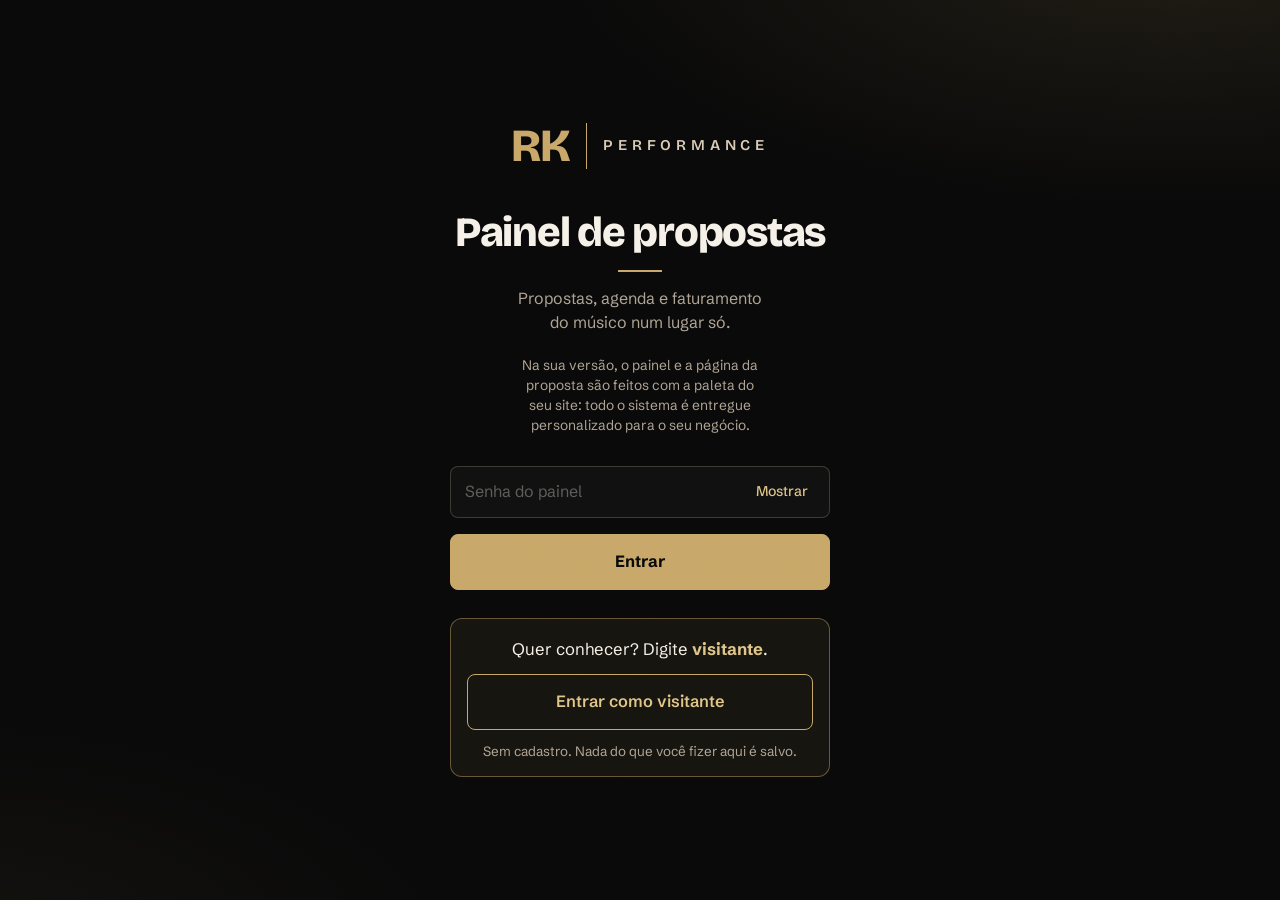
==== commit cd288e01: "Deixa explícito: design com a paleta do site do cliente e sistema entregue personalizado Co-Authored" ====
--- a/index.html
+++ b/index.html
@@ -101,6 +101,7 @@
   .login h1 { font-family: var(--display); font-weight: 800; font-size: clamp(2.1rem, 9.4vw, 2.6rem); line-height: 1.04; letter-spacing: -0.03em; text-align: center; text-wrap: balance; }
   .login h1::after { content: ""; display: block; width: 44px; height: 2px; margin: 16px auto 0; background: var(--dourado); }
   .login .lead { text-align: center; color: var(--suave); margin: -2px 0 10px; text-wrap: balance; }
+  .login .nota-cores { text-align: center; font-size: 0.86rem; line-height: 1.45; color: var(--suave); margin: -4px auto 14px; max-width: 34ch; text-wrap: balance; }
   .senha-caixa { position: relative; }
   .senha-caixa input { padding-right: 98px; }
   .senha-caixa button { position: absolute; right: 4px; top: 4px; bottom: 4px; min-width: 88px; border: 0; background: none; border-radius: 8px; color: var(--dourado2); font-size: 0.88rem; font-weight: 500; cursor: pointer; }
@@ -466,6 +467,7 @@
     <span class="logo grande marca" role="img" aria-label="RK Performance"><span class="rk" aria-hidden="true">RK</span><span class="sep" aria-hidden="true"></span><span class="perf" aria-hidden="true">PERFORMANCE</span></span>
     <h1>Painel de propostas</h1>
     <p class="lead">Propostas, agenda e faturamento do músico num lugar só.</p>
+    <p class="nota-cores">Na sua versão, o painel e a página da proposta são feitos com a paleta do seu site: todo o sistema é entregue personalizado para o seu negócio.</p>
     <div class="senha-caixa">
       <input type="password" id="senha" autocomplete="current-password" placeholder="Senha do painel" required aria-label="Senha do painel">
       <button type="button" id="btOlho" aria-pressed="false">Mostrar</button>
@@ -682,7 +684,7 @@
         <li><span class="n" aria-hidden="true">3</span><div class="t"><b>Fechou?</b><span>Marque o que fechou (com adicionais) e o casal vira cliente; o faturamento se soma sozinho.</span></div></li>
         <li><span class="n" aria-hidden="true">4</span><div class="t"><b>Sua proposta padrão</b><span>Monte uma vez suas formações, valores e adicionais; toda proposta nova começa dela.</span></div></li>
       </ol>
-      <p class="fecho">Tudo aqui é exemplo. Na sua versão, a proposta é montada com as suas formações, valores, fotos, vídeos e depoimentos, nas suas cores.</p>
+      <p class="fecho">Tudo aqui é exemplo. Na sua versão, o painel e a página da proposta são feitos com a paleta do seu site, e todo o sistema é entregue personalizado para o seu negócio: as suas formações, valores, fotos, vídeos e depoimentos.</p>
     </div>
     <div class="guia-pe">
       <button class="b b-ouro b-cheio" type="button" id="guiaComecar">Começar</button>
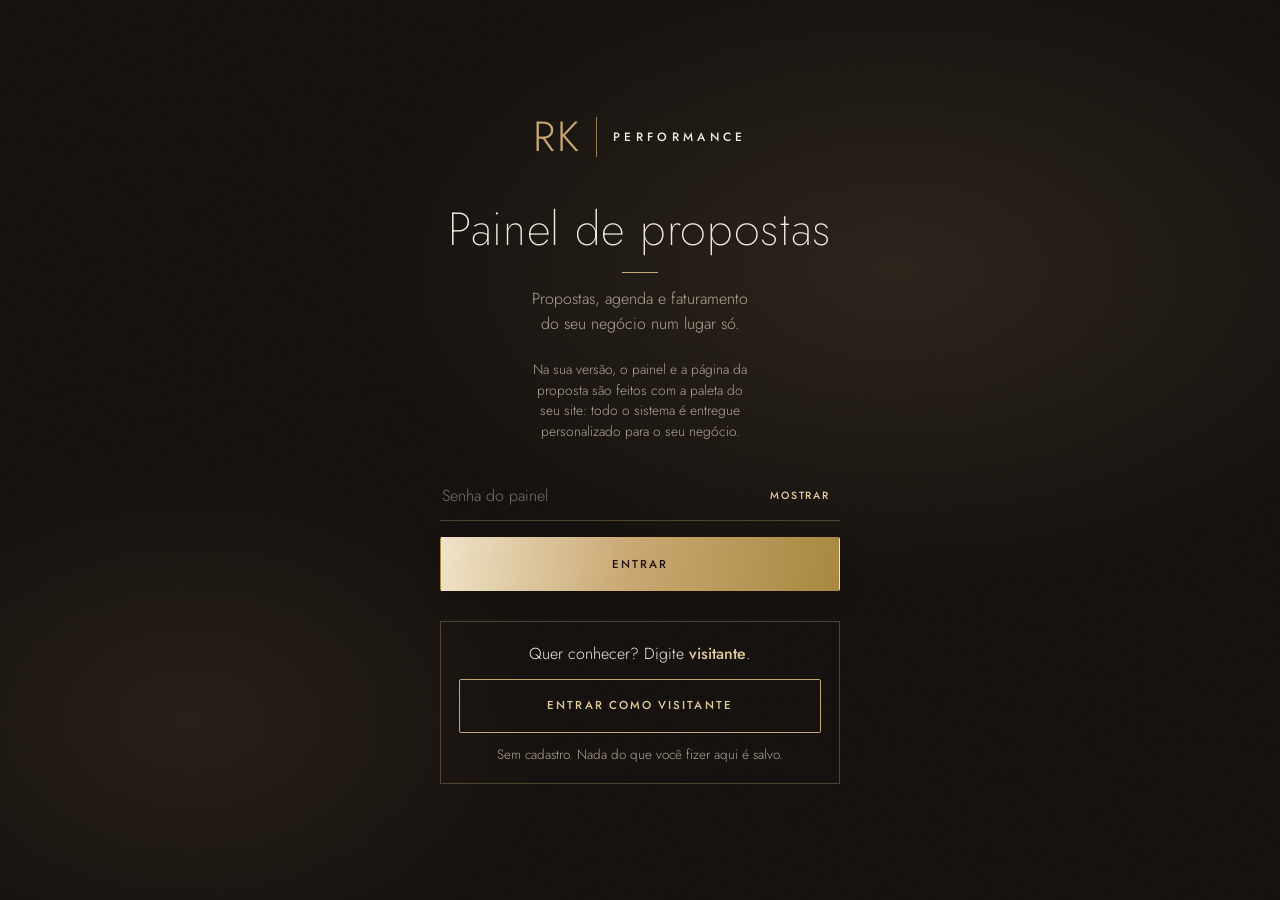
==== commit 5424fecb: "Painel no padrão v2 da RK e proposta modelo genérica (Aurora Studio, rótulos dos valores) Co-Authore" ====
--- a/index.html
+++ b/index.html
@@ -2,7 +2,7 @@
 <html lang="pt-BR">
 <head>
 <!-- ============================================================
-     PAINEL DE PROPOSTAS PARA MÚSICOS — base RK Performance
+     PAINEL DE PROPOSTAS PARA PRESTADORES DE SERVIÇO — base RK Performance
      Agenda · Propostas · Clientes. 3 perguntas → salvar → link pronto para mandar no WhatsApp.
      "Fechou?" marca a proposta como fechada (com o valor e os adicionais) e alimenta o faturamento.
      O resto (textos das opções, adicionais, pagamento…) vem da proposta padrão, em "Mais opções".
@@ -14,14 +14,14 @@
 <meta charset="utf-8">
 <meta name="viewport" content="width=device-width, initial-scale=1, viewport-fit=cover">
 <title>Painel de propostas · RK Performance</title>
-<meta name="description" content="Propostas, agenda e faturamento do músico num lugar só. Entre como visitante e mexa à vontade.">
+<meta name="description" content="Propostas, agenda e faturamento do seu negócio num lugar só. Entre como visitante e mexa à vontade.">
 <meta name="robots" content="noindex, nofollow">
 <meta name="format-detection" content="telephone=no">
-<meta name="theme-color" content="#0A0A0A">
+<meta name="theme-color" content="#16120F">
 <meta property="og:type" content="website">
 <meta property="og:site_name" content="RK Performance">
 <meta property="og:title" content="Painel de propostas · RK Performance">
-<meta property="og:description" content="Propostas, agenda e faturamento do músico num lugar só. Entre como visitante e conheça.">
+<meta property="og:description" content="Propostas, agenda e faturamento do seu negócio num lugar só. Entre como visitante e conheça.">
 <meta property="og:url" content="https://painel.rkperformance.com.br/">
 <meta property="og:image" content="https://painel.rkperformance.com.br/media/og-painel.jpg">
 <meta property="og:image:width" content="1200">
@@ -31,427 +31,8 @@
 <link rel="apple-touch-icon" href="media/apple-touch-icon.png">
 <link rel="preconnect" href="https://fonts.googleapis.com">
 <link rel="preconnect" href="https://fonts.gstatic.com" crossorigin>
-<link rel="stylesheet" href="https://fonts.googleapis.com/css2?family=Bricolage+Grotesque:opsz,wght@12..96,600;12..96,700;12..96,800&family=Schibsted+Grotesk:wght@400;500;600;700&display=swap">
-<style>
-  :root {
-    /* padrão RK (DESIGN.md + site da RK): preto e grafite, off-white e bege no texto, dourado só como detalhe */
-    --preto: #0A0A0A; --grafite: #1A1A1A; --grafite2: #2A2A2A; --grafite3: #3A3A3A;
-    --off: #F5F0E8; --bege: #D9CBB8; --dourado: #C9A96A; --dourado2: #E0C68A;
-    /* cores de estado (só para estado): verde = fechado, âmbar = atenção, vermelho = erro ou perigo */
-    --verde: #4CAF87; --ambar: #D9A94A; --vermelho: #D96A5A;
-    --verde-txt: #7CCBA9; --ambar-txt: #E6BE6E; --vermelho-txt: #EE9B8D;   /* versões claras para texto pequeno */
-    --campo: #111111; --folha: #151515;
-    --suave: rgba(217, 203, 184, 0.8);
-    --linha: rgba(217, 203, 184, 0.13); --linha-campo: rgba(217, 203, 184, 0.22); --linha-ouro: rgba(201, 169, 106, 0.45);
-    --sombra: 0 18px 40px -28px rgba(0, 0, 0, 0.9);
-    --display: "Bricolage Grotesque", "Segoe UI", system-ui, sans-serif;
-    --sans: "Schibsted Grotesk", "Segoe UI", system-ui, sans-serif;
-    --ease: cubic-bezier(0.22, 0.61, 0.36, 1);
-    --faixa-h: 0px;   /* altura da faixa do modo visitante (medida no script) */
-  }
-  * { box-sizing: border-box; margin: 0; padding: 0; }
-  html { -webkit-text-size-adjust: 100%; }
-  body { background: var(--preto); color: var(--off); font-family: var(--sans); font-weight: 400; font-size: 16px; line-height: 1.5; -webkit-font-smoothing: antialiased; min-height: 100svh; overflow-x: hidden; }
-  @supports (overflow: clip) { html, body { overflow-x: clip; } }   /* a página nunca anda para o lado */
-  body.travado { overflow: hidden; }
-  body::before { content: ""; position: fixed; inset: 0; z-index: -1; pointer-events: none; background: radial-gradient(ellipse 70% 44% at 92% -8%, rgba(201, 169, 106, 0.13), transparent 70%), radial-gradient(ellipse 60% 40% at -6% 108%, rgba(201, 169, 106, 0.06), transparent 70%), var(--preto); }
-  body::after { content: ""; position: fixed; inset: 0; z-index: 60; pointer-events: none; opacity: 0.07; mix-blend-mode: soft-light; background: url("data:image/svg+xml;utf8,<svg xmlns='http://www.w3.org/2000/svg' width='200' height='200'><filter id='n'><feTurbulence type='fractalNoise' baseFrequency='0.85' numOctaves='2' stitchTiles='stitch'/><feColorMatrix values='0 0 0 0 0.5  0 0 0 0 0.5  0 0 0 0 0.5  0 0 0 0.55 0'/></filter><rect width='100%' height='100%' filter='url(%23n)'/></svg>"); }
-  [hidden] { display: none !important; }
-  body:not(.visitante) .so-visitante { display: none !important; }
-  a { color: inherit; }
-  img { display: block; max-width: 100%; height: auto; }
-  button, input, textarea { font: inherit; color: inherit; }
-  button { -webkit-tap-highlight-color: transparent; }
-  p { text-wrap: pretty; }
-  :focus-visible { outline: 2px solid var(--dourado2); outline-offset: 2px; }
-  .tela { max-width: 660px; margin: 0 auto; padding: 0 18px calc(44px + env(safe-area-inset-bottom)); }
-  .tela.com-barra { padding-bottom: calc(120px + env(safe-area-inset-bottom)); }
-
-  /* ---------- logo em texto (igual ao site da RK) ---------- */
-  .logo { display: inline-flex; align-items: center; gap: 10px; font-family: var(--display); font-weight: 800; line-height: 1; white-space: nowrap; text-decoration: none; }
-  .logo .rk { color: var(--dourado); font-size: 20px; letter-spacing: -0.01em; }
-  .logo .sep { width: 1px; height: 22px; background: var(--dourado); flex: none; }
-  .logo .perf { font-size: 10.5px; font-weight: 600; letter-spacing: 0.26em; color: var(--bege); }
-  .logo.grande { gap: 16px; }
-  .logo.grande .rk { font-size: 46px; letter-spacing: -0.02em; }
-  .logo.grande .sep { height: 46px; }
-  .logo.grande .perf { font-size: 15px; letter-spacing: 0.32em; }
-
-  /* ---------- botões ---------- */
-  .b { display: inline-flex; align-items: center; justify-content: center; gap: 8px; min-height: 48px; padding: 10px 20px; border-radius: 8px; border: 1px solid rgba(217, 203, 184, 0.28); background: none; cursor: pointer; text-decoration: none; font-size: 0.95rem; font-weight: 600; line-height: 1.2; white-space: nowrap; transition: background-color 200ms, border-color 200ms, color 200ms, opacity 200ms; }
-  .b:hover { border-color: var(--dourado); }
-  .b-ouro { background: var(--dourado); border-color: var(--dourado); color: var(--preto); font-weight: 700; }
-  .b-ouro:hover { background: var(--dourado2); border-color: var(--dourado2); }
-  .b-contorno { border-color: var(--dourado); color: var(--dourado2); }
-  .b-contorno:hover { background: rgba(201, 169, 106, 0.12); }
-  .b-verde { background: rgba(76, 175, 135, 0.14); border-color: rgba(76, 175, 135, 0.62); color: var(--verde-txt); font-weight: 700; }
-  .b-verde:hover { background: rgba(76, 175, 135, 0.24); border-color: var(--verde); }
-  .b-cheio { width: 100%; min-height: 56px; font-size: 1.02rem; }
-  .b-pq { min-height: 46px; padding: 8px 14px; font-size: 0.9rem; }
-  .b:disabled { opacity: 0.5; cursor: default; }
-  .texto-link { min-height: 44px; background: none; border: 0; color: var(--dourado2); text-decoration: underline; text-decoration-color: rgba(224, 198, 138, 0.5); text-underline-offset: 4px; cursor: pointer; font-size: 0.95rem; padding: 8px 6px; }
-  .texto-link:hover { text-decoration-color: var(--dourado2); }
-  .perigo { color: var(--vermelho-txt); border-color: rgba(217, 106, 90, 0.5); }
-  .perigo:hover { border-color: var(--vermelho); }
-
-  /* ---------- login ---------- */
-  .login { min-height: 100svh; display: grid; place-items: center; padding: 34px 22px calc(34px + env(safe-area-inset-bottom)); }
-  .login form { width: min(100%, 380px); display: grid; gap: 16px; }
-  .login .marca { justify-self: center; margin-bottom: 26px; }
-  .login h1 { font-family: var(--display); font-weight: 800; font-size: clamp(2.1rem, 9.4vw, 2.6rem); line-height: 1.04; letter-spacing: -0.03em; text-align: center; text-wrap: balance; }
-  .login h1::after { content: ""; display: block; width: 44px; height: 2px; margin: 16px auto 0; background: var(--dourado); }
-  .login .lead { text-align: center; color: var(--suave); margin: -2px 0 10px; text-wrap: balance; }
-  .login .nota-cores { text-align: center; font-size: 0.86rem; line-height: 1.45; color: var(--suave); margin: -4px auto 14px; max-width: 34ch; text-wrap: balance; }
-  .senha-caixa { position: relative; }
-  .senha-caixa input { padding-right: 98px; }
-  .senha-caixa button { position: absolute; right: 4px; top: 4px; bottom: 4px; min-width: 88px; border: 0; background: none; border-radius: 8px; color: var(--dourado2); font-size: 0.88rem; font-weight: 500; cursor: pointer; }
-  .convite { margin-top: 12px; padding: 18px 16px 16px; border-radius: 12px; border: 1px solid var(--linha-ouro); background: rgba(201, 169, 106, 0.07); display: grid; gap: 12px; text-align: center; }
-  .convite p { font-size: 1.04rem; color: var(--off); }
-  .convite p b { color: var(--dourado2); font-weight: 700; }
-  .convite small { color: var(--suave); font-size: 0.84rem; line-height: 1.4; text-wrap: balance; }
-
-  /* ---------- faixa do modo visitante ---------- */
-  .faixa-visitante { position: sticky; top: 0; z-index: 35; display: flex; align-items: center; justify-content: center; gap: 4px 14px; padding: env(safe-area-inset-top) max(14px, env(safe-area-inset-right)) 0 max(16px, env(safe-area-inset-left)); background: rgba(14, 14, 14, 0.94); -webkit-backdrop-filter: blur(10px); backdrop-filter: blur(10px); border-bottom: 1px solid var(--linha-ouro); }
-  .faixa-visitante p { min-width: 0; padding: 6px 0; font-size: 0.82rem; line-height: 1.35; color: var(--bege); }
-  .faixa-visitante p b { color: var(--dourado2); font-weight: 600; }
-  .faixa-visitante .texto-link { flex: none; font-size: 0.86rem; font-weight: 600; padding: 6px 4px; }
-  @media (max-width: 600px) { .faixa-visitante { justify-content: space-between; } }
-
-  /* ---------- topo ---------- */
-  .topo { position: sticky; top: var(--faixa-h); z-index: 20; display: flex; align-items: center; gap: 8px; padding: calc(12px + env(safe-area-inset-top)) 0 14px; }
-  /* o fundo do topo vai de ponta a ponta da tela (sem "caixa" escura no meio do brilho do fundo) */
-  .topo::before { content: ""; position: absolute; z-index: -1; top: 0; bottom: 0; left: calc(50% - 50vw); right: calc(50% - 50vw); background: linear-gradient(rgba(10, 10, 10, 0.97) 76%, rgba(10, 10, 10, 0)); pointer-events: none; }
-  body.visitante .topo { padding-top: 12px; }   /* o recuo do entalhe do iPhone já está na faixa */
-  .topo .espaco { flex: 1; }
-  .topo .b-pq { padding-inline: 12px; }
-  @media (max-width: 419px) {   /* celular: logo e botões do topo menores para caber "Como funciona" + "Sair" */
-    .topo { gap: 6px; }
-    .topo .logo { gap: 8px; } .topo .logo .rk { font-size: 18px; } .topo .logo .sep { height: 20px; } .topo .logo .perf { font-size: 9.5px; letter-spacing: 0.2em; }
-    .topo .b-pq { font-size: 0.86rem; padding-inline: 10px; }
-  }
-  @media (max-width: 359px) { .topo .logo .perf, .topo .logo .sep { display: none; } }
-  h2.titulo { font-family: var(--display); font-weight: 800; font-size: clamp(2rem, 8.8vw, 2.6rem); line-height: 1.05; letter-spacing: -0.03em; margin: 8px 0 18px; overflow-wrap: break-word; text-wrap: balance; }
-  h2.titulo::after { content: ""; display: block; width: 44px; height: 2px; margin-top: 14px; background: var(--dourado); }
-  .sub-titulo { color: var(--suave); margin: -6px 0 18px; }
-
-  /* ---------- dicas do visitante e frase de adaptação ---------- */
-  .dica-visitante { position: relative; display: grid; gap: 4px; margin: 0 0 16px; padding: 12px 50px 13px 14px; border-radius: 12px; border: 1px solid rgba(201, 169, 106, 0.32); background: rgba(201, 169, 106, 0.07); color: var(--bege); font-size: 0.92rem; line-height: 1.45; }
-  .dica-visitante::before { content: "Dica"; font-size: 0.7rem; font-weight: 600; letter-spacing: 0.22em; text-transform: uppercase; color: var(--dourado); }
-  .dica-fechar { position: absolute; top: 2px; right: 2px; width: 44px; height: 44px; display: grid; place-items: center; border: 0; border-radius: 10px; background: none; color: var(--suave); font-size: 1.45rem; line-height: 1; cursor: pointer; }
-  .dica-fechar:hover { color: var(--off); }
-  body.com-dica-modelo .sub-titulo { display: none; }   /* a dica da proposta padrão já diz o mesmo */
-  .adapta { padding: 1px 0 1px 12px; border-left: 2px solid var(--dourado); color: var(--bege); font-size: 0.88rem; line-height: 1.45; }
-
-  /* ---------- abas ---------- */
-  .abas { display: grid; grid-template-columns: repeat(3, 1fr); gap: 4px; padding: 4px; margin: 4px 0 20px; border-radius: 12px; background: var(--campo); border: 1px solid var(--grafite2); }
-  .abas button { min-height: 46px; border: 0; border-radius: 9px; background: none; font-size: 0.95rem; font-weight: 600; color: var(--suave); cursor: pointer; transition: background-color 200ms, color 200ms; }
-  .abas button:hover { color: var(--off); }
-  .abas button[aria-selected="true"] { background: var(--grafite2); color: var(--off); box-shadow: inset 0 -2px 0 var(--dourado); }
-
-  /* ---------- números (agenda e clientes): cartão grafite com régua dourada ----------
-     Datas e contagens usam algarismos tabulares; valores em reais usam proporcionais, porque o ponto de milhar
-     tabular destas fontes abre um vão ("2 . 8 0 0"). */
-  .numeros { display: grid; grid-template-columns: repeat(3, minmax(0, 1fr)); gap: 8px; margin-top: 14px; }
-  .numeros > div { display: grid; gap: 4px; align-content: center; min-width: 0; min-height: 86px; padding: 12px 12px 11px 14px; border-radius: 12px; border: 1px solid var(--grafite2); background: var(--grafite); box-shadow: inset 2px 0 0 rgba(201, 169, 106, 0.5), var(--sombra); }
-  .numeros b { display: block; min-width: 0; font-family: var(--display); font-weight: 700; font-size: 1.8rem; line-height: 1.05; letter-spacing: -0.02em; font-variant-numeric: lining-nums proportional-nums; white-space: nowrap; overflow: hidden; }
-  .numeros span { font-size: 0.78rem; line-height: 1.25; color: var(--suave); }
-  .numeros .total { border-color: var(--linha-ouro); box-shadow: inset 2px 0 0 var(--dourado), var(--sombra); }
-  .numeros .total b { color: var(--dourado2); }
-  .numeros .livre b { color: var(--verde-txt); }
-  .filtros { display: grid; grid-template-columns: repeat(3, 1fr); gap: 4px; padding: 4px; margin-top: 10px; border-radius: 12px; background: var(--campo); border: 1px solid var(--grafite2); }
-  .filtros button { min-height: 44px; padding: 0 2px; border: 0; border-radius: 9px; background: none; font-size: 0.86rem; font-weight: 500; color: var(--suave); cursor: pointer; white-space: nowrap; }
-  .filtros button[aria-pressed="true"] { background: var(--off); color: var(--preto); font-weight: 700; }
-  @media (max-width: 359px) {
-    .numeros { grid-template-columns: 1fr 1fr; }
-    .numeros > div:last-child { grid-column: 1 / -1; }
-    .filtros button { font-size: 0.8rem; }
-  }
-
-  .cards { display: grid; gap: 12px; margin-top: 14px; }
-  .pcard { background: var(--grafite); box-shadow: var(--sombra); border: 1px solid var(--grafite2); border-radius: 14px; padding: 16px; display: grid; gap: 14px; }
-  .pcard .abrir { position: relative; display: grid; gap: 4px; justify-items: start; min-height: 44px; padding: 0 30px 0 0; text-align: left; background: none; border: 0; cursor: pointer; }
-  .pcard .abrir::after { content: "›"; position: absolute; right: 2px; top: -6px; font-size: 1.9rem; line-height: 1; color: var(--dourado); }
-  .pcard .nome { font-family: var(--display); font-size: 1.22rem; font-weight: 700; letter-spacing: -0.01em; line-height: 1.22; overflow-wrap: anywhere; }
-  .pcard .sub { color: var(--suave); font-size: 0.93rem; }
-  .pcard .valor { font-weight: 700; font-size: 1.04rem; color: var(--dourado2); font-variant-numeric: lining-nums proportional-nums; }
-  .pcard.perdida .valor { color: var(--suave); font-weight: 400; }
-  .pcard .vista { font-size: 0.88rem; color: var(--suave); }
-  .pcard .vista.sim { color: var(--off); }
-  .pcard .vista.sim i { font-style: normal; color: var(--dourado); }
-  .selo { display: inline-block; margin-top: 3px; padding: 5px 12px; border-radius: 8px; font-size: 0.86rem; font-weight: 500; line-height: 1.35; }
-  .selo.fechada { background: rgba(76, 175, 135, 0.12); border: 1px solid rgba(76, 175, 135, 0.45); color: var(--verde-txt); }
-  .selo.perdida { background: rgba(245, 240, 232, 0.05); border: 1px solid rgba(245, 240, 232, 0.16); color: var(--suave); }
-  .pcard .acoes { display: grid; grid-template-columns: 1fr 1fr; gap: 8px; }
-  .pcard .acoes.tres { grid-template-columns: 1.05fr 1.1fr 0.85fr; }
-  .pcard .acoes .b { padding-inline: 6px; }
-  @media (max-width: 359px) { .pcard .acoes.tres { grid-template-columns: 1fr 1fr; } .pcard .acoes.tres .b-verde { grid-column: 1 / -1; } }
-  .vazio { text-align: center; padding: 40px 20px; border: 1px dashed rgba(201, 169, 106, 0.4); border-radius: 14px; color: var(--suave); display: grid; gap: 8px; justify-items: center; }
-  .vazio::before { content: ""; width: 32px; height: 2px; margin-bottom: 4px; background: var(--dourado); }
-  .vazio b { font-family: var(--display); font-weight: 700; font-size: 1.4rem; letter-spacing: -0.015em; line-height: 1.2; color: var(--off); text-wrap: balance; }
-  .rodape-lista { text-align: center; margin-top: 22px; }
-  .carregando { text-align: center; color: var(--suave); padding: 40px 0; }
-
-  /* cartão "Sua proposta padrão" (Propostas) */
-  .cartao-modelo { display: grid; grid-template-columns: minmax(0, 1fr) auto; align-items: center; gap: 12px 14px; margin-top: 12px; padding: 14px 14px 14px 16px; border-radius: 14px; border: 1px solid var(--linha-ouro); background: var(--grafite); box-shadow: inset 2px 0 0 var(--dourado), var(--sombra); }
-  .cartao-modelo .txt { display: grid; gap: 3px; min-width: 0; }
-  .cartao-modelo b { font-family: var(--display); font-weight: 700; font-size: 1.12rem; letter-spacing: -0.01em; line-height: 1.25; }
-  .cartao-modelo span { color: var(--suave); font-size: 0.88rem; line-height: 1.4; }
-  @media (max-width: 379px) { .cartao-modelo { grid-template-columns: 1fr; } .cartao-modelo .b { width: 100%; } }
-
-  /* ---------- agenda ---------- */
-  .mes-nav { display: flex; align-items: center; gap: 8px; margin-top: 16px; }
-  .mes-nav b { flex: 1; min-width: 0; text-align: center; font-family: var(--display); font-weight: 700; font-size: 1.45rem; letter-spacing: -0.02em; line-height: 1.1; }
-  .mes-nav .seta { min-width: 46px; padding: 0; font-size: 1.5rem; line-height: 1; }
-  .mes-hoje { text-align: center; }
-  .cal { margin-top: 14px; padding: 12px 10px 10px; border-radius: 14px; border: 1px solid var(--grafite2); background: var(--grafite); box-shadow: var(--sombra); }
-  .cal-sem { display: grid; grid-template-columns: repeat(7, 1fr); text-align: center; font-size: 0.7rem; font-weight: 600; letter-spacing: 0.14em; color: var(--suave); margin-bottom: 6px; }
-  .cal-sem span:last-child { color: var(--dourado2); }
-  .cal-grade { display: grid; grid-template-columns: repeat(7, 1fr); gap: 4px; }
-  .dia { -webkit-appearance: none; appearance: none; display: grid; justify-items: center; align-content: center; gap: 3px; min-height: 46px; padding: 4px 0; border: 1px solid transparent; border-radius: 9px; background: none; color: var(--off); font-size: 0.95rem; line-height: 1; font-variant-numeric: tabular-nums; cursor: default; }
-  .dia.vazio { visibility: hidden; }
-  .dia.sab { background: rgba(201, 169, 106, 0.08); }
-  .dia.passado { color: rgba(245, 240, 232, 0.36); }
-  .dia.hoje { border-color: var(--dourado2); }
-  .dia.fechado { background: rgba(76, 175, 135, 0.2); }
-  .dia.fechado.passado { background: rgba(76, 175, 135, 0.08); }
-  button.dia { cursor: pointer; }
-  button.dia[aria-pressed="true"] { background: var(--off); color: var(--preto); border-color: var(--off); }
-  .dia .pontos { display: flex; gap: 3px; height: 6px; }
-  .dia .pontos i { width: 6px; height: 6px; border-radius: 50%; }
-  .dia .pontos i.f { background: var(--verde); }
-  .dia .pontos i.a { border: 1.5px solid var(--dourado2); }
-  button.dia[aria-pressed="true"] .pontos i.f { background: #2E7D5E; }
-  button.dia[aria-pressed="true"] .pontos i.a { border-color: #8A6D2F; }
-  .legenda { display: flex; flex-wrap: wrap; gap: 6px 16px; margin: 10px 4px 0; font-size: 0.8rem; color: var(--suave); }
-  .legenda i { display: inline-block; width: 8px; height: 8px; border-radius: 50%; margin-right: 6px; }
-  .legenda i.f { background: var(--verde); }
-  .legenda i.a { border: 1.5px solid var(--dourado2); }
-  .legenda i.s { background: rgba(201, 169, 106, 0.4); border-radius: 2px; }
-  .vendas { margin-top: 14px; padding: 12px 14px; border-radius: 12px; border: 1px solid var(--linha); background: rgba(201, 169, 106, 0.06); font-size: 0.93rem; line-height: 1.5; color: var(--suave); }
-  .vendas b { color: var(--dourado2); font-weight: 600; font-variant-numeric: lining-nums proportional-nums; }
-  .secao { display: flex; align-items: center; flex-wrap: wrap; gap: 4px 10px; margin: 24px 2px 10px; font-size: 0.74rem; font-weight: 600; letter-spacing: 0.22em; text-transform: uppercase; color: var(--dourado); }
-  .secao::before { content: ""; width: 22px; height: 1px; background: var(--dourado); }
-  .secao small { font-size: 0.86rem; font-weight: 400; letter-spacing: 0; text-transform: none; color: var(--suave); }
-  .secao .texto-link { min-height: 0; padding: 0; font-size: 0.86rem; font-weight: 400; letter-spacing: 0; text-transform: none; }
-  .mes-lista { display: grid; gap: 8px; }
-  .nada { color: var(--suave); font-size: 0.93rem; padding: 4px 2px; }
-  .evt { display: grid; grid-template-columns: 46px minmax(0, 1fr) auto; gap: 12px; align-items: center; width: 100%; padding: 12px 14px; border-radius: 12px; border: 1px solid var(--grafite2); background: var(--grafite); box-shadow: var(--sombra); text-align: left; cursor: pointer; }
-  .evt.aberta { border-style: dashed; border-color: rgba(201, 169, 106, 0.4); background: none; box-shadow: none; }
-  .evt .d { display: grid; justify-items: center; line-height: 1; }
-  .evt .d b { font-family: var(--display); font-weight: 700; font-size: 1.5rem; font-variant-numeric: tabular-nums; }
-  .evt .d small { margin-top: 4px; font-size: 0.66rem; letter-spacing: 0.14em; text-transform: uppercase; color: var(--suave); }
-  .evt .t { min-width: 0; display: grid; gap: 2px; }
-  .evt .t b { font-weight: 600; font-size: 1.02rem; line-height: 1.25; overflow-wrap: anywhere; }
-  .evt .t span { font-size: 0.85rem; line-height: 1.35; color: var(--suave); overflow-wrap: anywhere; }
-  .evt .v { font-weight: 700; font-size: 0.95rem; color: var(--dourado2); white-space: nowrap; font-variant-numeric: lining-nums proportional-nums; }
-  .evt.aberta .v { font-weight: 400; font-size: 0.82rem; color: var(--suave); }
-  .meses { display: flex; gap: 8px; overflow-x: auto; margin: 0 -18px; padding: 2px 18px 10px; scroll-padding-inline: 18px; scroll-snap-type: x proximity; scrollbar-width: none; }
-  @media (min-width: 600px) { .meses { display: grid; grid-template-columns: repeat(4, minmax(0, 1fr)); overflow: visible; margin: 0; padding: 2px 0 10px; } .mes-chip { min-width: 0; } }
-  .meses::-webkit-scrollbar { display: none; }
-  .mes-chip { flex: 0 0 auto; scroll-snap-align: start; min-width: 124px; display: grid; gap: 3px; padding: 10px 12px 11px; border-radius: 12px; border: 1px solid var(--grafite2); background: var(--grafite); text-align: left; cursor: pointer; }
-  .mes-chip b { font-family: var(--display); font-weight: 700; font-size: 1.05rem; letter-spacing: -0.01em; line-height: 1.2; }
-  .mes-chip span { font-size: 0.78rem; line-height: 1.3; color: var(--suave); white-space: nowrap; }
-  .mes-chip .livre { color: var(--verde-txt); }
-  .mes-chip.cheio .livre { color: var(--ambar-txt); }
-  .mes-chip .ab { color: var(--dourado2); }
-  .mes-chip[aria-pressed="true"] { border-color: var(--dourado); box-shadow: inset 0 -2px 0 var(--dourado); background: #202020; }
-
-  .dia.cheio { background: rgba(76, 175, 135, 0.38); }
-  .dia.cheio.passado { background: rgba(76, 175, 135, 0.12); }
-  .legenda i.c { background: rgba(76, 175, 135, 0.6); border-radius: 2px; }
-
-  .evt .d small.h { margin-top: 3px; color: var(--dourado2); letter-spacing: 0.02em; text-transform: none; font-size: 0.72rem; }
-
-  /* ---------- clientes ---------- */
-  .filtros.dois { grid-template-columns: 1fr 1fr; margin-top: 4px; }
-  .periodos { display: flex; flex-wrap: wrap; gap: 6px; margin-top: 10px; }
-  .periodos button { min-height: 40px; padding: 6px 14px; border-radius: 8px; border: 1px solid var(--grafite2); background: none; color: var(--suave); font-size: 0.88rem; font-weight: 500; cursor: pointer; }
-  .periodos button:hover { border-color: var(--grafite3); color: var(--off); }
-  .periodos button[aria-pressed="true"] { background: var(--off); border-color: var(--off); color: var(--preto); font-weight: 700; }
-  .datas-livres { margin-top: 10px; }
-  .periodo-txt { margin-top: 10px; font-size: 0.86rem; line-height: 1.45; color: var(--suave); }
-  .periodo-txt b { color: var(--off); font-weight: 500; }
-  .mes-a-mes { display: grid; padding: 4px 14px; border-radius: 12px; border: 1px solid var(--grafite2); background: var(--grafite); box-shadow: var(--sombra); }
-  .linha-mes { display: grid; grid-template-columns: 74px minmax(0, 1fr) auto; gap: 10px; align-items: center; width: 100%; min-height: 48px; padding: 8px 0; background: none; border: 0; border-bottom: 1px solid var(--linha); color: inherit; text-align: left; cursor: pointer; }
-  .linha-mes:last-child { border-bottom: 0; }
-  .linha-mes .m { font-family: var(--display); font-weight: 600; font-size: 1rem; line-height: 1.2; }
-  .linha-mes .trilho { height: 8px; border-radius: 999px; background: rgba(245, 240, 232, 0.07); overflow: hidden; }
-  .linha-mes .trilho i { display: block; height: 100%; min-width: 4px; border-radius: inherit; background: linear-gradient(90deg, var(--dourado), var(--dourado2)); }
-  .linha-mes .v { display: grid; justify-items: end; font-size: 0.92rem; font-weight: 700; color: var(--dourado2); white-space: nowrap; line-height: 1.25; font-variant-numeric: lining-nums proportional-nums; }
-  .linha-mes .v small { font-size: 0.76rem; font-weight: 400; color: var(--suave); }
-  .pcard .fechou-em { font-size: 0.86rem; color: var(--suave); }
-  .pcard .quando { font-size: 0.95rem; color: var(--off); }
-  .pcard .quando b { font-weight: 600; color: var(--dourado2); }
-  details.passados { margin-top: 22px; }
-  details.passados > summary { list-style: none; cursor: pointer; display: flex; align-items: center; gap: 10px; min-height: 44px; font-size: 0.74rem; font-weight: 600; letter-spacing: 0.22em; text-transform: uppercase; color: var(--dourado); }
-  details.passados > summary::before { content: ""; width: 22px; height: 1px; background: var(--dourado); }
-  details.passados > summary::-webkit-details-marker { display: none; }
-  details.passados > summary small { font-size: 0.86rem; font-weight: 400; letter-spacing: 0; text-transform: none; color: var(--suave); }
-  details.passados > summary::after { content: "+"; margin-left: auto; font-size: 1.4rem; font-weight: 400; line-height: 1; color: var(--dourado); }
-  details.passados[open] > summary::after { content: "–"; }
-  details.passados .cards { margin-top: 6px; opacity: 0.85; }
-
-  .aviso-data { display: block; padding: 10px 12px; border-radius: 10px; font-size: 0.88rem; line-height: 1.4; color: var(--ambar-txt); background: rgba(217, 169, 74, 0.1); border: 1px solid rgba(217, 169, 74, 0.45); }
-  /* ---------- editor ---------- */
-  .situacao { display: flex; flex-wrap: wrap; align-items: center; gap: 12px; padding: 14px 16px; border-radius: 12px; margin-bottom: 12px; }
-  .situacao .txt { flex: 1 1 180px; min-width: 0; display: grid; gap: 2px; }
-  .situacao .bts { display: flex; gap: 8px; }
-  .situacao b { font-weight: 700; font-size: 1.06rem; font-variant-numeric: lining-nums proportional-nums; }
-  .situacao .txt span { font-size: 0.9rem; color: var(--suave); overflow-wrap: anywhere; }
-  .situacao.fechada { background: rgba(76, 175, 135, 0.1); border: 1px solid rgba(76, 175, 135, 0.42); }
-  .situacao.fechada b { color: var(--verde-txt); }
-  .situacao.fechada .txt span { color: rgba(245, 240, 232, 0.82); }
-  .situacao.perdida { background: rgba(245, 240, 232, 0.05); border: 1px solid rgba(245, 240, 232, 0.16); }
-  .envio { display: grid; gap: 8px; grid-template-columns: 1fr 1fr; margin-bottom: 14px; }
-  .envio .largo { grid-column: 1 / -1; }
-
-  .passo { background: var(--grafite); box-shadow: var(--sombra); border: 1px solid var(--grafite2); border-radius: 14px; padding: 18px 16px; margin-bottom: 12px; display: grid; gap: 14px; }
-  .passo > h3 { display: flex; align-items: center; flex-wrap: wrap; gap: 4px 10px; font-family: var(--display); font-size: 1.14rem; font-weight: 700; letter-spacing: -0.01em; line-height: 1.3; }
-  .passo > h3 .n { display: grid; place-items: center; width: 28px; height: 28px; border-radius: 50%; border: 1px solid var(--dourado); color: var(--dourado2); font-size: 0.86rem; font-weight: 700; flex: none; }
-  .passo > h3 small { font-family: var(--sans); font-weight: 400; letter-spacing: 0; color: var(--suave); font-size: 0.88rem; }
-  .campo { display: grid; gap: 6px; min-width: 0; }
-  .campo > span { font-size: 0.9rem; font-weight: 500; color: var(--suave); }
-  .campo small, .dica { color: var(--suave); font-size: 0.84rem; line-height: 1.45; }
-  .duas { display: grid; grid-template-columns: minmax(0, 1fr) minmax(0, 1fr); gap: 12px; }
-  @media (max-width: 520px) { .duas.quebra { grid-template-columns: minmax(0, 1fr); gap: 14px; } }
-  @media (max-width: 339px) { .duas.quebra-p { grid-template-columns: minmax(0, 1fr); gap: 14px; } }
-  input[type=text], input[type=password], input[type=date], input[type=time], input[type=number], textarea {
-    display: block; width: 100%; min-width: 0; min-height: 52px; padding: 12px 14px; border-radius: 8px;
-    border: 1px solid var(--linha-campo); background: var(--campo); font-size: 16px; line-height: 1.4;
-  }
-  input::placeholder, textarea::placeholder { color: rgba(245, 240, 232, 0.34); }
-  input:focus, textarea:focus { outline: none; border-color: var(--dourado2); }
-  textarea { resize: vertical; min-height: 96px; }
-  input[type=date], input[type=time] { color-scheme: dark; -webkit-appearance: none; appearance: none; padding-inline: 12px 10px; }
-  input.falta, textarea.falta, .dinheiro.falta { border-color: var(--vermelho); box-shadow: 0 0 0 1px var(--vermelho); }   /* textarea: nome do adicional */
-
-  .dinheiro { display: flex; align-items: center; min-width: 0; border-radius: 8px; border: 1px solid var(--linha-campo); background: var(--campo); }
-  .dinheiro:focus-within { border-color: var(--dourado2); }
-  .dinheiro > span { padding: 0 2px 0 13px; color: var(--dourado2); font-weight: 600; }
-  .dinheiro input { border: 0; background: none; padding-left: 6px; font-variant-numeric: lining-nums proportional-nums; }
-  .dinheiro input:focus { border: 0; }
-
-  /* interruptor (liga/desliga) */
-  .chave { -webkit-appearance: none; appearance: none; flex: none; position: relative; width: 54px; height: 32px; border-radius: 999px; background: var(--grafite3); border: 1px solid rgba(245, 240, 232, 0.2); cursor: pointer; transition: background-color 200ms, border-color 200ms; }
-  .chave::after { content: ""; position: absolute; top: 3px; left: 3px; width: 24px; height: 24px; border-radius: 50%; background: var(--off); transition: transform 200ms var(--ease), background-color 200ms; }
-  .chave:checked { background: var(--dourado); border-color: var(--dourado); }
-  .chave:checked::after { transform: translateX(22px); background: var(--preto); }
-  .liga-linha { display: flex; align-items: center; justify-content: space-between; gap: 14px; min-height: 52px; cursor: pointer; }
-  .liga-linha > span { font-size: 1rem; }
-  .liga-linha > span small { display: block; color: var(--suave); font-size: 0.86rem; }
-
-  /* as 3 opções (Simples · Média · Completa) */
-  .opc { border-top: 1px solid var(--linha); padding: 14px 0 16px; }
-  .opc:first-child { border-top: 0; padding-top: 0; }
-  .opc.off { padding-bottom: 4px; }
-  .opc-topo { display: flex; align-items: center; justify-content: space-between; gap: 14px; min-height: 54px; cursor: pointer; }
-  .opc-tit { font-size: 1.08rem; line-height: 1.3; min-width: 0; overflow-wrap: anywhere; }
-  .opc-tit b { font-weight: 700; }
-  .opc-tit span { color: var(--dourado2); }
-  .opc.off .opc-tit { opacity: 0.5; }
-  .opc.off .opc-corpo { display: none; }
-  .opc-corpo { display: grid; gap: 12px; }
-  /* posição da opção na proposta (setas) e como ela mostra o valor */
-  .opc-cab { display: flex; align-items: center; justify-content: space-between; gap: 10px; }
-  .opc-pos { font-size: 0.72rem; font-weight: 600; letter-spacing: 0.18em; text-transform: uppercase; color: var(--dourado); }
-  .opc.off .opc-pos { color: var(--suave); }
-  .mover { display: flex; gap: 6px; flex: none; }
-  .mover button { width: 44px; height: 44px; display: grid; place-items: center; border-radius: 8px; border: 1px solid var(--grafite2); background: var(--campo); color: var(--dourado2); font-size: 1.15rem; line-height: 1; cursor: pointer; }
-  .mover button:hover:not(:disabled) { border-color: var(--dourado); }
-  .mover button:disabled { opacity: 0.28; cursor: default; }
-  .modo { display: grid; grid-template-columns: repeat(3, minmax(0, 1fr)); gap: 4px; padding: 4px; border-radius: 10px; background: var(--campo); border: 1px solid var(--grafite2); }
-  .modo button { min-height: 44px; padding: 4px 6px; border: 0; border-radius: 7px; background: none; color: var(--suave); font-size: 0.9rem; font-weight: 500; line-height: 1.2; cursor: pointer; }
-  .modo button[aria-pressed="true"] { background: var(--off); color: var(--preto); font-weight: 700; }
-  .duas.precos { align-items: end; }
-  .opc[data-ver="junto"] .cer, .opc[data-ver="cerimonia"] .rec { display: none; }
-  .opc.movida { animation: movida 1s var(--ease); }
-  @keyframes movida { from { background-color: rgba(201, 169, 106, 0.16); } to { background-color: transparent; } }
-  @media (prefers-reduced-motion: reduce) { .opc.movida { animation: none; } }
-  .sugerir { justify-self: start; min-height: 44px; padding: 8px 18px; border-radius: 8px; border: 1px dashed rgba(201, 169, 106, 0.5); background: none; color: var(--suave); font-size: 0.92rem; cursor: pointer; }
-  .sugerir[aria-pressed="true"] { border-style: solid; border-color: var(--dourado); background: rgba(201, 169, 106, 0.16); color: var(--dourado2); font-weight: 600; }
-
-  details.mais { margin: 6px 0 12px; border: 1px solid var(--grafite2); border-radius: 14px; background: var(--grafite); box-shadow: var(--sombra); }
-  details.mais > summary { list-style: none; cursor: pointer; min-height: 64px; padding: 14px 16px; display: flex; justify-content: space-between; align-items: center; gap: 12px; font-family: var(--display); font-weight: 700; font-size: 1.08rem; letter-spacing: -0.01em; }
-  details.mais > summary::-webkit-details-marker { display: none; }
-  details.mais > summary small { display: block; font-family: var(--sans); font-weight: 400; letter-spacing: 0; color: var(--suave); font-size: 0.86rem; }
-  details.mais > summary::after { content: "+"; font-family: var(--sans); font-size: 1.7rem; font-weight: 400; line-height: 1; color: var(--dourado); }
-  details.mais[open] > summary::after { content: "–"; }
-  details.mais .dentro { padding: 0 16px 18px; display: grid; gap: 18px; }
-  .grupo { display: grid; gap: 12px; padding-top: 16px; border-top: 1px solid var(--linha); }
-  .grupo:first-child { border-top: 0; padding-top: 0; }
-  .grupo > b { font-weight: 700; font-size: 1.02rem; }
-  .grupo > b span { color: var(--dourado2); font-weight: 500; }
-  .adic-linha { display: grid; grid-template-columns: minmax(0, 1fr) 94px 44px; gap: 6px; align-items: start; }
-  .adic-linha .x-nome { min-height: 52px; height: 52px; padding: 14px 12px; resize: none; overflow: hidden; }   /* nome comprido quebra em duas linhas */
-  .adic-linha .dinheiro > span { padding-left: 10px; }
-  .adic-linha .dinheiro input { padding-right: 6px; }
-  .adic-linha .remover { min-height: 52px; padding: 0; border-radius: 8px; font-size: 1.5rem; font-weight: 400; line-height: 1; }
-  .tracejado { width: 100%; border-style: dashed; }
-
-  .barra { position: fixed; left: 0; right: 0; bottom: 0; z-index: 30; padding: 12px 18px calc(12px + env(safe-area-inset-bottom)); background: rgba(10, 10, 10, 0.92); -webkit-backdrop-filter: blur(10px); backdrop-filter: blur(10px); border-top: 1px solid var(--grafite2); }
-  .barra .in { max-width: 624px; margin: 0 auto; }
-
-  /* ---------- folhas (guia · proposta pronta · fechou?) ---------- */
-  .folha-fundo { position: fixed; inset: 0; z-index: 40; background: rgba(0, 0, 0, 0.72); display: flex; align-items: flex-end; justify-content: center; }
-  .folha { width: min(100%, 640px); max-height: 94svh; overflow-y: auto; -webkit-overflow-scrolling: touch; background: var(--folha); border: 1px solid var(--grafite2); border-top-color: var(--linha-ouro); border-bottom: 0; border-radius: 18px 18px 0 0; padding: 22px 18px calc(18px + env(safe-area-inset-bottom)); display: grid; gap: 14px; animation: sobe 300ms var(--ease); }
-  .folha::before { content: ""; justify-self: center; align-self: center; width: 40px; height: 4px; margin: -10px 0 -4px; border-radius: 2px; background: var(--grafite3); }
-  .folha:focus { outline: none; }
-  @keyframes sobe { from { transform: translateY(40px); opacity: 0; } }
-  @media (prefers-reduced-motion: reduce) { .folha { animation: none; } * { transition: none !important; } }
-  @media (min-width: 720px) and (min-height: 620px) {   /* no computador a folha vira uma janela no meio da tela */
-    .folha-fundo { align-items: center; padding: 24px; }
-    .folha { border-radius: 18px; border-bottom: 1px solid var(--grafite2); max-height: calc(100svh - 48px); padding-bottom: 22px; }
-    .folha::before { display: none; }
-  }
-  .folha h3 { font-family: var(--display); font-weight: 800; font-size: 1.85rem; letter-spacing: -0.025em; line-height: 1.08; text-wrap: balance; }
-  .folha p { color: var(--suave); font-size: 0.95rem; }
-  .folha .quem { margin-top: -8px; color: var(--off); }
-  .folha code { font-family: ui-monospace, Consolas, monospace; font-size: 0.86rem; word-break: break-all; color: var(--dourado2); padding: 12px 14px; border-radius: 10px; background: rgba(201, 169, 106, 0.08); border: 1px solid rgba(201, 169, 106, 0.22); }
-  .folha .nota-visitante { padding: 10px 12px; border-radius: 10px; background: rgba(201, 169, 106, 0.07); border: 1px solid rgba(201, 169, 106, 0.3); color: var(--bege); font-size: 0.9rem; line-height: 1.45; }
-  .parte { display: grid; gap: 14px; }
-  .escolhas { display: flex; flex-wrap: wrap; gap: 8px; }
-  .escolhas.grade { display: grid; grid-template-columns: minmax(0, 1fr) minmax(0, 1fr); }
-  .escolhas button { flex: 1 1 auto; min-width: 64px; min-height: 52px; padding: 8px 12px; border-radius: 10px; border: 1px solid var(--linha-campo); background: var(--campo); font-size: 1rem; font-weight: 500; line-height: 1.25; cursor: pointer; overflow-wrap: anywhere; }
-  .escolhas button:hover { border-color: var(--dourado); }
-  .escolhas button[aria-pressed="true"] { background: var(--dourado); border-color: var(--dourado); color: var(--preto); font-weight: 700; }
-  .valor-fechado input { font-size: 1.2rem; font-weight: 700; }
-  .fx-adics { display: grid; gap: 8px; }
-  .fx-adics:empty { display: none; }
-  .folha .fx-total { display: flex; justify-content: space-between; align-items: baseline; gap: 12px; padding: 12px 14px; border-radius: 10px; background: rgba(201, 169, 106, 0.1); border: 1px solid var(--linha-ouro); color: var(--off); }
-  .folha .fx-total b { font-family: var(--display); font-size: 1.25rem; font-weight: 700; color: var(--dourado2); white-space: nowrap; font-variant-numeric: lining-nums proportional-nums; }
-  .motivos { display: flex; flex-wrap: wrap; gap: 8px; }
-  .motivos button { min-height: 44px; padding: 8px 14px; border-radius: 8px; border: 1px solid var(--linha-campo); background: none; font-size: 0.92rem; color: var(--off); cursor: pointer; }
-  .motivos button:hover { border-color: var(--dourado); }
-  .folha .pe { display: flex; justify-content: space-between; align-items: center; gap: 12px; margin-top: -4px; }
-  .folha .pe.centro { justify-content: center; }
-
-  /* guia de boas-vindas: o conteúdo rola e os botões ficam sempre à vista */
-  .folha.guia { display: flex; flex-direction: column; gap: 0; padding: 0; overflow: hidden; }
-  .folha.guia::before { margin: 10px auto 0; flex: none; }
-  /* o texto some aos poucos embaixo: sinal de que dá para rolar (no fim, o vão de baixo é só respiro) */
-  .guia-corpo { flex: 1 1 auto; min-height: 0; overflow-y: auto; -webkit-overflow-scrolling: touch; display: grid; align-content: start; gap: 14px; padding: 18px 18px 30px; -webkit-mask-image: linear-gradient(#000 calc(100% - 34px), transparent); mask-image: linear-gradient(#000 calc(100% - 34px), transparent); }
-  .guia-pe { flex: none; display: grid; gap: 8px; padding: 10px 18px calc(10px + env(safe-area-inset-bottom)); border-top: 1px solid var(--grafite2); background: var(--folha); }
-  .guia-pe .pe { margin-top: -2px; }
-  @media (min-width: 560px) { .guia-pe { grid-template-columns: 1fr 1fr; } .guia-pe .pe { grid-column: 1 / -1; } }
-  .rotulo { display: inline-flex; align-items: center; gap: 10px; font-size: 0.72rem; font-weight: 600; letter-spacing: 0.24em; text-transform: uppercase; color: var(--dourado); }
-  .rotulo::before { content: ""; width: 22px; height: 1px; background: var(--dourado); }
-  .passos { list-style: none; display: grid; gap: 14px; margin: 2px 0; }
-  .passos li { display: grid; grid-template-columns: 32px minmax(0, 1fr); gap: 12px; align-items: start; }
-  .passos .n { display: grid; place-items: center; width: 32px; height: 32px; border-radius: 50%; border: 1px solid var(--dourado); color: var(--dourado2); font-family: var(--display); font-weight: 700; font-size: 0.95rem; }
-  .passos .t { display: grid; gap: 2px; padding-top: 4px; }
-  .passos .t b { font-family: var(--display); font-weight: 700; font-size: 1.06rem; letter-spacing: -0.01em; line-height: 1.25; color: var(--off); }
-  .passos .t span { color: var(--suave); font-size: 0.92rem; line-height: 1.45; }
-  .guia .fecho { padding: 12px 14px; border-radius: 10px; border: 1px solid rgba(201, 169, 106, 0.3); background: rgba(201, 169, 106, 0.07); color: var(--bege); font-size: 0.92rem; line-height: 1.5; }
-  @media (min-width: 720px) and (min-height: 620px) { .folha.guia { padding: 0; } .guia-corpo { padding: 24px 24px 16px; } .guia-pe { padding: 14px 24px 18px; } }
-
-  .aviso { padding: 12px 14px; border-radius: 10px; font-size: 0.95rem; background: rgba(217, 106, 90, 0.1); border: 1px solid rgba(217, 106, 90, 0.5); color: var(--vermelho-txt); text-align: left; }
-  .toast { position: fixed; left: 50%; bottom: calc(26px + env(safe-area-inset-bottom)); transform: translate(-50%, 20px); z-index: 50; width: max-content; max-width: calc(100vw - 32px); padding: 12px 20px; border-radius: 10px; background: var(--off); color: var(--preto); font-weight: 600; font-size: 0.95rem; line-height: 1.35; text-align: center; opacity: 0; pointer-events: none; transition: opacity 250ms, transform 250ms var(--ease); box-shadow: 0 10px 30px rgba(0, 0, 0, 0.55); }
-  .toast.on { opacity: 1; transform: translate(-50%, 0); }
-  body.tem-barra .toast { bottom: calc(100px + env(safe-area-inset-bottom)); }
-  /* com uma folha aberta, o aviso sobe para não cobrir os botões dela */
-  body.travado .toast { bottom: auto; top: calc(14px + env(safe-area-inset-top)); transform: translate(-50%, -20px); }
-  body.travado .toast.on { transform: translate(-50%, 0); }
-</style>
+<link rel="stylesheet" href="https://fonts.googleapis.com/css2?family=Jost:wght@200;300;400;500&family=DM+Mono:wght@400&display=swap">
+<link rel="stylesheet" href="painel.css">
 </head>
 <body>
 
@@ -466,7 +47,7 @@
   <form id="fLogin">
     <span class="logo grande marca" role="img" aria-label="RK Performance"><span class="rk" aria-hidden="true">RK</span><span class="sep" aria-hidden="true"></span><span class="perf" aria-hidden="true">PERFORMANCE</span></span>
     <h1>Painel de propostas</h1>
-    <p class="lead">Propostas, agenda e faturamento do músico num lugar só.</p>
+    <p class="lead">Propostas, agenda e faturamento do seu negócio num lugar só.</p>
     <p class="nota-cores">Na sua versão, o painel e a página da proposta são feitos com a paleta do seu site: todo o sistema é entregue personalizado para o seu negócio.</p>
     <div class="senha-caixa">
       <input type="password" id="senha" autocomplete="current-password" placeholder="Senha do painel" required aria-label="Senha do painel">
@@ -501,7 +82,7 @@
   <div id="abaAgenda" role="tabpanel">
     <h2 class="titulo">Sua agenda</h2>
     <div class="dica-visitante" data-dica="agenda" hidden>
-      <p>O mês de relance: casamentos fechados, propostas aguardando resposta e sábados livres. Toque num dia marcado para ver quem é.</p>
+      <p>O mês de relance: eventos fechados, propostas aguardando resposta e sábados livres. Toque num dia marcado para ver quem é.</p>
       <button class="dica-fechar" type="button" aria-label="Fechar a dica">×</button>
     </div>
     <button class="b b-ouro b-cheio" type="button" id="btNovaAgenda">+ Nova proposta</button>
@@ -512,12 +93,12 @@
     </div>
     <div class="mes-hoje"><button class="texto-link" type="button" id="mesHoje" hidden>Voltar para este mês</button></div>
     <div class="numeros" role="group" aria-label="Como está o mês">
-      <div><b id="mCasamentos">–</b><span id="mCasamentosRot">Casamentos fechados</span></div>
+      <div><b id="mCasamentos">–</b><span id="mCasamentosRot">Eventos fechados</span></div>
       <div class="livre"><b id="mLivres">–</b><span id="mLivresRot">Sábados com vaga</span></div>
       <div><b id="mAguardando">–</b><span>Aguardando resposta</span></div>
     </div>
     <div class="cal" id="cal" role="group" aria-label="Calendário do mês"></div>
-    <p class="legenda"><span><i class="f"></i>Casamento fechado</span><span><i class="a"></i>Proposta em aberto</span><span><i class="c"></i>Dia cheio (2)</span><span><i class="s"></i>Sábado</span></p>
+    <p class="legenda"><span><i class="f"></i>Evento fechado</span><span><i class="a"></i>Proposta em aberto</span><span><i class="c"></i>Dia cheio (2)</span><span><i class="s"></i>Sábado</span></p>
     <p class="vendas" id="mesVendas"></p>
     <div class="secao" id="mesListaTit">Neste mês</div>
     <div class="mes-lista" id="mesLista"></div>
@@ -529,12 +110,12 @@
   <div id="abaPropostas" role="tabpanel" hidden>
     <h2 class="titulo">Suas propostas</h2>
     <div class="dica-visitante" data-dica="propostas" hidden>
-      <p>Crie a proposta de um casal em 1 minuto e mande o link pelo WhatsApp. O cartão mostra quando o casal abriu. Fechou? É só marcar.</p>
+      <p>Crie a proposta de um cliente em 1 minuto e mande o link pelo WhatsApp. O cartão mostra quando o cliente abriu. Fechou? É só marcar.</p>
       <button class="dica-fechar" type="button" aria-label="Fechar a dica">×</button>
     </div>
     <button class="b b-ouro b-cheio" type="button" id="btNova">+ Nova proposta</button>
     <div class="cartao-modelo" id="cartaoModelo">
-      <div class="txt"><b>Sua proposta padrão</b><span>Monte uma vez: formações, valores, adicionais e condições. Toda proposta nova começa dela.</span></div>
+      <div class="txt"><b>Sua proposta padrão</b><span>Monte uma vez: opções, valores, adicionais e condições. Toda proposta nova começa dela.</span></div>
       <button class="b b-pq b-contorno" type="button" id="btModeloCartao">Ajustar</button>
     </div>
     <div class="filtros" id="filtros" role="group" aria-label="Quais propostas mostrar">
@@ -546,15 +127,15 @@
     <div class="rodape-lista"><button class="texto-link" type="button" id="btModelo">Ajustar a proposta padrão</button></div>
   </div>
 
-  <!-- CLIENTES: os casais que fecharam -->
+  <!-- CLIENTES: quem fechou -->
   <div id="abaClientes" role="tabpanel" hidden>
     <h2 class="titulo">Seus clientes</h2>
     <div class="dica-visitante" data-dica="clientes" hidden>
-      <p>Quem fechou vira cliente aqui. O faturamento se soma sozinho: filtre pela data do casamento ou pela data em que fechou.</p>
+      <p>Quem fechou vira cliente aqui. O faturamento se soma sozinho: filtre pela data do evento ou pela data em que fechou.</p>
       <button class="dica-fechar" type="button" aria-label="Fechar a dica">×</button>
     </div>
     <div class="filtros dois" id="cliBase" role="group" aria-label="Contar pela data">
-      <button type="button" data-base="evento" aria-pressed="true">Data do casamento</button>
+      <button type="button" data-base="evento" aria-pressed="true">Data do evento</button>
       <button type="button" data-base="fechou" aria-pressed="false">Data em que fechou</button>
     </div>
     <div class="periodos" id="cliPeriodo" role="group" aria-label="Período"></div>
@@ -563,7 +144,7 @@
       <label class="campo"><span>Até</span><input type="date" id="cliAte"></label>
     </div>
     <div class="numeros" id="resumo" role="group" aria-label="Faturamento do período">
-      <div><b id="rFechadas">–</b><span id="rFechadasRot">Casamentos</span></div>
+      <div><b id="rFechadas">–</b><span id="rFechadasRot">Eventos</span></div>
       <div><b id="rMedio">–</b><span>Ticket médio</span></div>
       <div class="total"><b id="rTotal">–</b><span>Faturamento</span></div>
     </div>
@@ -582,7 +163,7 @@
   <h2 class="titulo" id="edTitulo">Nova proposta</h2>
   <p class="sub-titulo" data-so="modelo">Toda proposta nova começa com o que estiver aqui.</p>
   <div class="dica-visitante" data-dica="editor" data-modo="proposta" hidden>
-    <p>Preencha o casal, a data e o local, e escolha as opções. Ao salvar, o link sai pronto para mandar no WhatsApp.</p>
+    <p>Preencha o cliente, a data e o local, e escolha as opções. Ao salvar, o link sai pronto para mandar no WhatsApp.</p>
     <button class="dica-fechar" type="button" aria-label="Fechar a dica">×</button>
   </div>
   <div class="dica-visitante" data-dica="modelo" data-modo="modelo" hidden>
@@ -604,13 +185,13 @@
   <form id="fEd" autocomplete="off" novalidate>
     <div class="passo" data-so="proposta">
       <h3><span class="n">1</span> Para quem é?</h3>
-      <label class="campo"><span>Nome do casal</span><input type="text" id="fCliente" maxlength="120" placeholder="Ana &amp; João" autocapitalize="words" enterkeyhint="done"></label>
+      <label class="campo"><span>Nome do cliente</span><input type="text" id="fCliente" maxlength="120" placeholder="Ana &amp; João, Formatura Medicina…" autocapitalize="words" enterkeyhint="done"></label>
       <div class="duas">
         <label class="campo"><span>Data do evento</span><input type="date" id="fData"></label>
         <label class="campo"><span>Horário</span><input type="time" id="fHora" step="300"></label>
       </div>
       <small class="aviso-data" id="fDataAviso" role="status" hidden></small>
-      <label class="campo"><span>Local</span><input type="text" id="fLocal" maxlength="200" placeholder="Igreja ou cidade" enterkeyhint="done"></label>
+      <label class="campo"><span>Local</span><input type="text" id="fLocal" maxlength="200" placeholder="Salão, igreja ou cidade" enterkeyhint="done"></label>
     </div>
 
     <div class="passo" id="passoOpcoes">
@@ -623,7 +204,7 @@
 
     <div class="passo" data-so="proposta">
       <h3><span class="n">3</span> Quer deixar um recado? <small>(opcional)</small></h3>
-      <textarea id="fMensagem" maxlength="2000" rows="4" placeholder="Ex.: Ana e João, foi um prazer conhecer a história de vocês…" aria-label="Recado para o casal"></textarea>
+      <textarea id="fMensagem" maxlength="2000" rows="4" placeholder="Ex.: Ana e João, foi um prazer conhecer a história de vocês…" aria-label="Recado para o cliente"></textarea>
     </div>
 
     <details class="mais" id="maisOpcoes">
@@ -653,7 +234,12 @@
 
         <div class="grupo">
           <b>Na página da proposta</b>
-          <label class="campo"><span>Tipo de evento</span><input type="text" id="fTipo" maxlength="80" placeholder="Casamento" enterkeyhint="done"></label>
+          <label class="campo"><span>Tipo de evento</span><input type="text" id="fTipo" maxlength="80" placeholder="Casamento, formatura, corporativo…" enterkeyhint="done"></label>
+          <div class="duas quebra">
+            <label class="campo"><span>Nome do 1º valor</span><input type="text" id="fRotA" maxlength="40" placeholder="Ex.: Evento" enterkeyhint="done"></label>
+            <label class="campo"><span>Nome do 2º valor</span><input type="text" id="fRotB" maxlength="60" placeholder="Ex.: Evento + ensaio" enterkeyhint="done"></label>
+          </div>
+          <label class="campo"><span>Nota do 2º valor <small>(opcional)</small></span><input type="text" id="fRotNota" maxlength="140" placeholder="Ex.: Inclui um ensaio antes do evento" enterkeyhint="done"><small>Como a página chama os dois valores de cada opção. Vale para a proposta inteira.</small></label>
           <label class="liga-linha"><span>Mostrar os vídeos</span><input type="checkbox" class="chave" role="switch" id="sVideos"></label>
           <label class="liga-linha"><span>Mostrar os depoimentos</span><input type="checkbox" class="chave" role="switch" id="sDepoimentos"></label>
         </div>
@@ -679,12 +265,12 @@
       <h3 id="guiaTit">Como funciona o painel</h3>
       <p>Um passeio rápido. Mexa à vontade: nada aqui é salvo nem publicado.</p>
       <ol class="passos">
-        <li><span class="n" aria-hidden="true">1</span><div class="t"><b>Agenda</b><span>O mês de relance: casamentos fechados, propostas aguardando resposta, sábados livres.</span></div></li>
-        <li><span class="n" aria-hidden="true">2</span><div class="t"><b>Propostas</b><span>Crie a proposta de um casal em 1 minuto e mande o link pelo WhatsApp; veja quando o casal abriu.</span></div></li>
-        <li><span class="n" aria-hidden="true">3</span><div class="t"><b>Fechou?</b><span>Marque o que fechou (com adicionais) e o casal vira cliente; o faturamento se soma sozinho.</span></div></li>
-        <li><span class="n" aria-hidden="true">4</span><div class="t"><b>Sua proposta padrão</b><span>Monte uma vez suas formações, valores e adicionais; toda proposta nova começa dela.</span></div></li>
+        <li><span class="n" aria-hidden="true">1</span><div class="t"><b>Agenda</b><span>O mês de relance: eventos fechados, propostas aguardando resposta, sábados livres.</span></div></li>
+        <li><span class="n" aria-hidden="true">2</span><div class="t"><b>Propostas</b><span>Crie a proposta de um cliente em 1 minuto e mande o link pelo WhatsApp; veja quando ele abriu.</span></div></li>
+        <li><span class="n" aria-hidden="true">3</span><div class="t"><b>Fechou?</b><span>Marque o que fechou (com adicionais) e quem fechou vira cliente; o faturamento se soma sozinho.</span></div></li>
+        <li><span class="n" aria-hidden="true">4</span><div class="t"><b>Sua proposta padrão</b><span>Monte uma vez suas opções, valores e adicionais; toda proposta nova começa dela.</span></div></li>
       </ol>
-      <p class="fecho">Tudo aqui é exemplo. Na sua versão, o painel e a página da proposta são feitos com a paleta do seu site, e todo o sistema é entregue personalizado para o seu negócio: as suas formações, valores, fotos, vídeos e depoimentos.</p>
+      <p class="fecho">Tudo aqui é exemplo. Na sua versão, o painel e a página da proposta são feitos com a paleta do seu site, e todo o sistema é entregue personalizado para o seu negócio: as suas opções, valores, fotos, vídeos e depoimentos.</p>
     </div>
     <div class="guia-pe">
       <button class="b b-ouro b-cheio" type="button" id="guiaComecar">Começar</button>
@@ -698,9 +284,9 @@
 <div class="folha-fundo" id="folhaPronta" hidden>
   <div class="folha" role="dialog" aria-modal="true" aria-labelledby="prontaTit" tabindex="-1">
     <h3 id="prontaTit">Proposta pronta</h3>
-    <p>Copie o link e mande para o casal na conversa do WhatsApp:</p>
+    <p>Copie o link e mande para o cliente na conversa do WhatsApp:</p>
     <code id="prontaLink"></code>
-    <p class="nota-visitante so-visitante" id="prontaAvisoVisitante">No modo visitante, este link só abre neste aparelho. Na sua versão, ele vai para o casal pelo WhatsApp.</p>
+    <p class="nota-visitante so-visitante" id="prontaAvisoVisitante">No modo visitante, este link só abre neste aparelho. Na sua versão, ele vai para o cliente pelo WhatsApp.</p>
     <button class="b b-ouro b-cheio" type="button" data-acao="copiar">Copiar link</button>
     <a class="b b-cheio" id="prontaVer" href="#" target="_blank" rel="noopener">Ver proposta</a>
     <div class="pe centro"><button class="texto-link" type="button" id="prontaVoltar">Voltar para as propostas</button></div>
@@ -760,7 +346,7 @@
 (function () {
   'use strict';
   // ============================================================
-  // CONFIG — o que muda de um cliente para outro (para clonar a base para um músico de verdade:
+  // CONFIG — o que muda de um cliente para outro (para clonar a base para um cliente de verdade:
   // DEMO: false, a API dele e a marca dele). Contrato completo em ESPEC.md §3.
   // ============================================================
   var CONFIG = {
@@ -790,12 +376,31 @@
   var BASE_LINK = BASE + 'proposta/?p=';
   var CHAVE = CONFIG.CHAVE_SESSAO;
   var OPCOES = [{ k: 'simples', rot: 'Simples' }, { k: 'media', rot: 'Média' }, { k: 'completa', rot: 'Completa' }];
-  var PACOTES = { cerimonia: 'cerimônia', cerimonia_recepcao: 'cerimônia + recepção' };
+  // Os dois valores de cada opção têm chaves internas fixas (cerimonia = pacote A, cerimonia_recepcao = pacote B)
+  // e nomes que vêm dos dados da proposta (dados.rotulos). Proposta antiga sem rótulos lê os nomes de antes.
+  var ROTULOS_PADRAO = { pacote_a: 'Cerimônia', pacote_b: 'Cerimônia + recepção', nota_b: '' };
+  function limparRotulos(r) {
+    r = r && typeof r === 'object' ? r : {};
+    var t = function (v, max) { return (typeof v === 'string' ? v : '').slice(0, max).trim(); };
+    return { pacote_a: t(r.pacote_a, 40) || ROTULOS_PADRAO.pacote_a, pacote_b: t(r.pacote_b, 60) || ROTULOS_PADRAO.pacote_b, nota_b: t(r.nota_b, 140) };
+  }
+  function rotuloPacote(d, pacote) {
+    var r = limparRotulos(d && d.rotulos);
+    return pacote === 'cerimonia' ? r.pacote_a : pacote === 'cerimonia_recepcao' ? r.pacote_b : '';
+  }
+  function MODOS_DE(r) {
+    return [
+      { k: 'junto', rot: 'Junto', txt: 'A proposta mostra um valor só: ' + r.pacote_b + '.' },
+      { k: 'separado', rot: 'Separado', txt: 'A proposta mostra os dois valores: ' + r.pacote_a + ' e ' + r.pacote_b + '.' },
+      { k: 'cerimonia', rot: 'Só ' + r.pacote_a, txt: 'A proposta mostra só o valor de ' + r.pacote_a + '.' }
+    ];
+  }
   // como cada opção mostra o valor na proposta
-  var MODOS = [
-    { k: 'junto', rot: 'Junto', txt: 'A proposta mostra um valor só: cerimônia + recepção.' },
-    { k: 'separado', rot: 'Separado', txt: 'A proposta mostra o valor só da cerimônia e o valor com recepção.' },
-    { k: 'cerimonia', rot: 'Só cerimônia', txt: 'A proposta mostra só o valor da cerimônia.' }
+  var MODOS = MODOS_DE(ROTULOS_PADRAO);   // só as chaves; os textos são refeitos pelos rótulos da proposta (aplicarRotulos)
+  var MODOS_FIXOS = [
+    { k: 'junto' },
+    { k: 'separado' },
+    { k: 'cerimonia' }
   ];
   var MOTIVOS = ['Fechou com outro fornecedor', 'Achou o valor alto', 'Mudou os planos', 'Não respondeu mais'];
   var $ = function (id) { return document.getElementById(id); };
@@ -919,7 +524,7 @@
       });
       return {
         cliente: TXT(typeof d.cliente === 'string' ? d.cliente.trim() : '', 120).trim(),
-        tipo: TXT(d.tipo, 80), data: DATA(d.data), hora: HORA(d.hora), local: TXT(d.local, 200), mensagem: TXT(d.mensagem, 2000),
+        tipo: TXT(d.tipo, 80), rotulos: limparRotulos(d.rotulos), data: DATA(d.data), hora: HORA(d.hora), local: TXT(d.local, 200), mensagem: TXT(d.mensagem, 2000),
         opcoes: opcoes,
         ordem: limparOrdem(d.ordem, opcoes),
         sugestao: OPS.indexOf(d.sugestao) >= 0 && opcoes[d.sugestao].on ? d.sugestao : '',
@@ -1182,7 +787,7 @@
   function rotulosFechamento(p, comValor) {
     var f = p.fechamento || {}, ad = Array.isArray(f.adicionais) ? f.adicionais : [];
     var extras = ad.map(function (a) { return a.nome + (comValor && temValor(a.valor) ? ' (' + dinheiro(a.valor) + ')' : ''); });
-    return [nomeOpcao(p.dados, f.opcao), PACOTES[f.pacote]].filter(Boolean).concat(extras.length ? ['+ ' + extras.join(', ')] : []);
+    return [nomeOpcao(p.dados, f.opcao), rotuloPacote(p.dados, f.pacote)].filter(Boolean).concat(extras.length ? ['+ ' + extras.join(', ')] : []);
   }
   // o que cada opção mostra e em que ordem. Proposta antiga (sem isso por opção): as chaves globais valem para todas;
   // ordem "cara" = a de maior valor à mostra primeiro; sem ordem = simples → completa (igual à API)
@@ -1313,7 +918,7 @@
   // ---------- carregar ----------
   var VAZIO = {
     nada: ['Nenhuma proposta ainda', 'Toque em “+ Nova proposta”: são 3 perguntas e o link sai pronto.'],
-    abertas: ['Nenhuma proposta em aberto', 'Os casais que fecharam estão em “Clientes”; os que não fecharam, em “Não fechou”.'],
+    abertas: ['Nenhuma proposta em aberto', 'Os clientes que fecharam estão em “Clientes”; os que não fecharam, em “Não fechou”.'],
     perdidas: ['Nada por aqui', 'As propostas marcadas como “Não fechou” aparecem aqui.'],
     todas: ['Nenhuma proposta ainda', 'Toque em “+ Nova proposta”: são 3 perguntas e o link sai pronto.']
   };
@@ -1363,7 +968,7 @@
   function ordemData(a, b) { return ((a.dados.data || '') + (a.dados.hora || '')).localeCompare((b.dados.data || '') + (b.dados.hora || '')); }
   function somaFechado(lista) { return lista.reduce(function (a, p) { return a + valorFechado(p); }, 0); }
 
-  // ---------- clientes: os casais que fecharam, com filtros de data para o faturamento ----------
+  // ---------- clientes: quem fechou, com filtros de data para o faturamento ----------
   var PERIODOS = {
     evento: [['tudo', 'Tudo'], ['mes', 'Este mês'], ['prox', 'Próximo mês'], ['ano', 'Este ano'], ['anoprox', 'Ano que vem'], ['datas', 'Escolher datas']],
     fechou: [['tudo', 'Tudo'], ['mes', 'Este mês'], ['mespass', 'Mês passado'], ['ano', 'Este ano'], ['anopass', 'Ano passado'], ['datas', 'Escolher datas']]
@@ -1414,13 +1019,13 @@
   function desenharResumo() {
     var lista = fechadasDoFiltro(), total = somaFechado(lista);
     $('rFechadas').textContent = lista.length;
-    $('rFechadasRot').textContent = lista.length === 1 ? 'Casamento' : 'Casamentos';
+    $('rFechadasRot').textContent = lista.length === 1 ? 'Evento' : 'Eventos';
     $('rMedio').textContent = lista.length ? dinheiro(Math.round(total / lista.length)) : '–';
     $('rTotal').textContent = dinheiro(total);
     ajustarTotal();
-    var iv = intervalo(), txt = $('cliPeriodoTxt'), base = cli.base === 'fechou' ? 'pela data em que fechou' : 'pela data do casamento';
+    var iv = intervalo(), txt = $('cliPeriodoTxt'), base = cli.base === 'fechou' ? 'pela data em que fechou' : 'pela data do evento';
     limparNo(txt);
-    if (cli.periodo === 'tudo' || (!iv[0] && !iv[1])) txt.appendChild(document.createTextNode('Todos os casamentos fechados.'));
+    if (cli.periodo === 'tudo' || (!iv[0] && !iv[1])) txt.appendChild(document.createTextNode('Todos os eventos fechados.'));
     else {
       txt.appendChild(document.createTextNode(iv[0] && iv[1] ? 'De ' : (iv[0] ? 'A partir de ' : 'Até ')));
       if (iv[0]) txt.appendChild(el('b', null, dataCurta(iv[0])));
@@ -1448,14 +1053,14 @@
     var meses = Object.keys(por).sort();
     if (meses.length < 2) return;
     var max = Math.max.apply(null, meses.map(function (k) { return por[k].v; })) || 1;
-    box.appendChild(secao('Mês a mês', cli.base === 'fechou' ? 'pelo dia em que fechou' : 'pela data do casamento'));
+    box.appendChild(secao('Mês a mês', cli.base === 'fechou' ? 'pelo dia em que fechou' : 'pela data do evento'));
     var g = el('div', 'mes-a-mes');
     meses.forEach(function (k) {
       var y = +k.slice(0, 4), m = +k.slice(5, 7) - 1, row = botao('linha-mes');
-      row.setAttribute('aria-label', nomeMes(y, m) + ': ' + por[k].n + ' casamentos, ' + dinheiro(por[k].v));
+      row.setAttribute('aria-label', nomeMes(y, m) + ': ' + por[k].n + ' eventos, ' + dinheiro(por[k].v));
       row.appendChild(el('span', 'm', nomeMes(y, m, true) + ' ' + String(y).slice(2)));
       var tr = el('span', 'trilho'), barra = el('i'); barra.style.width = Math.max(3, Math.round(por[k].v / max * 100)) + '%'; tr.appendChild(barra); row.appendChild(tr);
-      var v = el('span', 'v', dinheiro(por[k].v)); v.appendChild(el('small', null, por[k].n + (por[k].n === 1 ? ' casamento' : ' casamentos'))); row.appendChild(v);
+      var v = el('span', 'v', dinheiro(por[k].v)); v.appendChild(el('small', null, por[k].n + (por[k].n === 1 ? ' evento' : ' eventos'))); row.appendChild(v);
       row.onclick = function () { cli.periodo = 'datas'; cli.de = k + '-01'; cli.ate = fimDoMes(y, m); desenharClientes(); };
       g.appendChild(row);
     });
@@ -1469,12 +1074,12 @@
     var fechadas = fechadasDoFiltro();
     desenharMeses(fechadas);
     if (!todasFechadas.length) {
-      var v = el('div', 'vazio'); v.appendChild(el('b', null, 'Nenhum casamento fechado ainda'));
-      v.appendChild(el('span', null, 'Quando um casal fechar, toque em “Fechou?” na proposta. Ele aparece aqui e na agenda.'));
+      var v = el('div', 'vazio'); v.appendChild(el('b', null, 'Nenhum evento fechado ainda'));
+      v.appendChild(el('span', null, 'Quando um cliente fechar, toque em “Fechou?” na proposta. Ele aparece aqui e na agenda.'));
       box.appendChild(v); return;
     }
     if (!fechadas.length) {
-      var nv = el('div', 'vazio'); nv.appendChild(el('b', null, 'Nenhum casamento neste período'));
+      var nv = el('div', 'vazio'); nv.appendChild(el('b', null, 'Nenhum evento neste período'));
       nv.appendChild(el('span', null, 'Troque o período ou toque em “Tudo”.'));
       box.appendChild(nv); return;
     }
@@ -1483,14 +1088,14 @@
     var pass = fechadas.filter(function (p) { return p.dados.data && p.dados.data < hoje; }).sort(ordemData).reverse();
     function grupo(lista) { var g = el('div', 'cards'); lista.forEach(function (p) { g.appendChild(cartaoCliente(p)); }); return g; }
     if (prox.length || cli.periodo === 'tudo') {
-      box.appendChild(secao('Próximos casamentos', prox.length ? prox.length + (prox.length === 1 ? ' data' : ' datas') : 'nenhuma data pela frente'));
+      box.appendChild(secao('Próximos eventos', prox.length ? prox.length + (prox.length === 1 ? ' data' : ' datas') : 'nenhuma data pela frente'));
       if (prox.length) box.appendChild(grupo(prox));
     }
     if (sem.length) { box.appendChild(secao('Sem data definida', sem.length)); box.appendChild(grupo(sem)); }
     if (pass.length) {
       var det = el('details', 'passados'), sum = el('summary');
       det.open = cli.periodo !== 'tudo';   // com um período escolhido, a lista já vem aberta
-      sum.appendChild(el('span', null, 'Já aconteceram')); sum.appendChild(el('small', null, pass.length + (pass.length === 1 ? ' casamento' : ' casamentos')));
+      sum.appendChild(el('span', null, 'Já aconteceram')); sum.appendChild(el('small', null, pass.length + (pass.length === 1 ? ' evento' : ' eventos')));
       det.appendChild(sum); det.appendChild(grupo(pass)); box.appendChild(det);
     }
   }
@@ -1541,7 +1146,7 @@
     $('mesTitulo').textContent = nomeMes(y, m);
     $('mesHoje').hidden = y === atual.y && m === atual.m;
     $('mCasamentos').textContent = r.fechados;
-    $('mCasamentosRot').textContent = r.fechados ? 'Casamentos · ' + dinheiro(r.valor) : 'Casamentos fechados';
+    $('mCasamentosRot').textContent = r.fechados ? 'Eventos · ' + dinheiro(r.valor) : 'Eventos fechados';
     $('mLivres').textContent = r.passado ? '–' : r.sabVaga;
     $('mLivresRot').textContent = 'Sábados com vaga' + (!r.passado && r.sabLivres !== r.sabVaga ? ' · ' + r.sabLivres + (r.sabLivres === 1 ? ' livre' : ' livres') : '');
     $('mAguardando').textContent = r.abertas;
@@ -1592,7 +1197,7 @@
     if (diaSel) { var todo = botao('texto-link', 'ver o mês todo'); todo.onclick = function () { diaSel = ''; desenharAgenda(); }; tit.appendChild(todo); }
     var lista = $('mesLista'); limparNo(lista);
     var datas = Object.keys(idx).filter(function (d) { return d.slice(0, 7) === chave && (!diaSel || d === diaSel); }).sort();
-    if (!datas.length) lista.appendChild(el('p', 'nada', r.passado ? 'Nenhum casamento neste mês.' : 'Nenhum casamento nem proposta com data neste mês.'));
+    if (!datas.length) lista.appendChild(el('p', 'nada', r.passado ? 'Nenhum evento neste mês.' : 'Nenhum evento nem proposta com data neste mês.'));
     datas.forEach(function (d) {
       idx[d].slice().sort(function (a, b) { return (a.dados.hora || '99').localeCompare(b.dados.hora || '99') || (etapaDe(a) === 'fechada' ? 0 : 1) - (etapaDe(b) === 'fechada' ? 0 : 1); }).forEach(function (p) { lista.appendChild(linhaEvento(p)); });
     });
@@ -1605,7 +1210,7 @@
         var chip = botao('mes-chip' + (rr.sabFuturos && !rr.sabVaga ? ' cheio' : ''));
         chip.setAttribute('aria-pressed', String(yy === y && mm === m));
         chip.appendChild(el('b', null, nomeMes(yy, mm, true) + ((k === 0 || mm === 0) ? ' ' + yy : '')));
-        chip.appendChild(el('span', null, rr.fechados + (rr.fechados === 1 ? ' casamento' : ' casamentos')));
+        chip.appendChild(el('span', null, rr.fechados + (rr.fechados === 1 ? ' evento' : ' eventos')));
         chip.appendChild(el('span', 'livre', rr.sabVaga ? rr.sabVaga + (rr.sabVaga === 1 ? ' sábado com vaga' : ' sábados com vaga') : 'sábados cheios'));
         if (rr.abertas) chip.appendChild(el('span', 'ab', rr.abertas + ' aguardando'));
         chip.onclick = function () { irParaMes(yy, mm); };
@@ -1639,8 +1244,8 @@
   }
   function textoData(r) {
     var partes = [], n = r.fechadas.length;
-    if (n >= POR_DIA) partes.push('Este dia já está cheio: ' + n + ' casamentos fechados (' + r.fechadas.join(', ') + ').');
-    else if (n) partes.push('Neste dia você já tem 1 casamento fechado (' + r.fechadas[0] + '). Ainda cabe mais um, se os horários permitirem.');
+    if (n >= POR_DIA) partes.push('Este dia já está cheio: ' + n + ' eventos fechados (' + r.fechadas.join(', ') + ').');
+    else if (n) partes.push('Neste dia você já tem 1 evento fechado (' + r.fechadas[0] + '). Ainda cabe mais um, se os horários permitirem.');
     if (r.abertas.length) partes.push((r.fechadas.length ? 'E ' : 'Neste dia ') + (r.abertas.length === 1 ? 'há 1 proposta aguardando resposta' : 'há ' + r.abertas.length + ' propostas aguardando resposta') + ' (' + r.abertas.join(', ') + ').');
     return partes.join(' ');
   }
@@ -1779,9 +1384,9 @@
     c.on = el('input', 'chave'); c.on.type = 'checkbox'; c.on.setAttribute('role', 'switch'); c.on.setAttribute('aria-label', 'Oferecer a opção ' + o.rot);
     topo.appendChild(tit); topo.appendChild(c.on);
     var corpo = el('div', 'opc-corpo'), duas = el('div', 'duas precos');
-    // junto (um valor: cerimônia + recepção) · separado (os dois valores) · só cerimônia
+    // junto (um valor: só o pacote B) · separado (os dois valores) · só o pacote A. Os nomes vêm dos rótulos da proposta (aplicarRotulos).
     var lModo = el('div', 'campo'), modo = el('div', 'modo');
-    modo.setAttribute('role', 'group'); modo.setAttribute('aria-label', 'Cerimônia e recepção na opção ' + o.rot);
+    modo.setAttribute('role', 'group'); modo.setAttribute('aria-label', 'Como mostrar o valor da opção ' + o.rot);
     c.modos = {};
     MODOS.forEach(function (m) {
       var b = botao(null, m.rot); b.setAttribute('aria-pressed', 'false');
@@ -1789,14 +1394,15 @@
       c.modos[m.k] = b; modo.appendChild(b);
     });
     c.modoTxt = el('small');
-    lModo.appendChild(el('span', null, 'Cerimônia e recepção')); lModo.appendChild(modo); lModo.appendChild(c.modoTxt);
-    c.cer = caixaDinheiro('Valor da cerimônia — ' + o.rot); c.rec = caixaDinheiro('Valor da cerimônia + recepção — ' + o.rot);
+    lModo.appendChild(el('span', null, 'Como mostrar o valor')); lModo.appendChild(modo); lModo.appendChild(c.modoTxt);
+    c.cer = caixaDinheiro('Primeiro valor da opção ' + o.rot); c.rec = caixaDinheiro('Segundo valor da opção ' + o.rot);
     // um valor basta: ao digitar um, as marcas de "falta" somem de todas
     var semFaltas = function () { OPCOES.forEach(function (x) { corrigir(C[x.k].cer.caixa); corrigir(C[x.k].rec.caixa); }); };
     c.cer.input.addEventListener('input', function () { if (temValor(parseValor(c.cer.input.value))) semFaltas(); });
     c.rec.input.addEventListener('input', function () { if (temValor(parseValor(c.rec.input.value))) semFaltas(); });
-    var lCer = campo('Cerimônia', c.cer.caixa); lCer.classList.add('cer');
-    var lRec = campo('Cerimônia + recepção', c.rec.caixa); lRec.classList.add('rec');
+    var lCer = campo(ROTULOS_PADRAO.pacote_a, c.cer.caixa); lCer.classList.add('cer');
+    var lRec = campo(ROTULOS_PADRAO.pacote_b, c.rec.caixa); lRec.classList.add('rec');
+    c.lCer = lCer; c.lRec = lRec;
     duas.appendChild(lCer); duas.appendChild(lRec);
     c.sug = botao('sugerir', 'Sugerir esta'); c.sug.setAttribute('aria-pressed', 'false');
     corpo.appendChild(lModo); corpo.appendChild(duas); corpo.appendChild(c.sug);
@@ -1828,10 +1434,24 @@
       C[o.k].sug.textContent = sim ? '★ Minha sugestão' : 'Sugerir esta';
     });
   }
+  // os rótulos digitados em "Na página da proposta" valem para o formulário inteiro: nomes dos campos de valor,
+  // botões de modo e a frase de cada modo
+  function rotAtual() { return limparRotulos({ pacote_a: $('fRotA').value, pacote_b: $('fRotB').value, nota_b: $('fRotNota').value }); }
+  function aplicarRotulos() {
+    var r = rotAtual(), ms = MODOS_DE(r);
+    OPCOES.forEach(function (o) {
+      var c = C[o.k]; if (!c || !c.lCer) return;
+      c.lCer.querySelector('span').textContent = r.pacote_a;
+      c.lRec.querySelector('span').textContent = r.pacote_b;
+      ms.forEach(function (m) { c.modos[m.k].textContent = m.rot; if (c.modo === m.k) c.modoTxt.textContent = m.txt; });
+    });
+  }
+  ['fRotA', 'fRotB', 'fRotNota'].forEach(function (id) { $(id).addEventListener('input', function () { aplicarRotulos(); sujo = true; }); });
   function definirModo(k, m) {
     var c = C[k]; c.modo = m;
     c.bloco.setAttribute('data-ver', m);
-    MODOS.forEach(function (x) { c.modos[x.k].setAttribute('aria-pressed', String(x.k === m)); if (x.k === m) c.modoTxt.textContent = x.txt; });
+    var ms = MODOS_DE(rotAtual());
+    ms.forEach(function (x) { c.modos[x.k].setAttribute('aria-pressed', String(x.k === m)); c.modos[x.k].textContent = x.rot; if (x.k === m) c.modoTxt.textContent = x.txt; });
     if (m === 'junto') c.cer.caixa.classList.remove('falta');        // campo escondido não fica marcado
     if (m === 'cerimonia') c.rec.caixa.classList.remove('falta');
   }
@@ -1916,6 +1536,8 @@
     crescerTodos();
     $('fCondicoes').value = d.condicoes || ''; $('fValidade').value = d.validade || ''; $('mDias').value = d.validade_dias || 30;
     $('fObs').value = d.observacoes || ''; $('fTipo').value = d.tipo || '';
+    var rr = limparRotulos(d.rotulos); $('fRotA').value = rr.pacote_a; $('fRotB').value = rr.pacote_b; $('fRotNota').value = rr.nota_b;
+    aplicarRotulos();
     $('sVideos').checked = s.videos !== false; $('sDepoimentos').checked = s.depoimentos !== false;
   }
 
@@ -1929,7 +1551,7 @@
         ver_cerimonia: c.modo !== 'junto', ver_recepcao: c.modo !== 'cerimonia' };
     });
     var d = {
-      cliente: $('fCliente').value.trim(), tipo: $('fTipo').value.trim(), data: $('fData').value, hora: $('fHora').value, local: $('fLocal').value.trim(),
+      cliente: $('fCliente').value.trim(), tipo: $('fTipo').value.trim(), rotulos: rotAtual(), data: $('fData').value, hora: $('fHora').value, local: $('fLocal').value.trim(),
       mensagem: $('fMensagem').value.trim(),
       opcoes: opcoes, ordem: ordemOps.slice(), sugestao: sugestao && opcoes[sugestao].on ? sugestao : '',
       inclui: $('fInclui').value.trim(),
@@ -2027,9 +1649,9 @@
     entrarEditor((p.dados && p.dados.cliente) || 'Proposta', 'Salvar alterações', 'proposta', false);
   }
 
-  // confere o que falta; o campo fica marcado e ganha foco (§8.1: nome do casal + pelo menos uma opção ligada com valor de cerimônia)
+  // confere o que falta; o campo fica marcado e ganha foco (nome do cliente + pelo menos uma opção ligada com um valor à mostra)
   function validar() {
-    if (!$('fCliente').value.trim()) { $('fCliente').classList.add('falta'); toast('Coloque o nome do casal'); focar($('fCliente')); return false; }
+    if (!$('fCliente').value.trim()) { $('fCliente').classList.add('falta'); toast('Coloque o nome do cliente'); focar($('fCliente')); return false; }
     var ligadas = ordemOps.filter(function (k) { return C[k].on.checked; });
     if (!ligadas.length) { toast('Ligue pelo menos uma opção'); C[ordemOps[0]].on.focus(); $('passoOpcoes').scrollIntoView({ block: 'start' }); return false; }
     // os campos de valor que aparecem em cada opção (junto: só cerimônia + recepção; só cerimônia: só a cerimônia)
@@ -2074,7 +1696,7 @@
   }
   $('btSalvar').addEventListener('click', salvar);
 
-  // duplicar = começar uma proposta nova com as mesmas escolhas (você só troca o casal)
+  // duplicar = começar uma proposta nova com as mesmas escolhas (você só troca o cliente)
   $('edDuplicar').addEventListener('click', function () {
     var d = lerForm(), solta = ocupado($('edDuplicar'));
     function copiar(m) {
@@ -2084,7 +1706,7 @@
       preencher(d); sujo = true;
       entrarEditor('Nova proposta (cópia)', 'Salvar e gerar link', 'proposta', false);
       $('fCliente').focus();
-      toast('Copiada — agora é só colocar o nome do casal');
+      toast('Copiada. Agora é só colocar o nome do cliente');
     }
     // a validade da cópia recomeça a contar de hoje, pelos dias do modelo
     carregarModelo().then(copiar, function (e) { if (e && e.message === '401') return solta(); copiar(null); });
@@ -2196,6 +1818,9 @@
   function abrirFechou(p) {
     fechando = p;
     var d = p.dados || {}, box = $('fxOpcoes');
+    // os botões de pacote mostram os nomes que esta proposta usa para os dois valores
+    var rp = limparRotulos(d.rotulos);
+    $('fxPacotes').querySelectorAll('button').forEach(function (b) { b.textContent = b.getAttribute('data-v') === 'cerimonia' ? rp.pacote_a : rp.pacote_b; });
     var f0 = etapaDe(p) === 'fechada' ? (p.fechamento || {}) : null;   // já fechada: editar o fechamento
     fx.editar = !!f0;
     $('fxTit').textContent = f0 ? 'Editar fechamento' : 'Fechou?';
@@ -2217,8 +1842,8 @@
     var quem = [d.cliente || 'Sem nome', d.data && dataCurta(d.data), d.hora && horaTxt(d.hora)].filter(Boolean).join(' · ');
     $('fxQuem').textContent = quem; $('nfQuem').textContent = quem;
     var ja = naData(d.data, p.id).fechadas;
-    $('fxConflito').textContent = ja.length >= POR_DIA ? 'Atenção: este dia já tem ' + ja.length + ' casamentos fechados (' + ja.join(', ') + ').'
-      : ja.length ? 'Este será o 2º casamento do dia (já tem ' + ja[0] + '). Confira os horários e o deslocamento.' : '';
+    $('fxConflito').textContent = ja.length >= POR_DIA ? 'Atenção: este dia já tem ' + ja.length + ' eventos fechados (' + ja.join(', ') + ').'
+      : ja.length ? 'Este será o 2º evento do dia (já tem ' + ja[0] + '). Confira os horários e o deslocamento.' : '';
     $('fxConflito').hidden = !ja.length;
     limparNo(box);
     ligadas.concat(['outro']).forEach(function (k) {
@@ -2263,7 +1888,7 @@
       solta();
       atualizarNaLista(np); fecharFolhas();
       if (!$('vEditor').hidden && editando && editando.id === np.id) { editando = np; pintarSituacao(); }
-      else if (!$('vLista').hidden && np.etapa === 'fechada') definirAba('clientes');   // o casal que fechou vira cliente
+      else if (!$('vLista').hidden && np.etapa === 'fechada') definirAba('clientes');   // quem fechou vira cliente
       desenharTudo();
       toast(msg);
     }, function (e) {
--- a/painel.css
+++ b/painel.css
@@ -0,0 +1,432 @@
+/* Painel de propostas (base RK) — linguagem visual oficial da RK (DESIGN.md v2).
+   Login em "noite" com névoa; o painel em marfim com superfícies brancas, fios dourados e Jost fino.
+   Os seletores são os mesmos que o HTML, o script e os testes ponta a ponta usam. */
+:root {
+  --noite: #16120F; --noite2: #1E1813; --noite3: #2A2119;
+  --marfim: #F7F3EE; --marfim2: #EFE8DE; --branco: #FCFAF7;
+  --tinta: #2A211C; --tinta2: #6B5F55; --tinta3: #9A8E82;
+  --off: #F2EBE1; --mudo: #B3A595; --mudo2: #7C7064;
+  --dourado: #C9A771; --dourado2: #E2CB9A; --dourado3: #9E7F3F; --champanhe: #EFE3C8;
+  --fio: rgba(42, 33, 28, 0.14); --fio2: rgba(42, 33, 28, 0.24); --fio-ouro: rgba(201, 167, 113, 0.5); --fio-noite: rgba(201, 167, 113, 0.32);
+  /* cores de estado (só para estado): verde = fechado, âmbar = atenção, vermelho = erro ou perigo */
+  --verde: #5BAA86; --ambar: #C99A3C; --vermelho: #C96A5A;
+  --verde-txt: #3E8A67; --ambar-txt: #A27A26; --vermelho-txt: #B5533F;
+  --verde-fundo: rgba(91, 170, 134, 0.12); --ambar-fundo: rgba(201, 154, 60, 0.12); --vermelho-fundo: rgba(201, 106, 90, 0.1);
+  --campo: var(--branco); --folha: var(--branco);
+  --suave: var(--tinta2);
+  --linha: var(--fio); --linha-campo: var(--fio2); --linha-ouro: var(--fio-ouro);
+  --sombra: none;
+  --display: "Jost", "Segoe UI", system-ui, sans-serif;
+  --sans: "Jost", "Segoe UI", system-ui, sans-serif;
+  --mono: "DM Mono", ui-monospace, monospace;
+  --ease: cubic-bezier(0.22, 1, 0.36, 1);
+  --faixa-h: 0px;   /* altura da faixa do modo visitante (medida no script) */
+}
+* { box-sizing: border-box; margin: 0; padding: 0; }
+html { -webkit-text-size-adjust: 100%; }
+body { background: var(--marfim); color: var(--tinta); font-family: var(--sans); font-weight: 300; font-size: 16px; line-height: 1.55; -webkit-font-smoothing: antialiased; min-height: 100svh; overflow-x: hidden; }
+@supports (overflow: clip) { html, body { overflow-x: clip; } }
+body.travado { overflow: hidden; }
+body::before { content: ""; position: fixed; inset: 0; z-index: -1; pointer-events: none; opacity: 0.5; background-image: url("data:image/svg+xml,%3Csvg xmlns='http://www.w3.org/2000/svg' width='56' height='56' viewBox='0 0 56 56'%3E%3Cg fill='none' stroke='%23C9A771' stroke-width='.6' opacity='.22'%3E%3Cpath d='M28 20l8 8-8 8-8-8z'/%3E%3Cpath d='M28 0v8M28 48v8M0 28h8M48 28h8'/%3E%3C/g%3E%3C/svg%3E"); }
+body::after { content: ""; position: fixed; inset: -50%; width: 200%; height: 200%; z-index: 60; pointer-events: none; opacity: 0.04; mix-blend-mode: soft-light; background-image: url("data:image/svg+xml,%3Csvg xmlns='http://www.w3.org/2000/svg' width='300' height='300'%3E%3Cfilter id='n'%3E%3CfeTurbulence type='fractalNoise' baseFrequency='.9' numOctaves='2' stitchTiles='stitch'/%3E%3C/filter%3E%3Crect width='100%25' height='100%25' filter='url(%23n)'/%3E%3C/svg%3E"); }
+[hidden] { display: none !important; }
+body:not(.visitante) .so-visitante { display: none !important; }
+a { color: inherit; }
+img { display: block; max-width: 100%; height: auto; }
+button, input, textarea { font: inherit; color: inherit; }
+button { -webkit-tap-highlight-color: transparent; }
+p { text-wrap: pretty; }
+b, strong { font-weight: 500; }
+:focus-visible { outline: 1px solid var(--dourado3); outline-offset: 3px; }
+.tela { max-width: 660px; margin: 0 auto; padding: 0 18px calc(44px + env(safe-area-inset-bottom)); }
+.tela.com-barra { padding-bottom: calc(120px + env(safe-area-inset-bottom)); }
+
+/* ---------- logo em texto (igual ao site da RK) ---------- */
+.logo { display: inline-flex; align-items: center; gap: 10px; font-family: var(--display); font-weight: 300; line-height: 1; white-space: nowrap; text-decoration: none; letter-spacing: 0.08em; }
+.logo .rk { color: var(--dourado3); font-size: 21px; }
+.logo .sep { width: 1px; height: 20px; background: var(--dourado3); opacity: 0.7; flex: none; }
+.logo .perf { font-size: 9.5px; font-weight: 500; letter-spacing: 0.32em; color: var(--tinta2); }
+.logo.grande { gap: 16px; }
+.logo.grande .rk { font-size: 42px; color: var(--dourado); }
+.logo.grande .sep { height: 40px; background: var(--dourado); }
+.logo.grande .perf { font-size: 12px; letter-spacing: 0.36em; color: var(--off); }
+
+/* ---------- botões ---------- */
+.b { display: inline-flex; align-items: center; justify-content: center; gap: 8px; min-height: 48px; padding: 10px 18px; border-radius: 2px; border: 1px solid var(--fio2); background: none; cursor: pointer; text-decoration: none; font-size: 11.5px; font-weight: 500; letter-spacing: 0.18em; text-transform: uppercase; line-height: 1.2; white-space: nowrap; color: var(--tinta); transition: background-color 200ms, border-color 200ms, color 200ms, opacity 200ms, transform 200ms var(--ease); }
+.b:hover { border-color: var(--dourado3); color: var(--dourado3); }
+.b-ouro { background: linear-gradient(100deg, #EFE3C8 0%, #C9A771 48%, #A8883F 100%); border-color: transparent; color: #1A130E; box-shadow: 0 8px 22px rgba(0, 0, 0, 0.12); }
+.b-ouro:hover { color: #1A130E; border-color: transparent; transform: translateY(-1px); box-shadow: 0 12px 26px rgba(201, 167, 113, 0.3); }
+.b-contorno { border-color: var(--dourado3); color: var(--dourado3); }
+.b-contorno:hover { background: rgba(201, 167, 113, 0.1); }
+.b-verde { background: var(--verde-fundo); border-color: rgba(91, 170, 134, 0.6); color: var(--verde-txt); }
+.b-verde:hover { background: rgba(91, 170, 134, 0.2); border-color: var(--verde); color: var(--verde-txt); }
+.b-cheio { width: 100%; min-height: 54px; }
+.b-pq { min-height: 44px; padding: 8px 12px; font-size: 10.5px; }
+.b:disabled { opacity: 0.5; cursor: default; transform: none; }
+.texto-link { min-height: 44px; background: none; border: 0; color: var(--dourado3); font-size: 11px; font-weight: 500; letter-spacing: 0.16em; text-transform: uppercase; text-decoration: underline; text-decoration-color: rgba(158, 127, 63, 0.4); text-underline-offset: 4px; cursor: pointer; padding: 8px 6px; }
+.texto-link:hover { text-decoration-color: var(--dourado3); }
+.perigo { color: var(--vermelho-txt); border-color: rgba(201, 106, 90, 0.5); }
+.perigo:hover { border-color: var(--vermelho); color: var(--vermelho-txt); }
+
+/* ---------- login (noite com névoa: o momento de marca) ---------- */
+.login { position: relative; min-height: 100svh; display: grid; place-items: center; padding: 34px 22px calc(34px + env(safe-area-inset-bottom)); background: var(--noite); color: var(--off); }
+.login::before { content: ""; position: absolute; inset: 0; pointer-events: none; background: radial-gradient(60% 50% at 70% 30%, rgba(201, 167, 113, 0.12), transparent 70%), radial-gradient(40% 40% at 15% 80%, rgba(120, 90, 60, 0.18), transparent 70%); }
+.login form { position: relative; width: min(100%, 400px); display: grid; gap: 16px; }
+.login .marca { justify-self: center; margin-bottom: 30px; }
+.login h1 { font-family: var(--display); font-weight: 200; font-size: clamp(2.2rem, 9vw, 2.9rem); line-height: 1.08; letter-spacing: 0.015em; text-align: center; text-wrap: balance; }
+.login h1::after { content: ""; display: block; width: 36px; height: 1px; margin: 18px auto 0; background: var(--dourado); }
+.login .lead { text-align: center; color: var(--mudo); margin: -2px 0 10px; text-wrap: balance; }
+.login .nota-cores { text-align: center; font-size: 0.86rem; line-height: 1.5; color: var(--mudo); margin: -4px auto 14px; max-width: 36ch; text-wrap: balance; }
+.login input[type=password] { background: transparent; border: 0; border-bottom: 1px solid var(--fio-noite); border-radius: 0; color: var(--off); padding-left: 2px; }
+.login input::placeholder { color: var(--mudo2); }
+.login input:focus { border-bottom-color: var(--dourado); }
+.login .b { color: var(--off); border-color: var(--fio-noite); }
+.login .b:hover { border-color: var(--dourado); color: var(--dourado2); }
+.login .b-ouro, .login .b-ouro:hover { color: #1A130E; border-color: transparent; }
+.login .b-contorno { border-color: var(--dourado); color: var(--dourado2); }
+.login .aviso { background: var(--vermelho-fundo); border-color: rgba(201, 106, 90, 0.5); color: #E8A89A; }
+.senha-caixa { position: relative; }
+.senha-caixa input { padding-right: 98px; }
+.senha-caixa button { position: absolute; right: 0; top: 4px; bottom: 4px; min-width: 80px; border: 0; background: none; color: var(--dourado2); font-size: 10.5px; font-weight: 500; letter-spacing: 0.18em; text-transform: uppercase; cursor: pointer; }
+.convite { margin-top: 14px; padding: 20px 18px 18px; border: 1px solid var(--fio-noite); display: grid; gap: 12px; text-align: center; }
+.convite p { font-size: 1rem; color: var(--off); }
+.convite p b { color: var(--dourado2); font-weight: 500; }
+.convite small { color: var(--mudo); font-size: 0.84rem; line-height: 1.45; text-wrap: balance; }
+
+/* ---------- faixa do modo visitante ---------- */
+.faixa-visitante { position: sticky; top: 0; z-index: 35; display: flex; align-items: center; justify-content: center; gap: 4px 14px; padding: env(safe-area-inset-top) max(14px, env(safe-area-inset-right)) 0 max(16px, env(safe-area-inset-left)); background: rgba(30, 24, 19, 0.96); color: var(--off); -webkit-backdrop-filter: blur(10px); backdrop-filter: blur(10px); border-bottom: 1px solid var(--fio-noite); }
+.faixa-visitante p { min-width: 0; padding: 7px 0; font-size: 0.82rem; line-height: 1.35; color: var(--mudo); }
+.faixa-visitante p b { color: var(--dourado2); font-weight: 500; }
+.faixa-visitante .texto-link { flex: none; color: var(--dourado2); font-size: 10.5px; padding: 6px 4px; }
+@media (max-width: 600px) { .faixa-visitante { justify-content: space-between; } }
+
+/* ---------- topo ---------- */
+.topo { position: sticky; top: var(--faixa-h); z-index: 20; display: flex; align-items: center; gap: 8px; padding: calc(12px + env(safe-area-inset-top)) 0 14px; }
+.topo::before { content: ""; position: absolute; z-index: -1; top: 0; bottom: 0; left: calc(50% - 50vw); right: calc(50% - 50vw); background: linear-gradient(rgba(247, 243, 238, 0.97) 76%, rgba(247, 243, 238, 0)); pointer-events: none; }
+body.visitante .topo { padding-top: 12px; }
+.topo .espaco { flex: 1; }
+.topo .b-pq { padding-inline: 12px; }
+@media (max-width: 419px) {
+  .topo { gap: 6px; }
+  .topo .logo { gap: 8px; } .topo .logo .rk { font-size: 18px; } .topo .logo .sep { height: 18px; } .topo .logo .perf { font-size: 9px; letter-spacing: 0.22em; }
+  .topo .b-pq { font-size: 10px; padding-inline: 10px; }
+}
+@media (max-width: 359px) { .topo .logo .perf, .topo .logo .sep { display: none; } }
+h2.titulo { font-family: var(--display); font-weight: 200; font-size: clamp(2.1rem, 8.8vw, 2.7rem); line-height: 1.08; letter-spacing: 0.015em; margin: 8px 0 18px; overflow-wrap: break-word; text-wrap: balance; }
+h2.titulo::after { content: ""; display: block; width: 36px; height: 1px; margin-top: 14px; background: var(--dourado3); }
+.sub-titulo { color: var(--suave); margin: -6px 0 18px; }
+
+/* ---------- dicas do visitante e frase de adaptação ---------- */
+.dica-visitante { position: relative; display: grid; gap: 4px; margin: 0 0 16px; padding: 12px 50px 13px 16px; border: 1px solid var(--fio-ouro); background: rgba(201, 167, 113, 0.08); color: var(--tinta2); font-size: 0.92rem; line-height: 1.45; }
+.dica-visitante::before { content: "Dica"; font-size: 0.66rem; font-weight: 500; letter-spacing: 0.24em; text-transform: uppercase; color: var(--dourado3); }
+.dica-fechar { position: absolute; top: 2px; right: 2px; width: 44px; height: 44px; display: grid; place-items: center; border: 0; background: none; color: var(--tinta3); font-size: 1.45rem; line-height: 1; cursor: pointer; }
+.dica-fechar:hover { color: var(--tinta); }
+body.com-dica-modelo .sub-titulo { display: none; }
+.adapta { padding: 1px 0 1px 12px; border-left: 1px solid var(--dourado3); color: var(--tinta2); font-size: 0.88rem; line-height: 1.45; }
+
+/* ---------- abas ---------- */
+.abas { display: grid; grid-template-columns: repeat(3, 1fr); gap: 0; margin: 4px 0 22px; border-bottom: 1px solid var(--fio2); }
+.abas button { min-height: 48px; border: 0; border-bottom: 1px solid transparent; margin-bottom: -1px; background: none; font-size: 11px; font-weight: 500; letter-spacing: 0.2em; text-transform: uppercase; color: var(--tinta3); cursor: pointer; transition: color 200ms, border-color 200ms; }
+.abas button:hover { color: var(--tinta); }
+.abas button[aria-selected="true"] { color: var(--dourado3); border-bottom-color: var(--dourado3); }
+
+/* ---------- números (agenda e clientes) ---------- */
+.numeros { display: grid; grid-template-columns: repeat(3, minmax(0, 1fr)); gap: 0; margin-top: 14px; border-top: 1px solid var(--fio); border-bottom: 1px solid var(--fio); }
+.numeros > div { display: grid; gap: 6px; align-content: center; min-width: 0; min-height: 92px; padding: 16px 12px 15px 0; border-right: 1px solid var(--fio); }
+.numeros > div:not(:first-child) { padding-left: 14px; }
+.numeros > div:last-child { border-right: 0; }
+.numeros b { display: block; min-width: 0; font-family: var(--display); font-weight: 200; font-size: 2rem; line-height: 1; letter-spacing: 0.01em; font-variant-numeric: lining-nums tabular-nums; white-space: nowrap; overflow: hidden; }
+.numeros span { font-size: 0.72rem; line-height: 1.3; letter-spacing: 0.08em; text-transform: uppercase; color: var(--tinta3); }
+.numeros .total b { color: var(--dourado3); }
+.numeros .livre b { color: var(--verde-txt); }
+.filtros { display: grid; grid-template-columns: repeat(3, 1fr); gap: 0; margin-top: 12px; border-bottom: 1px solid var(--fio); }
+.filtros button { min-height: 44px; padding: 0 2px; border: 0; border-bottom: 1px solid transparent; margin-bottom: -1px; background: none; font-size: 10.5px; font-weight: 500; letter-spacing: 0.16em; text-transform: uppercase; color: var(--tinta3); cursor: pointer; white-space: nowrap; }
+.filtros button[aria-pressed="true"] { color: var(--tinta); border-bottom-color: var(--tinta); }
+@media (max-width: 359px) {
+  .numeros { grid-template-columns: 1fr 1fr; }
+  .numeros > div:nth-child(2) { border-right: 0; }
+  .numeros > div:last-child { grid-column: 1 / -1; border-top: 1px solid var(--fio); padding-left: 0; }
+  .filtros button { font-size: 9.5px; }
+}
+
+.cards { display: grid; gap: 12px; margin-top: 14px; }
+.pcard { background: var(--branco); border: 1px solid var(--fio); padding: 18px 18px 16px; display: grid; gap: 14px; }
+.pcard .abrir { position: relative; display: grid; gap: 4px; justify-items: start; min-height: 44px; padding: 0 30px 0 0; text-align: left; background: none; border: 0; cursor: pointer; }
+.pcard .abrir::after { content: "›"; position: absolute; right: 2px; top: -6px; font-size: 1.9rem; line-height: 1; font-weight: 200; color: var(--dourado3); }
+.pcard .nome { font-family: var(--display); font-size: 1.35rem; font-weight: 300; letter-spacing: 0.01em; line-height: 1.2; overflow-wrap: anywhere; }
+.pcard .sub { color: var(--suave); font-size: 0.93rem; }
+.pcard .valor { font-weight: 400; font-size: 1.02rem; color: var(--dourado3); font-variant-numeric: lining-nums tabular-nums; }
+.pcard.perdida .valor { color: var(--suave); font-weight: 300; }
+.pcard .vista { font-size: 0.86rem; color: var(--suave); }
+.pcard .vista.sim { color: var(--tinta); }
+.pcard .vista.sim i { font-style: normal; color: var(--dourado3); }
+.selo { display: inline-block; margin-top: 3px; padding: 4px 10px; border-radius: 2px; font-size: 0.68rem; font-weight: 500; letter-spacing: 0.16em; text-transform: uppercase; line-height: 1.4; }
+.selo.fechada { background: var(--verde-fundo); border: 1px solid rgba(91, 170, 134, 0.45); color: var(--verde-txt); }
+.selo.perdida { background: transparent; border: 1px solid var(--fio2); color: var(--suave); }
+.pcard .acoes { display: grid; grid-template-columns: 1fr 1fr; gap: 8px; }
+.pcard .acoes.tres { grid-template-columns: 1.05fr 1.1fr 0.85fr; }
+.pcard .acoes .b { padding-inline: 6px; }
+@media (max-width: 359px) { .pcard .acoes.tres { grid-template-columns: 1fr 1fr; } .pcard .acoes.tres .b-verde { grid-column: 1 / -1; } }
+.vazio { text-align: center; padding: 40px 20px; border: 1px dashed var(--fio-ouro); color: var(--suave); display: grid; gap: 8px; justify-items: center; }
+.vazio::before { content: ""; width: 28px; height: 1px; margin-bottom: 4px; background: var(--dourado3); }
+.vazio b { font-family: var(--display); font-weight: 300; font-size: 1.4rem; letter-spacing: 0.01em; line-height: 1.2; color: var(--tinta); text-wrap: balance; }
+.rodape-lista { text-align: center; margin-top: 22px; }
+.carregando { text-align: center; color: var(--suave); padding: 40px 0; }
+
+/* cartão "Sua proposta padrão" (Propostas) */
+.cartao-modelo { display: grid; grid-template-columns: minmax(0, 1fr) auto; align-items: center; gap: 12px 14px; margin-top: 12px; padding: 16px 16px 16px 18px; border: 1px solid var(--fio-ouro); border-left: 2px solid var(--dourado3); background: var(--branco); }
+.cartao-modelo .txt { display: grid; gap: 3px; min-width: 0; }
+.cartao-modelo b { font-family: var(--display); font-weight: 400; font-size: 1.1rem; line-height: 1.25; }
+.cartao-modelo span { color: var(--suave); font-size: 0.88rem; line-height: 1.4; }
+@media (max-width: 379px) { .cartao-modelo { grid-template-columns: 1fr; } .cartao-modelo .b { width: 100%; } }
+
+/* ---------- agenda ---------- */
+.mes-nav { display: flex; align-items: center; gap: 8px; margin-top: 16px; }
+.mes-nav b { flex: 1; min-width: 0; text-align: center; font-family: var(--display); font-weight: 300; font-size: 1.5rem; letter-spacing: 0.02em; line-height: 1.1; }
+.mes-nav .seta { min-width: 46px; padding: 0; font-size: 1.4rem; line-height: 1; font-weight: 200; }
+.mes-hoje { text-align: center; }
+.cal { margin-top: 14px; padding: 14px 12px 12px; border: 1px solid var(--fio); background: var(--branco); }
+.cal-sem { display: grid; grid-template-columns: repeat(7, 1fr); text-align: center; font-size: 0.64rem; font-weight: 500; letter-spacing: 0.18em; text-transform: uppercase; color: var(--tinta3); margin-bottom: 8px; }
+.cal-sem span:last-child { color: var(--dourado3); }
+.cal-grade { display: grid; grid-template-columns: repeat(7, 1fr); gap: 4px; }
+.dia { -webkit-appearance: none; appearance: none; display: grid; justify-items: center; align-content: center; gap: 3px; min-height: 46px; padding: 4px 0; border: 1px solid transparent; border-radius: 2px; background: none; color: var(--tinta); font-size: 0.95rem; font-weight: 400; line-height: 1; font-variant-numeric: lining-nums tabular-nums; cursor: default; }
+.dia.vazio { visibility: hidden; }
+.dia.sab { background: var(--marfim2); }
+.dia.passado { color: var(--tinta3); }
+.dia.hoje { border-color: var(--dourado3); }
+.dia.fechado { background: rgba(91, 170, 134, 0.22); }
+.dia.fechado.passado { background: rgba(91, 170, 134, 0.1); }
+button.dia { cursor: pointer; }
+button.dia[aria-pressed="true"] { background: var(--tinta); color: var(--off); border-color: var(--tinta); }
+.dia .pontos { display: flex; gap: 3px; height: 6px; }
+.dia .pontos i { width: 6px; height: 6px; border-radius: 50%; }
+.dia .pontos i.f { background: var(--verde); }
+.dia .pontos i.a { border: 1px solid var(--dourado3); }
+button.dia[aria-pressed="true"] .pontos i.f { background: #8FD1B2; }
+button.dia[aria-pressed="true"] .pontos i.a { border-color: var(--dourado2); }
+.legenda { display: flex; flex-wrap: wrap; gap: 6px 16px; margin: 10px 4px 0; font-size: 0.78rem; color: var(--suave); }
+.legenda i { display: inline-block; width: 8px; height: 8px; border-radius: 50%; margin-right: 6px; }
+.legenda i.f { background: var(--verde); }
+.legenda i.a { border: 1px solid var(--dourado3); }
+.legenda i.s { background: var(--marfim2); border: 1px solid var(--fio); border-radius: 2px; }
+.vendas { margin-top: 14px; padding: 12px 0; border-top: 1px solid var(--fio); border-bottom: 1px solid var(--fio); font-size: 0.93rem; line-height: 1.5; color: var(--suave); }
+.vendas b { color: var(--dourado3); font-weight: 500; font-variant-numeric: lining-nums tabular-nums; }
+.secao { display: flex; align-items: center; flex-wrap: wrap; gap: 4px 10px; margin: 26px 2px 10px; font-size: 0.68rem; font-weight: 500; letter-spacing: 0.24em; text-transform: uppercase; color: var(--dourado3); }
+.secao::before { content: ""; width: 22px; height: 1px; background: var(--dourado3); }
+.secao small { font-size: 0.86rem; font-weight: 300; letter-spacing: 0; text-transform: none; color: var(--suave); }
+.secao .texto-link { min-height: 0; padding: 0; font-size: 0.8rem; font-weight: 400; letter-spacing: 0.02em; text-transform: none; }
+.mes-lista { display: grid; gap: 8px; }
+.nada { color: var(--suave); font-size: 0.93rem; padding: 4px 2px; }
+.evt { display: grid; grid-template-columns: 46px minmax(0, 1fr) auto; gap: 12px; align-items: center; width: 100%; padding: 12px 14px; border: 1px solid var(--fio); background: var(--branco); text-align: left; cursor: pointer; }
+.evt.aberta { border-style: dashed; border-color: var(--fio-ouro); background: transparent; }
+.evt .d { display: grid; justify-items: center; line-height: 1; }
+.evt .d b { font-family: var(--display); font-weight: 200; font-size: 1.6rem; font-variant-numeric: lining-nums tabular-nums; }
+.evt .d small { margin-top: 4px; font-size: 0.62rem; letter-spacing: 0.16em; text-transform: uppercase; color: var(--tinta3); }
+.evt .t { min-width: 0; display: grid; gap: 2px; }
+.evt .t b { font-weight: 400; font-size: 1.02rem; line-height: 1.25; overflow-wrap: anywhere; }
+.evt .t span { font-size: 0.85rem; line-height: 1.35; color: var(--suave); overflow-wrap: anywhere; }
+.evt .v { font-weight: 400; font-size: 0.95rem; color: var(--dourado3); white-space: nowrap; font-variant-numeric: lining-nums tabular-nums; }
+.evt.aberta .v { font-weight: 300; font-size: 0.82rem; color: var(--suave); }
+.meses { display: flex; gap: 8px; overflow-x: auto; margin: 0 -18px; padding: 2px 18px 10px; scroll-padding-inline: 18px; scroll-snap-type: x proximity; scrollbar-width: none; }
+@media (min-width: 600px) { .meses { display: grid; grid-template-columns: repeat(4, minmax(0, 1fr)); overflow: visible; margin: 0; padding: 2px 0 10px; } .mes-chip { min-width: 0; } }
+.meses::-webkit-scrollbar { display: none; }
+.mes-chip { flex: 0 0 auto; scroll-snap-align: start; min-width: 124px; display: grid; gap: 3px; padding: 12px 12px 12px; border: 1px solid var(--fio); background: var(--branco); text-align: left; cursor: pointer; }
+.mes-chip b { font-family: var(--display); font-weight: 400; font-size: 1.02rem; line-height: 1.2; }
+.mes-chip span { font-size: 0.78rem; line-height: 1.3; color: var(--suave); white-space: nowrap; }
+.mes-chip .livre { color: var(--verde-txt); }
+.mes-chip.cheio .livre { color: var(--ambar-txt); }
+.mes-chip .ab { color: var(--dourado3); }
+.mes-chip[aria-pressed="true"] { border-color: var(--dourado3); box-shadow: inset 0 -2px 0 var(--dourado3); }
+
+.dia.cheio { background: rgba(91, 170, 134, 0.42); }
+.dia.cheio.passado { background: rgba(91, 170, 134, 0.16); }
+.legenda i.c { background: rgba(91, 170, 134, 0.6); border-radius: 2px; }
+
+.evt .d small.h { margin-top: 3px; color: var(--dourado3); letter-spacing: 0.02em; text-transform: none; font-size: 0.72rem; }
+
+/* ---------- clientes ---------- */
+.filtros.dois { grid-template-columns: 1fr 1fr; margin-top: 4px; }
+.periodos { display: flex; flex-wrap: wrap; gap: 6px; margin-top: 12px; }
+.periodos button { min-height: 40px; padding: 6px 14px; border-radius: 2px; border: 1px solid var(--fio2); background: none; color: var(--suave); font-size: 0.8rem; font-weight: 400; cursor: pointer; }
+.periodos button:hover { border-color: var(--dourado3); color: var(--tinta); }
+.periodos button[aria-pressed="true"] { background: var(--tinta); border-color: var(--tinta); color: var(--off); }
+.datas-livres { margin-top: 10px; }
+.periodo-txt { margin-top: 10px; font-size: 0.86rem; line-height: 1.45; color: var(--suave); }
+.periodo-txt b { color: var(--tinta); font-weight: 400; }
+.mes-a-mes { display: grid; padding: 4px 14px; border: 1px solid var(--fio); background: var(--branco); }
+.linha-mes { display: grid; grid-template-columns: 74px minmax(0, 1fr) auto; gap: 10px; align-items: center; width: 100%; min-height: 48px; padding: 8px 0; background: none; border: 0; border-bottom: 1px solid var(--fio); color: inherit; text-align: left; cursor: pointer; }
+.linha-mes:last-child { border-bottom: 0; }
+.linha-mes .m { font-family: var(--display); font-weight: 400; font-size: 0.98rem; line-height: 1.2; }
+.linha-mes .trilho { height: 3px; background: var(--marfim2); overflow: hidden; }
+.linha-mes .trilho i { display: block; height: 100%; min-width: 4px; background: linear-gradient(90deg, var(--dourado3), var(--dourado)); }
+.linha-mes .v { display: grid; justify-items: end; font-size: 0.92rem; font-weight: 400; color: var(--dourado3); white-space: nowrap; line-height: 1.25; font-variant-numeric: lining-nums tabular-nums; }
+.linha-mes .v small { font-size: 0.76rem; font-weight: 300; color: var(--suave); }
+.pcard .fechou-em { font-size: 0.86rem; color: var(--suave); }
+.pcard .quando { font-size: 0.95rem; color: var(--tinta); }
+.pcard .quando b { font-weight: 400; color: var(--dourado3); }
+details.passados { margin-top: 22px; }
+details.passados > summary { list-style: none; cursor: pointer; display: flex; align-items: center; gap: 10px; min-height: 44px; font-size: 0.68rem; font-weight: 500; letter-spacing: 0.24em; text-transform: uppercase; color: var(--dourado3); }
+details.passados > summary::before { content: ""; width: 22px; height: 1px; background: var(--dourado3); }
+details.passados > summary::-webkit-details-marker { display: none; }
+details.passados > summary small { font-size: 0.86rem; font-weight: 300; letter-spacing: 0; text-transform: none; color: var(--suave); }
+details.passados > summary::after { content: "+"; margin-left: auto; font-size: 1.4rem; font-weight: 200; line-height: 1; color: var(--dourado3); }
+details.passados[open] > summary::after { content: "–"; }
+details.passados .cards { margin-top: 6px; opacity: 0.85; }
+
+.aviso-data { display: block; padding: 10px 12px; font-size: 0.88rem; line-height: 1.4; color: var(--ambar-txt); background: var(--ambar-fundo); border: 1px solid rgba(201, 154, 60, 0.45); }
+/* ---------- editor ---------- */
+.situacao { display: flex; flex-wrap: wrap; align-items: center; gap: 12px; padding: 14px 16px; margin-bottom: 12px; }
+.situacao .txt { flex: 1 1 180px; min-width: 0; display: grid; gap: 2px; }
+.situacao .bts { display: flex; gap: 8px; }
+.situacao b { font-weight: 500; font-size: 1.06rem; font-variant-numeric: lining-nums tabular-nums; }
+.situacao .txt span { font-size: 0.9rem; color: var(--suave); overflow-wrap: anywhere; }
+.situacao.fechada { background: var(--verde-fundo); border: 1px solid rgba(91, 170, 134, 0.42); }
+.situacao.fechada b { color: var(--verde-txt); }
+.situacao.fechada .txt span { color: var(--tinta2); }
+.situacao.perdida { background: transparent; border: 1px solid var(--fio2); }
+.envio { display: grid; gap: 8px; grid-template-columns: 1fr 1fr; margin-bottom: 14px; }
+.envio .largo { grid-column: 1 / -1; }
+
+.passo { background: var(--branco); border: 1px solid var(--fio); padding: 20px 18px; margin-bottom: 12px; display: grid; gap: 14px; }
+.passo > h3 { display: flex; align-items: center; flex-wrap: wrap; gap: 4px 12px; font-family: var(--display); font-size: 1.2rem; font-weight: 300; letter-spacing: 0.01em; line-height: 1.3; }
+.passo > h3 .n { display: grid; place-items: center; width: 28px; height: 28px; border-radius: 50%; border: 1px solid var(--dourado3); color: var(--dourado3); font-size: 0.78rem; font-weight: 500; flex: none; }
+.passo > h3 small { font-family: var(--sans); font-weight: 300; letter-spacing: 0; color: var(--suave); font-size: 0.88rem; }
+.campo { display: grid; gap: 6px; min-width: 0; }
+.campo > span { font-size: 0.7rem; font-weight: 500; letter-spacing: 0.18em; text-transform: uppercase; color: var(--tinta3); }
+.campo small, .dica { color: var(--suave); font-size: 0.84rem; line-height: 1.45; }
+.duas { display: grid; grid-template-columns: minmax(0, 1fr) minmax(0, 1fr); gap: 12px; }
+@media (max-width: 520px) { .duas.quebra { grid-template-columns: minmax(0, 1fr); gap: 14px; } }
+@media (max-width: 339px) { .duas.quebra-p { grid-template-columns: minmax(0, 1fr); gap: 14px; } }
+input[type=text], input[type=password], input[type=date], input[type=time], input[type=number], textarea {
+  display: block; width: 100%; min-width: 0; min-height: 50px; padding: 12px 0; border-radius: 0;
+  border: 0; border-bottom: 1px solid var(--fio2); background: transparent; font-size: 16px; line-height: 1.4; font-weight: 300; color: var(--tinta);
+}
+input::placeholder, textarea::placeholder { color: var(--tinta3); }
+input:focus, textarea:focus { outline: none; border-bottom-color: var(--dourado3); }
+textarea { resize: vertical; min-height: 96px; padding: 10px 0; }
+input[type=date], input[type=time] { color-scheme: light; -webkit-appearance: none; appearance: none; padding-inline: 0 6px; }
+input.falta, textarea.falta, .dinheiro.falta { border-bottom-color: var(--vermelho); box-shadow: 0 1px 0 var(--vermelho); }
+
+.dinheiro { display: flex; align-items: center; min-width: 0; border-bottom: 1px solid var(--fio2); background: transparent; }
+.dinheiro:focus-within { border-bottom-color: var(--dourado3); }
+.dinheiro > span { padding: 0 2px 0 0; color: var(--dourado3); font-weight: 500; font-size: 0.9rem; }
+.dinheiro input { border: 0; background: none; padding-left: 8px; font-variant-numeric: lining-nums tabular-nums; }
+.dinheiro input:focus { border: 0; box-shadow: none; }
+
+/* interruptor (liga/desliga) */
+.chave { -webkit-appearance: none; appearance: none; flex: none; position: relative; width: 50px; height: 28px; border-radius: 999px; background: var(--marfim2); border: 1px solid var(--fio2); cursor: pointer; transition: background-color 200ms, border-color 200ms; }
+.chave::after { content: ""; position: absolute; top: 3px; left: 3px; width: 20px; height: 20px; border-radius: 50%; background: var(--branco); border: 1px solid var(--fio2); transition: transform 200ms var(--ease), background-color 200ms; }
+.chave:checked { background: var(--dourado3); border-color: var(--dourado3); }
+.chave:checked::after { transform: translateX(22px); background: var(--branco); border-color: transparent; }
+.liga-linha { display: flex; align-items: center; justify-content: space-between; gap: 14px; min-height: 52px; cursor: pointer; }
+.liga-linha > span { font-size: 1rem; }
+.liga-linha > span small { display: block; color: var(--suave); font-size: 0.86rem; }
+
+/* as 3 opções (Simples · Média · Completa) */
+.opc { border-top: 1px solid var(--fio); padding: 14px 0 16px; }
+.opc:first-child { border-top: 0; padding-top: 0; }
+.opc.off { padding-bottom: 4px; }
+.opc-topo { display: flex; align-items: center; justify-content: space-between; gap: 14px; min-height: 54px; cursor: pointer; }
+.opc-tit { font-size: 1.08rem; line-height: 1.3; min-width: 0; overflow-wrap: anywhere; }
+.opc-tit b { font-weight: 400; }
+.opc-tit span { color: var(--dourado3); }
+.opc.off .opc-tit { opacity: 0.5; }
+.opc.off .opc-corpo { display: none; }
+.opc-corpo { display: grid; gap: 12px; }
+.opc-cab { display: flex; align-items: center; justify-content: space-between; gap: 10px; }
+.opc-pos { font-size: 0.66rem; font-weight: 500; letter-spacing: 0.22em; text-transform: uppercase; color: var(--dourado3); }
+.opc.off .opc-pos { color: var(--suave); }
+.mover { display: flex; gap: 6px; flex: none; }
+.mover button { width: 44px; height: 44px; display: grid; place-items: center; border-radius: 2px; border: 1px solid var(--fio2); background: var(--branco); color: var(--dourado3); font-size: 1.1rem; line-height: 1; cursor: pointer; }
+.mover button:hover:not(:disabled) { border-color: var(--dourado3); }
+.mover button:disabled { opacity: 0.28; cursor: default; }
+.modo { display: grid; grid-template-columns: repeat(3, minmax(0, 1fr)); gap: 0; border-bottom: 1px solid var(--fio2); }
+.modo button { min-height: 44px; padding: 4px 6px; border: 0; border-bottom: 1px solid transparent; margin-bottom: -1px; background: none; color: var(--tinta3); font-size: 0.8rem; font-weight: 400; line-height: 1.2; cursor: pointer; }
+.modo button[aria-pressed="true"] { color: var(--tinta); border-bottom-color: var(--tinta); font-weight: 500; }
+.duas.precos { align-items: end; }
+.opc[data-ver="junto"] .cer, .opc[data-ver="cerimonia"] .rec { display: none; }
+.opc.movida { animation: movida 1s var(--ease); }
+@keyframes movida { from { background-color: rgba(201, 167, 113, 0.18); } to { background-color: transparent; } }
+@media (prefers-reduced-motion: reduce) { .opc.movida { animation: none; } }
+.sugerir { justify-self: start; min-height: 44px; padding: 8px 18px; border-radius: 2px; border: 1px dashed var(--fio-ouro); background: none; color: var(--suave); font-size: 0.86rem; cursor: pointer; }
+.sugerir[aria-pressed="true"] { border-style: solid; border-color: var(--dourado3); background: rgba(201, 167, 113, 0.14); color: var(--dourado3); font-weight: 500; }
+
+details.mais { margin: 6px 0 12px; border: 1px solid var(--fio); background: var(--branco); }
+details.mais > summary { list-style: none; cursor: pointer; min-height: 64px; padding: 14px 18px; display: flex; justify-content: space-between; align-items: center; gap: 12px; font-family: var(--display); font-weight: 300; font-size: 1.12rem; letter-spacing: 0.01em; }
+details.mais > summary::-webkit-details-marker { display: none; }
+details.mais > summary small { display: block; font-family: var(--sans); font-weight: 300; letter-spacing: 0; color: var(--suave); font-size: 0.86rem; }
+details.mais > summary::after { content: "+"; font-family: var(--sans); font-size: 1.7rem; font-weight: 200; line-height: 1; color: var(--dourado3); }
+details.mais[open] > summary::after { content: "–"; }
+details.mais .dentro { padding: 0 18px 20px; display: grid; gap: 20px; }
+.grupo { display: grid; gap: 12px; padding-top: 18px; border-top: 1px solid var(--fio); }
+.grupo:first-child { border-top: 0; padding-top: 0; }
+.grupo > b { font-weight: 500; font-size: 0.72rem; letter-spacing: 0.2em; text-transform: uppercase; color: var(--dourado3); }
+.grupo > b span { color: var(--tinta3); font-weight: 400; letter-spacing: 0; text-transform: none; }
+.adic-linha { display: grid; grid-template-columns: minmax(0, 1fr) 94px 44px; gap: 6px; align-items: start; }
+.adic-linha .x-nome { min-height: 50px; height: 50px; padding: 12px 0; resize: none; overflow: hidden; }
+.adic-linha .dinheiro > span { padding-left: 0; }
+.adic-linha .dinheiro input { padding-right: 6px; }
+.adic-linha .remover { min-height: 50px; padding: 0; border-radius: 2px; font-size: 1.4rem; font-weight: 200; line-height: 1; }
+.tracejado { width: 100%; border-style: dashed; }
+
+.barra { position: fixed; left: 0; right: 0; bottom: 0; z-index: 30; padding: 12px 18px calc(12px + env(safe-area-inset-bottom)); background: rgba(247, 243, 238, 0.92); -webkit-backdrop-filter: blur(10px); backdrop-filter: blur(10px); border-top: 1px solid var(--fio); }
+.barra .in { max-width: 624px; margin: 0 auto; }
+
+/* ---------- folhas (guia · proposta pronta · fechou?) ---------- */
+.folha-fundo { position: fixed; inset: 0; z-index: 40; background: rgba(22, 18, 15, 0.62); -webkit-backdrop-filter: blur(4px); backdrop-filter: blur(4px); display: flex; align-items: flex-end; justify-content: center; }
+.folha { width: min(100%, 640px); max-height: 94svh; overflow-y: auto; -webkit-overflow-scrolling: touch; background: var(--folha); border: 1px solid var(--fio); border-top: 1px solid var(--fio-ouro); border-bottom: 0; padding: 24px 20px calc(18px + env(safe-area-inset-bottom)); display: grid; gap: 14px; animation: sobe 300ms var(--ease); }
+.folha::before { content: ""; justify-self: center; align-self: center; width: 40px; height: 3px; margin: -10px 0 -4px; background: var(--fio2); }
+.folha:focus { outline: none; }
+@keyframes sobe { from { transform: translateY(40px); opacity: 0; } }
+@media (prefers-reduced-motion: reduce) { .folha { animation: none; } * { transition: none !important; } }
+@media (min-width: 720px) and (min-height: 620px) {
+  .folha-fundo { align-items: center; padding: 24px; }
+  .folha { border: 1px solid var(--fio2); max-height: calc(100svh - 48px); padding: 30px 28px 26px; }
+  .folha::before { display: none; }
+}
+.folha h3 { font-family: var(--display); font-weight: 200; font-size: 1.9rem; letter-spacing: 0.015em; line-height: 1.1; text-wrap: balance; }
+.folha p { color: var(--suave); font-size: 0.95rem; }
+.folha .quem { margin-top: -8px; color: var(--tinta); }
+.folha code { font-family: var(--mono); font-size: 0.84rem; word-break: break-all; color: var(--dourado3); padding: 12px 14px; background: var(--marfim); border: 1px solid var(--fio); }
+.folha .nota-visitante { padding: 10px 12px; background: rgba(201, 167, 113, 0.08); border: 1px solid var(--fio-ouro); color: var(--tinta2); font-size: 0.9rem; line-height: 1.45; }
+.parte { display: grid; gap: 14px; }
+.escolhas { display: flex; flex-wrap: wrap; gap: 8px; }
+.escolhas.grade { display: grid; grid-template-columns: minmax(0, 1fr) minmax(0, 1fr); }
+.escolhas button { flex: 1 1 auto; min-width: 64px; min-height: 50px; padding: 8px 12px; border-radius: 2px; border: 1px solid var(--fio2); background: var(--branco); font-size: 0.95rem; font-weight: 400; line-height: 1.25; cursor: pointer; overflow-wrap: anywhere; }
+.escolhas button:hover { border-color: var(--dourado3); }
+.escolhas button[aria-pressed="true"] { background: var(--tinta); border-color: var(--tinta); color: var(--off); }
+.valor-fechado input { font-size: 1.2rem; font-weight: 400; }
+.fx-adics { display: grid; gap: 8px; }
+.fx-adics:empty { display: none; }
+.folha .fx-total { display: flex; justify-content: space-between; align-items: baseline; gap: 12px; padding: 12px 0; border-top: 1px solid var(--fio); border-bottom: 1px solid var(--fio); color: var(--tinta); }
+.folha .fx-total b { font-family: var(--display); font-size: 1.35rem; font-weight: 300; color: var(--dourado3); white-space: nowrap; font-variant-numeric: lining-nums tabular-nums; }
+.motivos { display: flex; flex-wrap: wrap; gap: 8px; }
+.motivos button { min-height: 44px; padding: 8px 14px; border-radius: 2px; border: 1px solid var(--fio2); background: none; font-size: 0.88rem; color: var(--tinta); cursor: pointer; }
+.motivos button:hover { border-color: var(--dourado3); }
+.folha .pe { display: flex; justify-content: space-between; align-items: center; gap: 12px; margin-top: -4px; }
+.folha .pe.centro { justify-content: center; }
+
+/* guia de boas-vindas: o conteúdo rola e os botões ficam sempre à vista */
+.folha.guia { display: flex; flex-direction: column; gap: 0; padding: 0; overflow: hidden; }
+.folha.guia::before { margin: 10px auto 0; flex: none; }
+.guia-corpo { flex: 1 1 auto; min-height: 0; overflow-y: auto; -webkit-overflow-scrolling: touch; display: grid; align-content: start; gap: 14px; padding: 20px 20px 30px; -webkit-mask-image: linear-gradient(#000 calc(100% - 34px), transparent); mask-image: linear-gradient(#000 calc(100% - 34px), transparent); }
+.guia-pe { flex: none; display: grid; gap: 8px; padding: 10px 20px calc(10px + env(safe-area-inset-bottom)); border-top: 1px solid var(--fio); background: var(--folha); }
+.guia-pe .pe { margin-top: -2px; }
+@media (min-width: 560px) { .guia-pe { grid-template-columns: 1fr 1fr; } .guia-pe .pe { grid-column: 1 / -1; } }
+.rotulo { display: inline-flex; align-items: center; gap: 12px; font-size: 0.68rem; font-weight: 500; letter-spacing: 0.26em; text-transform: uppercase; color: var(--dourado3); }
+.rotulo::before { content: ""; width: 22px; height: 1px; background: var(--dourado3); }
+.passos { list-style: none; display: grid; gap: 14px; margin: 2px 0; }
+.passos li { display: grid; grid-template-columns: 32px minmax(0, 1fr); gap: 14px; align-items: start; }
+.passos .n { display: grid; place-items: center; width: 32px; height: 32px; border-radius: 50%; border: 1px solid var(--dourado3); color: var(--dourado3); font-family: var(--display); font-weight: 400; font-size: 0.85rem; }
+.passos .t { display: grid; gap: 2px; padding-top: 4px; }
+.passos .t b { font-family: var(--display); font-weight: 400; font-size: 1.06rem; line-height: 1.25; color: var(--tinta); }
+.passos .t span { color: var(--suave); font-size: 0.92rem; line-height: 1.45; }
+.guia .fecho { padding: 12px 14px; border: 1px solid var(--fio-ouro); background: rgba(201, 167, 113, 0.08); color: var(--tinta2); font-size: 0.92rem; line-height: 1.5; }
+@media (min-width: 720px) and (min-height: 620px) { .folha.guia { padding: 0; } .guia-corpo { padding: 26px 28px 16px; } .guia-pe { padding: 14px 28px 18px; } }
+
+.aviso { padding: 12px 14px; font-size: 0.95rem; background: var(--vermelho-fundo); border: 1px solid rgba(201, 106, 90, 0.5); color: var(--vermelho-txt); text-align: left; }
+.toast { position: fixed; left: 50%; bottom: calc(26px + env(safe-area-inset-bottom)); transform: translate(-50%, 20px); z-index: 50; width: max-content; max-width: calc(100vw - 32px); padding: 12px 20px; background: var(--tinta); color: var(--off); font-weight: 400; font-size: 0.92rem; line-height: 1.35; text-align: center; opacity: 0; pointer-events: none; transition: opacity 250ms, transform 250ms var(--ease); box-shadow: 0 10px 30px rgba(0, 0, 0, 0.3); }
+.toast.on { opacity: 1; transform: translate(-50%, 0); }
+body.tem-barra .toast { bottom: calc(100px + env(safe-area-inset-bottom)); }
+body.travado .toast { bottom: auto; top: calc(14px + env(safe-area-inset-top)); transform: translate(-50%, -20px); }
+body.travado .toast.on { transform: translate(-50%, 0); }
